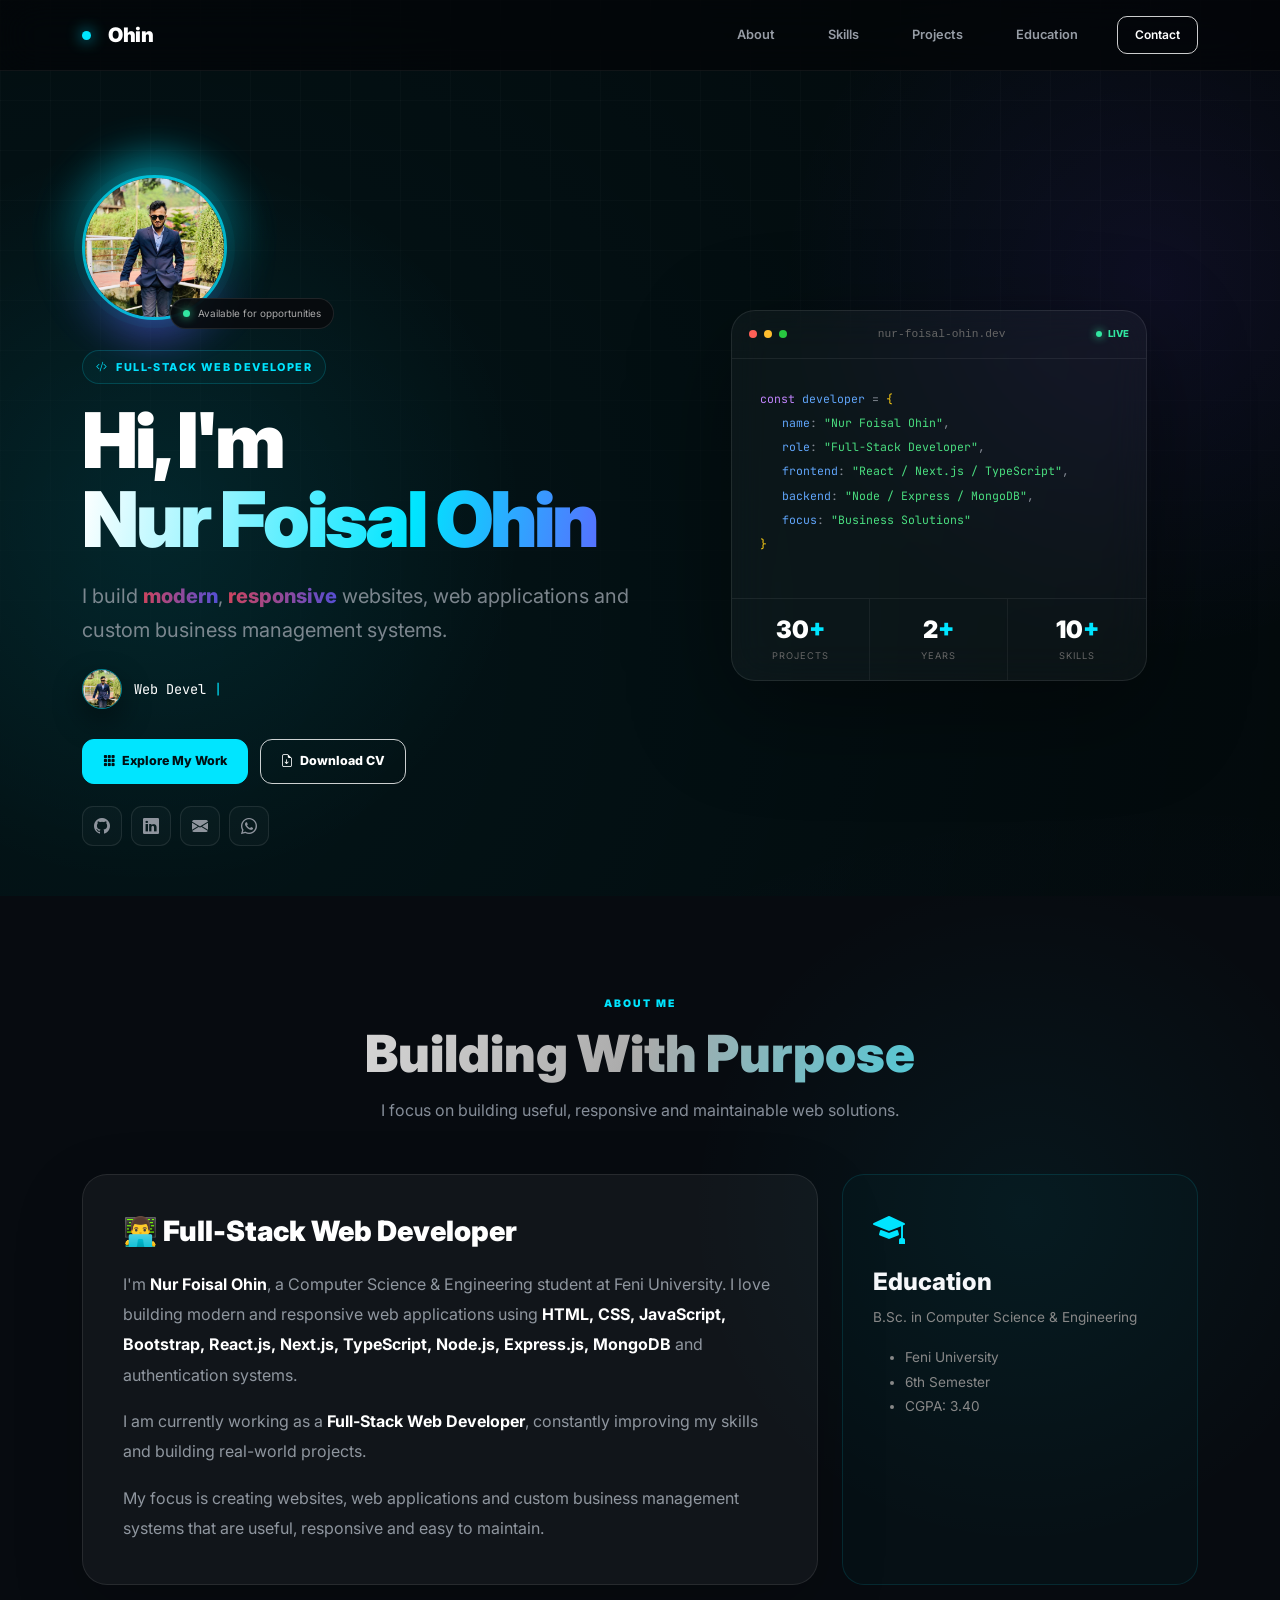
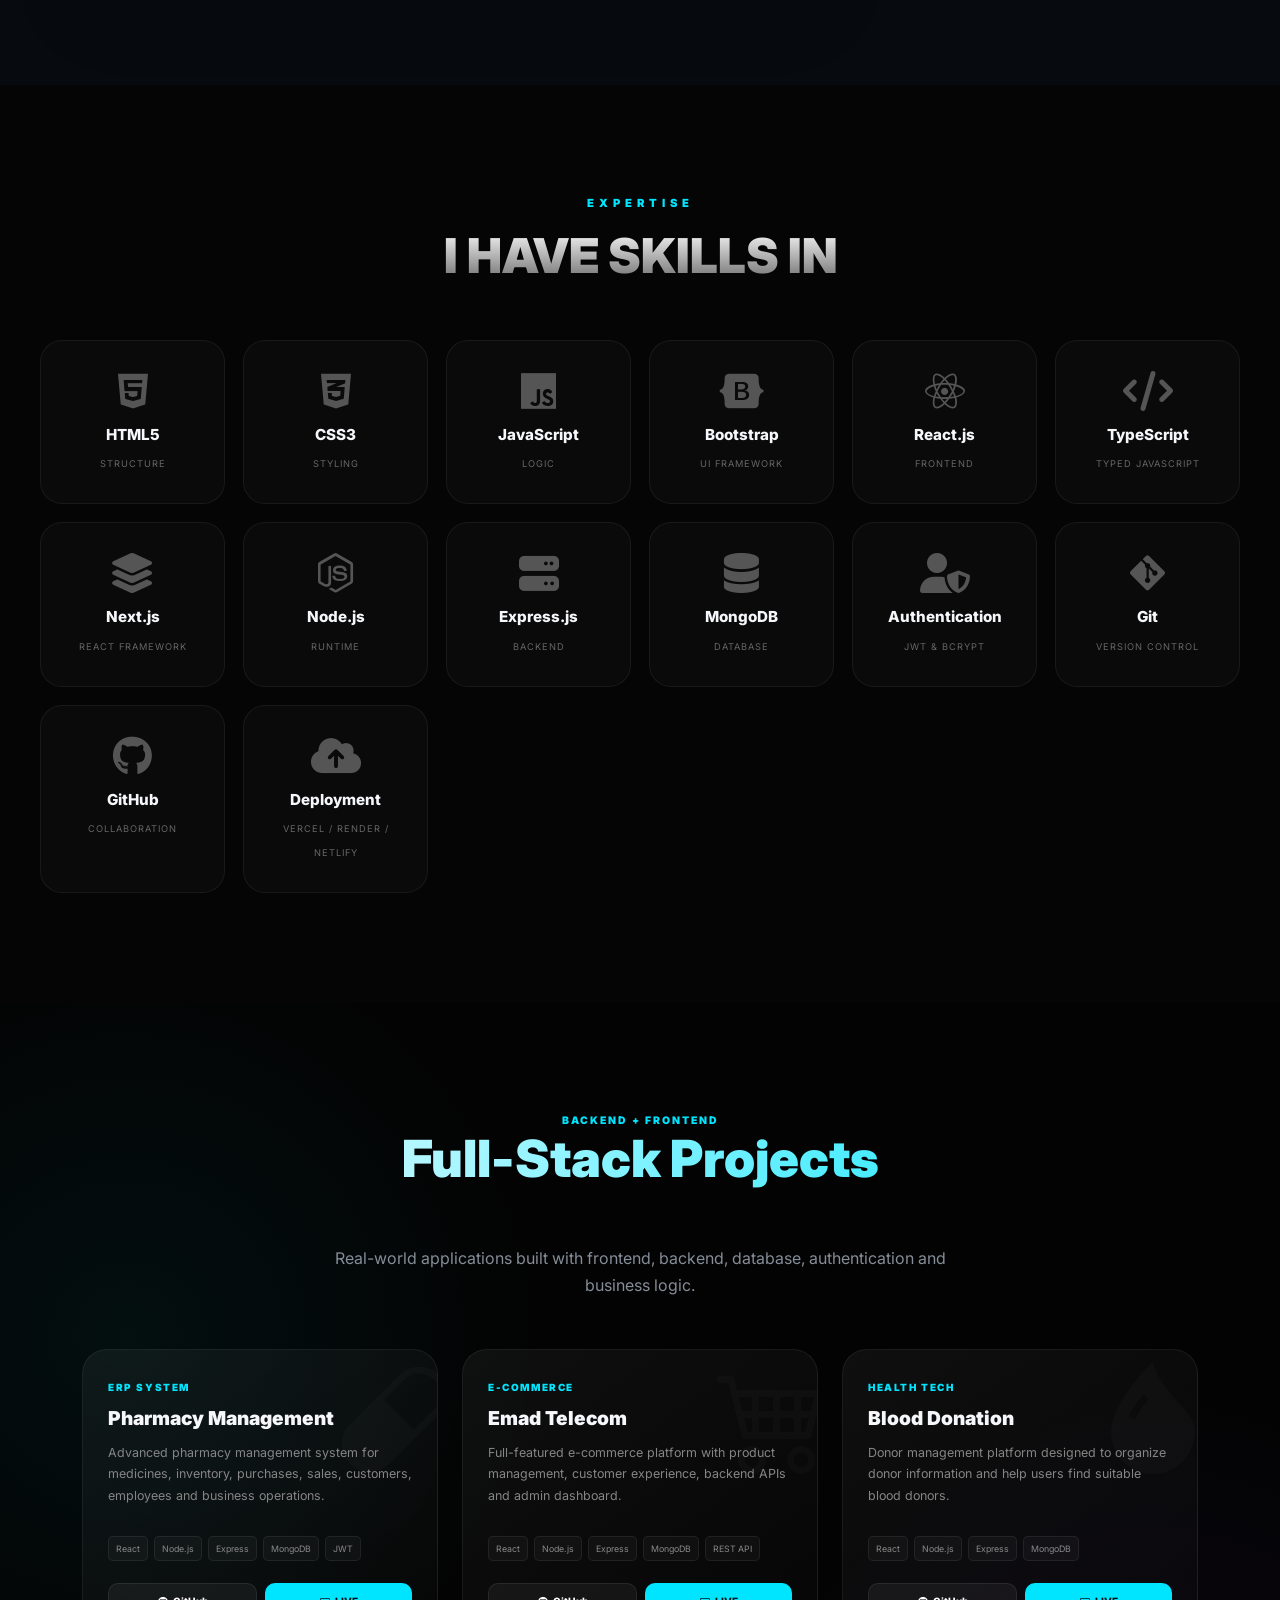
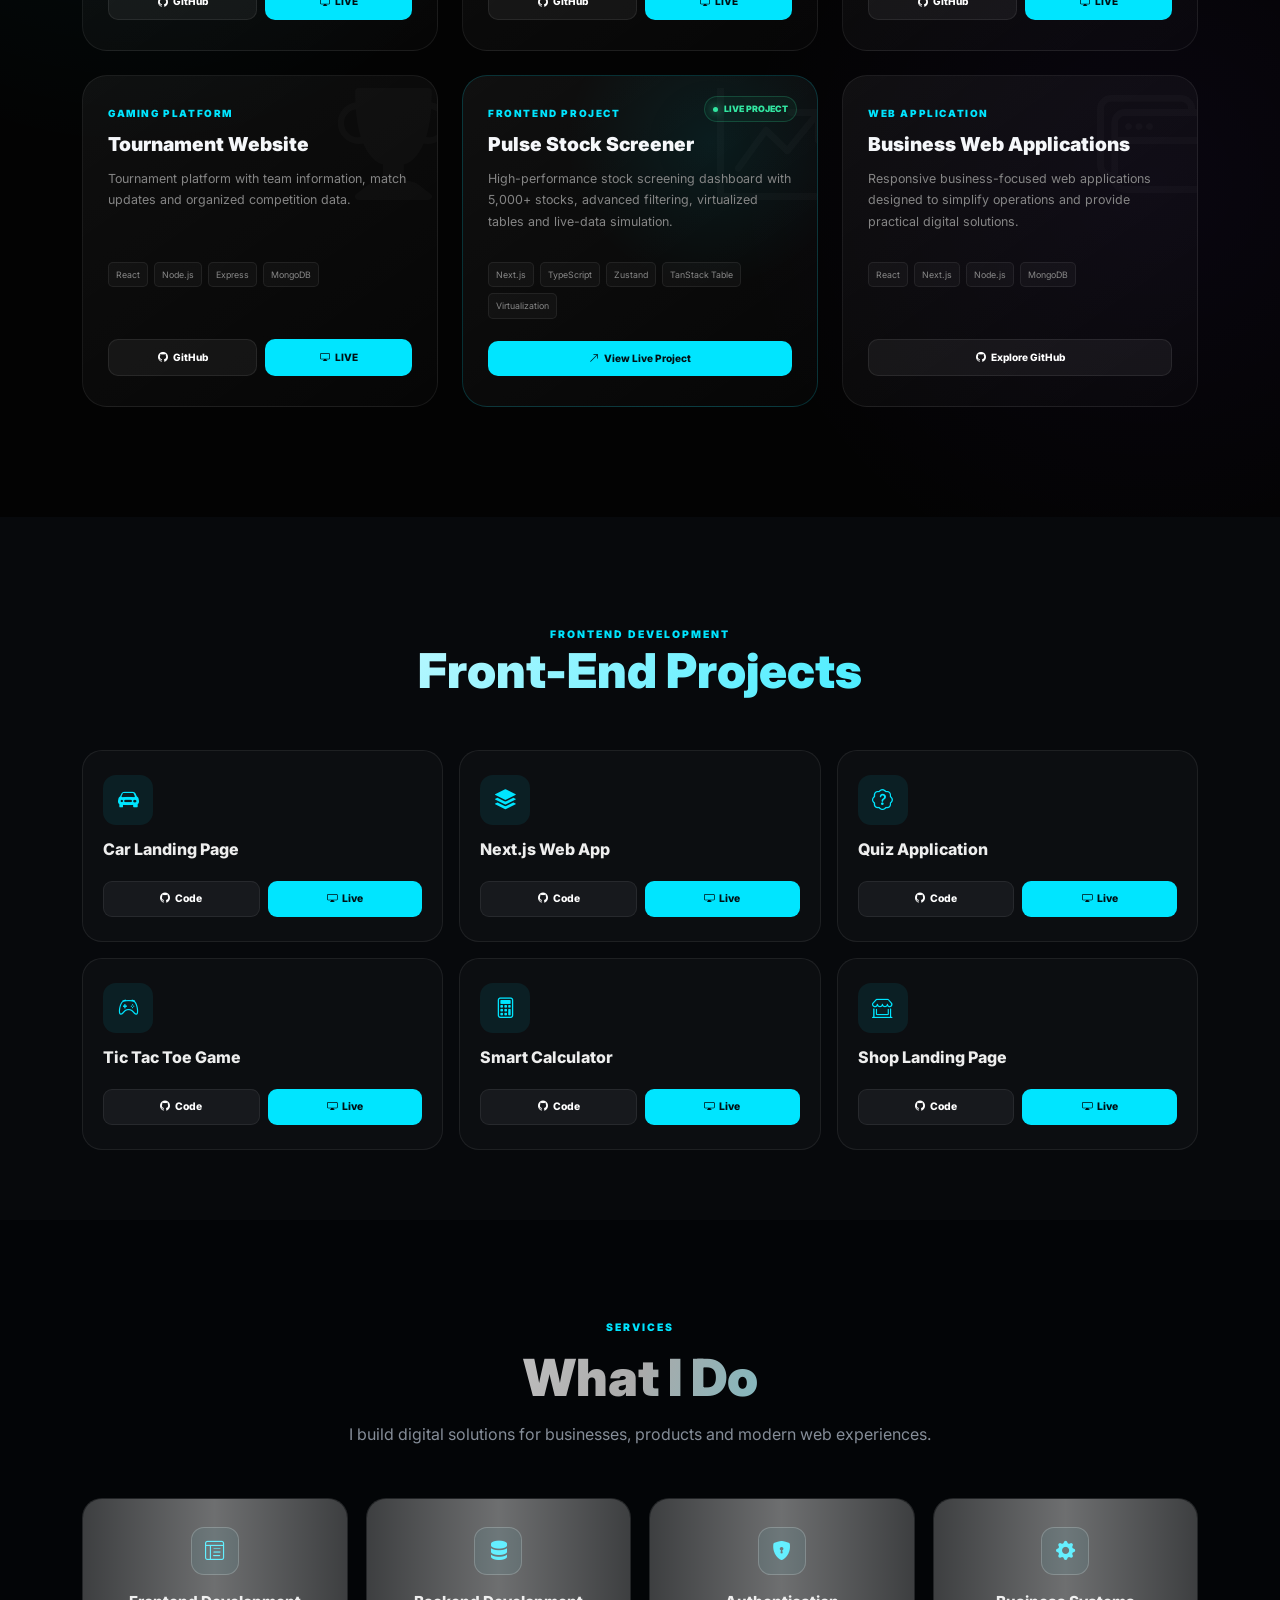
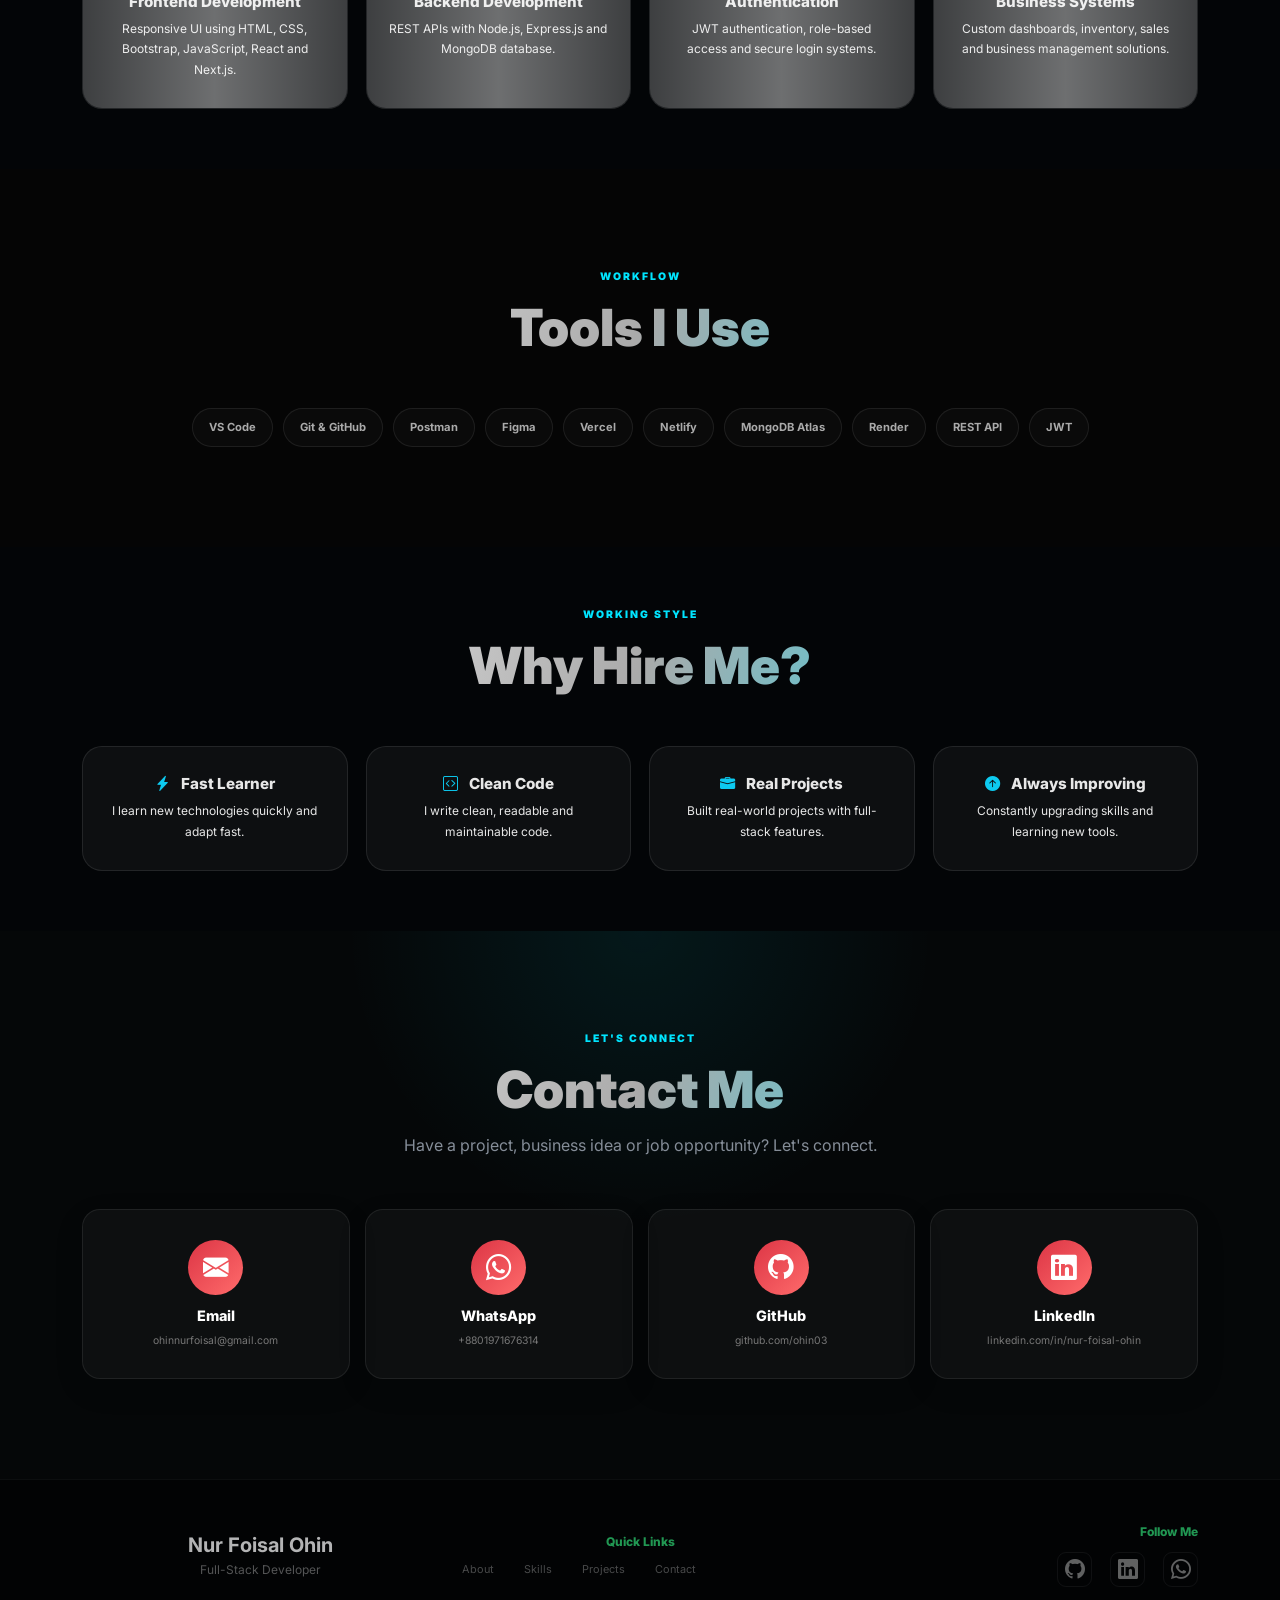
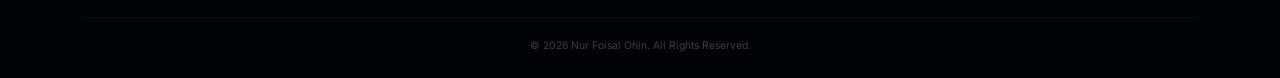
==== index.html @ 69dfbcf2 "Update project" ====
<!-- index.html -->
<!DOCTYPE html>
<html lang="en">
<head>
  <meta charset="UTF-8">
  <meta name="viewport" content="width=device-width, initial-scale=1.0">

  <meta name="description" content="Nur Foisal Ohin - Full-Stack Web Developer building responsive websites, web applications and custom business management systems.">
  <meta name="author" content="Nur Foisal Ohin">

  <title>Nur Foisal Ohin | Full-Stack Web Developer</title>

  <link href="https://cdn.jsdelivr.net/npm/bootstrap@5.3.7/dist/css/bootstrap.min.css" rel="stylesheet">
  <link href="https://cdn.jsdelivr.net/npm/bootstrap-icons@1.11.3/font/bootstrap-icons.css" rel="stylesheet">
  <link href="https://cdnjs.cloudflare.com/ajax/libs/font-awesome/6.4.0/css/all.min.css" rel="stylesheet">

  <link href="https://fonts.googleapis.com/css2?family=Inter:wght@400;500;600;700;800;900&family=Plus+Jakarta+Sans:wght@400;500;600;700;800&family=JetBrains+Mono:wght@400;500;600&display=swap" rel="stylesheet">

  <link rel="stylesheet" href="style.css">

  <style>
    :root {
      --bg: #030507;
      --bg2: #070b10;
      --card: rgba(255,255,255,.045);
      --border: rgba(255,255,255,.09);
      --text: #f5f7fa;
      --muted: #858d98;
      --cyan: #00e5ff;
      --purple: #7c3cff;
      --green: #32e6a1;
      --danger: #ff5575;
    }

    * {
      box-sizing: border-box;
    }

    html {
      scroll-behavior: smooth;
      scroll-padding-top: 85px;
    }

    body {
      margin: 0;
      background:
        radial-gradient(circle at 10% 10%, rgba(0,229,255,.07), transparent 28%),
        radial-gradient(circle at 90% 30%, rgba(124,60,255,.06), transparent 25%),
        var(--bg);
      color: var(--text);
      font-family: "Inter", sans-serif;
      overflow-x: hidden;
    }

    a {
      text-decoration: none;
    }

    section {
      scroll-margin-top: 85px;
    }

    /* NAVBAR */
    .navbar-glass {
      background: rgba(3,5,7,.72);
      backdrop-filter: blur(20px);
      border-bottom: 1px solid rgba(255,255,255,.06);
      padding: 15px 0;
      transition: .3s;
    }

    .navbar-brand {
      color: #fff !important;
      font-size: 1.25rem;
      font-weight: 900;
      letter-spacing: -.5px;
    }

    .brand-dot {
      display: inline-block;
      width: 9px;
      height: 9px;
      background: var(--cyan);
      border-radius: 50%;
      margin-right: 7px;
      box-shadow: 0 0 15px var(--cyan);
    }

    .desktop-nav {
      list-style: none;
      align-items: center;
      gap: 25px;
      margin: 0;
      padding: 0;
    }

    .nav-link {
      color: #969ca5 !important;
      font-size: .8rem;
      font-weight: 600;
      transition: .3s;
    }

    .nav-link:hover,
    .nav-link.active {
      color: var(--cyan) !important;
    }

    .desktop-nav .btn {
      border-radius: 10px;
      font-size: .75rem;
      padding: 9px 17px;
    }

    .offcanvas-glass {
      background: #080b10;
      color: white;
    }

    .offcanvas-title {
      font-weight: 800;
    }

    .offcanvas-nav {
      list-style: none;
      padding: 0;
    }

    .offcanvas-nav li {
      margin-bottom: 12px;
    }

    .offcanvas-link {
      display: block;
      padding: 13px 15px;
      color: #ddd;
      border-radius: 10px;
      transition: .3s;
    }

    .offcanvas-link:hover {
      color: var(--cyan);
      background: rgba(0,229,255,.05);
    }

    /* HERO */
    .hero {
      min-height: 100vh;
      padding: 145px 0 90px;
      position: relative;
      display: flex;
      align-items: center;
      background:
        radial-gradient(circle at 12% 55%, rgba(0,229,255,.09), transparent 30%),
        radial-gradient(circle at 90% 30%, rgba(124,60,255,.09), transparent 28%);
    }

    .hero::before {
      content: "";
      position: absolute;
      inset: 0;
      pointer-events: none;
      background-image:
        linear-gradient(rgba(255,255,255,.025) 1px, transparent 1px),
        linear-gradient(90deg, rgba(255,255,255,.025) 1px, transparent 1px);
      background-size: 50px 50px;
      mask-image: linear-gradient(to bottom, #000, transparent 90%);
    }

    .hero-content {
      position: relative;
      z-index: 2;
    }

    .hero-left {
      position: relative;
    }

    .hero-photo-wrap {
      width: 145px;
      height: 145px;
      position: relative;
      margin-bottom: 30px;
    }

    .hero-photo {
      width: 145px;
      height: 145px;
      object-fit: cover;
      object-position: center top;
      border-radius: 50%;
      border: 3px solid rgba(0,229,255,.75);
      position: relative;
      z-index: 3;
      box-shadow:
        0 0 0 8px rgba(0,229,255,.04),
        0 0 50px rgba(0,229,255,.25);
      transition: .4s;
    }

    .hero-photo:hover {
      transform: scale(1.04);
      box-shadow:
        0 0 0 10px rgba(0,229,255,.06),
        0 0 70px rgba(0,229,255,.4);
    }

    .hero-photo-glow {
      position: absolute;
      inset: -20px;
      border-radius: 50%;
      background: conic-gradient(
        #00e5ff,
        transparent 30%,
        #7c3cff,
        transparent 70%,
        #00e5ff
      );
      filter: blur(20px);
      opacity: .45;
      animation: rotateGlow 8s linear infinite;
    }

    @keyframes rotateGlow {
      to {
        transform: rotate(360deg);
      }
    }

    .photo-status {
      position: absolute;
      left: 88px;
      bottom: -9px;
      z-index: 5;
      white-space: nowrap;
      padding: 7px 12px;
      border: 1px solid rgba(255,255,255,.1);
      border-radius: 30px;
      background: rgba(8,10,14,.9);
      backdrop-filter: blur(12px);
      color: #aaa;
      font-size: .62rem;
    }

    .photo-status span {
      display: inline-block;
      width: 7px;
      height: 7px;
      background: var(--green);
      border-radius: 50%;
      margin-right: 5px;
      box-shadow: 0 0 10px var(--green);
    }

    .hero-eyebrow {
      display: inline-flex;
      align-items: center;
      gap: 8px;
      padding: 8px 13px;
      border: 1px solid rgba(0,229,255,.18);
      border-radius: 30px;
      background: rgba(0,229,255,.04);
      color: var(--cyan);
      font-size: .68rem;
      font-weight: 800;
      letter-spacing: 1.4px;
      text-transform: uppercase;
      margin-bottom: 18px;
    }

    .title {
      font-size: clamp(2.6rem, 6vw, 5rem);
      font-weight: 900;
      letter-spacing: -3px;
      line-height: 1.02;
      margin: 0 0 20px;
    }

    .highlight {
      display: block;
      background: linear-gradient(100deg,#fff,#00e5ff 55%,#7c3cff);
      -webkit-background-clip: text;
      -webkit-text-fill-color: transparent;
    }

    .subtitle {
      color: #9aa1aa;
      max-width: 650px;
      font-size: clamp(1rem,2vw,1.25rem);
      line-height: 1.7;
    }

    .gradient-text {
      color: var(--cyan);
      font-weight: 800;
    }

    .typewriter-box {
      margin-top: 22px;
      display: flex;
      align-items: center;
      gap: 12px;
      color: #fff;
      font-family: "JetBrains Mono", monospace;
      font-size: .85rem;
    }

    .type-img {
      width: 40px;
      height: 40px;
      border-radius: 50%;
      object-fit: cover;
      object-position: top;
      border: 1px solid rgba(0,229,255,.5);
    }

    .cursor {
      color: var(--cyan);
      animation: blink .8s infinite;
    }

    @keyframes blink {
      50% { opacity: 0; }
    }

    .hero-btn {
      display: flex;
      flex-wrap: wrap;
      gap: 12px;
      margin-top: 30px;
    }

    .hero-btn .btn {
      border-radius: 12px;
      padding: 12px 20px;
      font-size: .78rem;
      font-weight: 800;
    }

    .hero-btn .btn-primary {
      background: var(--cyan);
      border-color: var(--cyan);
      color: #001014;
    }

    .hero-socials {
      display: flex;
      gap: 9px;
      margin-top: 22px;
    }

    .hero-socials a {
      width: 40px;
      height: 40px;
      display: flex;
      justify-content: center;
      align-items: center;
      border: 1px solid var(--border);
      border-radius: 11px;
      color: #8e949d;
      background: rgba(255,255,255,.025);
      transition: .3s;
    }

    .hero-socials a:hover {
      color: var(--cyan);
      border-color: var(--cyan);
      transform: translateY(-3px);
    }

    /* HERO WINDOW */
    .developer-window {
      overflow: hidden;
      border-radius: 24px;
      border: 1px solid var(--border);
      background: rgba(255,255,255,.035);
      backdrop-filter: blur(20px);
      box-shadow: 0 30px 100px rgba(0,0,0,.4);
    }

    .window-header {
      height: 48px;
      padding: 0 17px;
      display: flex;
      align-items: center;
      justify-content: space-between;
      border-bottom: 1px solid rgba(255,255,255,.07);
    }

    .window-dots {
      display: flex;
      gap: 7px;
    }

    .dot {
      display: inline-block;
      width: 8px;
      height: 8px;
      border-radius: 50%;
    }

    .dot-red { background: #ff5f57; }
    .dot-yellow { background: #ffbd2e; }
    .dot-green { background: #28c840; }

    .window-title {
      font-family: monospace;
      font-size: .7rem;
      color: #666;
    }

    .live-indicator {
      color: var(--green);
      font-size: .6rem;
      font-weight: 800;
    }

    .live-indicator span {
      display: inline-block;
      width: 6px;
      height: 6px;
      background: var(--green);
      border-radius: 50%;
      box-shadow: 0 0 9px var(--green);
      margin-right: 4px;
    }

    .code-preview {
      padding: 28px;
      color: #858b95;
      font-family: "JetBrains Mono", monospace;
      font-size: .72rem;
      line-height: 2.1;
    }

    .code-indent {
      padding-left: 22px;
    }

    .code-purple { color: #c084fc; }
    .code-blue { color: #60a5fa; }
    .code-yellow { color: #facc15; }
    .code-green { color: #4ade80; }

    .stats {
      display: grid;
      grid-template-columns: repeat(3,1fr);
      border-top: 1px solid rgba(255,255,255,.07);
    }

    .stat {
      padding: 17px 8px;
      text-align: center;
      border-right: 1px solid rgba(255,255,255,.06);
    }

    .stat:last-child {
      border-right: 0;
    }

    .stat h3 {
      margin: 0;
      font-size: 1.5rem;
      font-weight: 900;
      color: white;
    }

    .stat h3 span {
      color: var(--cyan);
    }

    .stat p {
      margin: 4px 0 0;
      color: #666;
      font-size: .58rem;
      text-transform: uppercase;
      letter-spacing: 1px;
    }

    /* GENERAL */
    .section {
      padding: 100px 0;
    }

    .section-heading {
      text-align: center;
      margin-bottom: 50px;
    }

    .section-kicker {
      color: var(--cyan);
      font-size: .65rem;
      font-weight: 900;
      letter-spacing: 2px;
      text-transform: uppercase;
    }

    .section-title {
      margin: 12px 0;
      font-size: clamp(2rem,5vw,3.2rem);
      font-weight: 900;
      background: linear-gradient(110deg,#fff,#aaa,#00e5ff);
      -webkit-background-clip: text;
      -webkit-text-fill-color: transparent;
    }

    .section-description {
      color: var(--muted);
      max-width: 650px;
      margin: auto;
      line-height: 1.7;
    }

    /* ABOUT */
    #about {
      background:
        radial-gradient(circle at 80% 40%,rgba(0,229,255,.05),transparent 30%),
        var(--bg2);
    }

    .about-card {
      padding: 40px;
      border: 1px solid var(--border);
      border-radius: 25px;
      background: var(--card);
      box-shadow: 0 25px 70px rgba(0,0,0,.2);
    }

    .about-card h3 {
      font-weight: 900;
      color: white;
      margin-bottom: 20px;
    }

    .about-card p {
      color: #8f969f;
      line-height: 1.9;
      margin: 0;
    }

    .about-card b {
      color: #fff;
    }

    .education-card {
      height: 100%;
      padding: 30px;
      border-radius: 22px;
      border: 1px solid rgba(0,229,255,.12);
      background: rgba(0,229,255,.025);
    }

    .education-card i {
      color: var(--cyan);
      font-size: 2rem;
    }

    .education-card h4 {
      margin-top: 15px;
      font-weight: 800;
    }

    .education-card p,
    .education-card li {
      color: #888;
      font-size: .85rem;
      line-height: 1.8;
    }

    /* SKILLS */
    #skills {
      padding: 110px 20px;
      background: #050505;
    }

    .skills-header {
      text-align: center;
      margin-bottom: 55px;
    }

    .skills-header p {
      color: var(--cyan);
      text-transform: uppercase;
      letter-spacing: 5px;
      font-size: .7rem;
      font-weight: 900;
    }

    .skills-header h2 {
      font-size: clamp(2rem,5vw,3rem);
      font-weight: 900;
      background: linear-gradient(to bottom,#fff,#666);
      -webkit-background-clip: text;
      -webkit-text-fill-color: transparent;
    }

    .skills-grid {
      display: grid;
      grid-template-columns: repeat(auto-fit,minmax(160px,1fr));
      gap: 18px;
      max-width: 1200px;
      margin: auto;
    }

    .skill-card {
      padding: 30px 15px;
      text-align: center;
      border-radius: 22px;
      border: 1px solid rgba(255,255,255,.06);
      background: rgba(255,255,255,.025);
      transition: .4s;
    }

    .skill-card:hover {
      transform: translateY(-8px);
      border-color: var(--cyan);
      background: rgba(0,229,255,.04);
      box-shadow: 0 20px 50px rgba(0,0,0,.35);
    }

    .skill-card i {
      font-size: 2.5rem;
      color: #555;
      margin-bottom: 15px;
      transition: .3s;
    }

    .skill-card:hover i {
      color: var(--cyan);
      filter: drop-shadow(0 0 10px var(--cyan));
      transform: scale(1.1);
    }

    .skill-card h4 {
      font-size: .95rem;
      font-weight: 800;
      margin: 0 0 5px;
    }

    .skill-card span {
      color: #666;
      font-size: .58rem;
      text-transform: uppercase;
      letter-spacing: 1px;
    }

    /* FULL STACK */
    #projects-iconic {
      padding: 110px 0;
      background:
        radial-gradient(circle at 10% 30%,rgba(0,229,255,.05),transparent 30%),
        radial-gradient(circle at 90% 70%,rgba(124,60,255,.05),transparent 30%),
        #030303;
    }

    .fs-section-title {
      text-align: center;
      font-size: clamp(2rem,5vw,3.2rem);
      font-weight: 900;
      margin-bottom: 55px;
      background: linear-gradient(100deg,#fff,#00e5ff);
      -webkit-background-clip: text;
      -webkit-text-fill-color: transparent;
    }

    .iconic-card {
      height: 100%;
      position: relative;
      overflow: hidden;
      display: flex;
      flex-direction: column;
      padding: 30px 25px;
      border-radius: 25px;
      border: 1px solid rgba(255,255,255,.07);
      background: linear-gradient(145deg,rgba(255,255,255,.05),rgba(255,255,255,.015));
      transition: .45s;
    }

    .iconic-card:hover {
      transform: translateY(-10px);
      border-color: var(--cyan);
      box-shadow: 0 25px 70px rgba(0,0,0,.4);
    }

    .bg-icon {
      position: absolute;
      right: -12px;
      top: -15px;
      font-size: 7rem;
      color: rgba(255,255,255,.025);
      z-index: 0;
      transition: .5s;
    }

    .iconic-card:hover .bg-icon {
      color: rgba(0,229,255,.08);
      transform: rotate(-8deg) scale(1.1);
    }

    .card-label {
      position: relative;
      z-index: 2;
      color: var(--cyan);
      font-size: .62rem;
      font-weight: 900;
      letter-spacing: 1.6px;
      text-transform: uppercase;
      margin-bottom: 12px;
    }

    .card-title-fs {
      position: relative;
      z-index: 2;
      font-size: 1.2rem;
      font-weight: 900;
      margin-bottom: 12px;
    }

    .card-desc-fs {
      position: relative;
      z-index: 2;
      color: #858585;
      font-size: .78rem;
      line-height: 1.7;
      min-height: 78px;
    }

    .project-tech {
      position: relative;
      z-index: 2;
      display: flex;
      flex-wrap: wrap;
      gap: 6px;
      margin-bottom: 22px;
    }

    .project-tech span {
      color: #888;
      border: 1px solid rgba(255,255,255,.07);
      background: rgba(255,255,255,.03);
      padding: 5px 7px;
      border-radius: 5px;
      font-size: .55rem;
    }

    .iconic-btn-group {
      position: relative;
      z-index: 3;
      display: flex;
      gap: 8px;
      margin-top: auto;
    }

    .btn-iconic {
      flex: 1;
      display: flex;
      justify-content: center;
      align-items: center;
      gap: 5px;
      padding: 10px 5px;
      border-radius: 10px;
      font-size: .63rem;
      font-weight: 800;
      transition: .3s;
    }

    .btn-iconic-git {
      color: #fff;
      background: rgba(255,255,255,.05);
      border: 1px solid rgba(255,255,255,.08);
    }

    .btn-iconic-git:hover {
      background: white;
      color: black;
    }

    .btn-iconic-live {
      color: #001014;
      background: var(--cyan);
    }

    .btn-iconic-live:hover {
      color: #000;
      background: #fff;
      box-shadow: 0 0 20px rgba(0,229,255,.35);
    }

    /* PULSE */
    .pulse-card {
      border-color: rgba(0,229,255,.18);
      background:
        radial-gradient(circle at 70% 20%,rgba(0,229,255,.08),transparent 40%),
        linear-gradient(145deg,rgba(255,255,255,.055),rgba(255,255,255,.015));
    }

    .live-project {
      position: absolute;
      right: 20px;
      top: 20px;
      z-index: 5;
      color: var(--green);
      font-size: .55rem;
      font-weight: 900;
      border: 1px solid rgba(50,230,161,.2);
      background: rgba(50,230,161,.05);
      border-radius: 20px;
      padding: 5px 8px;
    }

    .live-project span {
      display: inline-block;
      width: 5px;
      height: 5px;
      border-radius: 50%;
      background: var(--green);
      box-shadow: 0 0 8px var(--green);
      margin-right: 4px;
    }

    /* FRONTEND */
    #projects {
      padding: 110px 0;
      background: #07090c;
    }

    .projects-title {
      text-align: center;
      font-size: clamp(2rem,5vw,3rem);
      font-weight: 900;
      margin-bottom: 45px;
      background: linear-gradient(135deg,#fff,#00e5ff);
      -webkit-background-clip: text;
      -webkit-text-fill-color: transparent;
    }

    .pro-card {
      height: 100%;
      padding: 24px 20px;
      display: flex;
      flex-direction: column;
      border-radius: 20px;
      background: rgba(255,255,255,.025);
      border: 1px solid rgba(255,255,255,.07);
      transition: .4s;
    }

    .pro-card:hover {
      transform: translateY(-8px);
      border-color: rgba(0,229,255,.6);
      box-shadow: 0 20px 50px rgba(0,0,0,.4);
    }

    .icon-circle {
      width: 50px;
      height: 50px;
      display: flex;
      justify-content: center;
      align-items: center;
      border-radius: 13px;
      background: rgba(0,229,255,.08);
      color: var(--cyan);
      font-size: 1.3rem;
      margin-bottom: 15px;
    }

    .card-title-text {
      font-size: 1rem;
      font-weight: 800;
      color: #eee;
      margin-bottom: 22px;
    }

    .btn-stack {
      display: flex;
      gap: 8px;
      margin-top: auto;
    }

    .btn-custom {
      flex: 1;
      display: flex;
      align-items: center;
      justify-content: center;
      gap: 5px;
      padding: 9px 4px;
      border-radius: 9px;
      font-size: .65rem;
      font-weight: 800;
      transition: .3s;
    }

    .btn-git {
      color: white;
      background: #17191d;
      border: 1px solid rgba(255,255,255,.07);
    }

    .btn-git:hover {
      background: white;
      color: black;
    }

    .btn-demo {
      color: #001014;
      background: var(--cyan);
    }

    .btn-demo:hover {
      color: black;
      background: white;
    }

    /* WHAT I DO */
    #what-i-do {
      background: var(--bg);
    }

    .what-grid,
    .hire-grid {
      display: grid;
      grid-template-columns: repeat(4,1fr);
      gap: 18px;
    }

    .what-card,
    .hire-card {
      padding: 28px 22px;
      border-radius: 20px;
      border: 1px solid var(--border);
      background: var(--card);
      transition: .35s;
    }

    .what-card:hover,
    .hire-card:hover {
      transform: translateY(-7px);
      border-color: rgba(0,229,255,.35);
    }

    .what-icon {
      width: 48px;
      height: 48px;
      display: flex;
      align-items: center;
      justify-content: center;
      border-radius: 13px;
      background: rgba(0,229,255,.07);
      color: var(--cyan);
      font-size: 1.2rem;
      margin-bottom: 18px;
    }

    .what-card h4,
    .hire-card h4 {
      font-size: .95rem;
      font-weight: 800;
    }

    .what-card p,
    .hire-card p {
      color: #777;
      font-size: .75rem;
      line-height: 1.7;
      margin: 8px 0 0;
    }

    /* TOOLS */
    #tools {
      background: #050505;
    }

    .tool-wrap {
      display: flex;
      flex-wrap: wrap;
      justify-content: center;
      gap: 10px;
    }

    .tool {
      padding: 10px 16px;
      border: 1px solid rgba(255,255,255,.08);
      background: rgba(255,255,255,.025);
      border-radius: 30px;
      color: #aaa !important;
      font-size: .7rem;
      font-weight: 700;
      transition: .3s;
    }

    .tool:hover {
      color: var(--cyan) !important;
      border-color: var(--cyan);
      transform: translateY(-3px);
    }

    /* CONTACT */
    #contact {
      background:
        radial-gradient(circle at 50% 0,rgba(0,229,255,.08),transparent 35%),
        #050708;
    }

    .contact-grid {
      display: grid;
      grid-template-columns: repeat(4,1fr);
      gap: 15px;
    }

    .contact-card {
      min-height: 170px;
      padding: 25px 18px;
      display: flex;
      flex-direction: column;
      justify-content: center;
      border-radius: 18px;
      color: white !important;
      background: rgba(255,255,255,.035) !important;
      border: 1px solid rgba(255,255,255,.08);
      transition: .35s;
    }

    .contact-card:hover {
      transform: translateY(-7px);
      border-color: var(--cyan);
      background: rgba(0,229,255,.04) !important;
    }

    .contact-icon {
      color: var(--cyan);
      font-size: 1.4rem;
      margin-bottom: 12px;
    }

    .contact-card h4 {
      font-size: .9rem;
      font-weight: 800;
    }

    .contact-card p {
      color: #777;
      font-size: .65rem;
      word-break: break-word;
      margin: 0;
    }

    /* FOOTER */
    .footer {
      padding: 45px 0 25px;
      background: #020304;
      border-top: 1px solid rgba(255,255,255,.06);
    }

    .footer-subtitle {
      color: #777;
      margin: 0;
      font-size: .75rem;
    }

    .footer-heading {
      font-size: .75rem;
      font-weight: 800;
      margin-bottom: 12px;
    }

    .footer-links {
      display: flex;
      gap: 15px;
      flex-wrap: wrap;
    }

    .footer-links a {
      color: #666;
      font-size: .68rem;
      transition: .3s;
    }

    .footer-links a:hover {
      color: var(--cyan);
    }

    .social-icons {
      display: flex;
      gap: 8px;
      justify-content: flex-end;
    }

    .social-icons a {
      width: 35px;
      height: 35px;
      display: flex;
      align-items: center;
      justify-content: center;
      color: #888;
      border: 1px solid rgba(255,255,255,.08);
      border-radius: 9px;
      transition: .3s;
    }

    .social-icons a:hover {
      color: var(--cyan);
      border-color: var(--cyan);
    }

    .footer-line {
      border-color: rgba(255,255,255,.07);
      margin: 30px 0 20px;
    }

    .footer-copy {
      color: #555;
      font-size: .65rem;
      margin: 0;
    }

    /* REVEAL */
    .reveal-item {
      opacity: 0;
      transform: translateY(25px);
      transition: opacity .7s ease, transform .7s ease;
    }

    .reveal-visible {
      opacity: 1;
      transform: translateY(0);
    }

    /* RESPONSIVE */
    @media (max-width: 991px) {
      .hero {
        padding-top: 125px;
      }

      .hero-left {
        text-align: center;
      }

      .hero-photo-wrap {
        margin-left: auto;
        margin-right: auto;
      }

      .hero-eyebrow,
      .hero-socials,
      .hero-btn {
        justify-content: center;
      }

      .hero-right {
        margin-top: 50px;
      }

      .what-grid,
      .hire-grid {
        grid-template-columns: repeat(2,1fr);
      }

      .contact-grid {
        grid-template-columns: repeat(2,1fr);
      }
    }

    @media (max-width: 767px) {
      .title {
        letter-spacing: -1.5px;
      }

      .about-card {
        padding: 25px;
      }

      .iconic-card {
        margin-bottom: 4px;
      }
    }

    @media (max-width: 576px) {
      .hero {
        padding: 115px 0 65px;
      }

      .hero-photo-wrap,
      .hero-photo {
        width: 120px;
        height: 120px;
      }

      .photo-status {
        left: 68px;
        font-size: .52rem;
      }

      .hero-btn {
        flex-direction: column;
      }

      .hero-btn .btn {
        width: 100%;
      }

      .developer-window {
        border-radius: 18px;
      }

      .code-preview {
        padding: 18px;
        font-size: .58rem;
        line-height: 1.9;
      }

      .code-indent {
        padding-left: 10px;
      }

      .stats .stat {
        padding: 14px 3px;
      }

      .stat h3 {
        font-size: 1.2rem;
      }

      .stat p {
        font-size: .48rem;
      }

      .skills-grid {
        grid-template-columns: repeat(2,1fr);
        gap: 10px;
      }

      .skill-card {
        padding: 23px 8px;
      }

      .skill-card i {
        font-size: 2rem;
      }

      .skill-card h4 {
        font-size: .8rem;
      }

      .what-grid,
      .hire-grid,
      .contact-grid {
        grid-template-columns: 1fr;
      }

      .project-desc {
        min-height: auto;
      }

      .btn-stack,
      .iconic-btn-group {
        flex-direction: column;
      }

      .btn-custom,
      .btn-iconic {
        width: 100%;
      }

      .footer {
        text-align: center;
      }

      .footer-links,
      .social-icons {
        justify-content: center;
      }
    }
  </style>
</head>

<body>

<!-- NAVBAR -->
<nav class="navbar fixed-top navbar-glass">
  <div class="container d-flex align-items-center justify-content-between">

    <a class="navbar-brand" href="#home">
      <span class="brand-dot"></span>
      Ohin
    </a>

    <ul class="desktop-nav d-none d-lg-flex">
      <li><a href="#about" class="nav-link">About</a></li>
      <li><a href="#skills" class="nav-link">Skills</a></li>
      <li><a href="#projects-iconic" class="nav-link">Projects</a></li>
      <li><a href="#education" class="nav-link">Education</a></li>
      <li>
        <a class="btn btn-outline-light" href="#contact">Contact</a>
      </li>
    </ul>

    <button
      class="btn btn-outline-light d-lg-none"
      type="button"
      data-bs-toggle="offcanvas"
      data-bs-target="#offcanvasMenu"
    >
      <i class="bi bi-list"></i>
    </button>

  </div>
</nav>

<!-- MOBILE MENU -->
<div
  class="offcanvas offcanvas-end offcanvas-glass"
  tabindex="-1"
  id="offcanvasMenu"
>
  <div class="offcanvas-header">
    <h5 class="offcanvas-title">Ohin Portfolio</h5>

    <button
      type="button"
      class="btn-close btn-close-white"
      data-bs-dismiss="offcanvas"
    ></button>
  </div>

  <div class="offcanvas-body">
    <ul class="offcanvas-nav">

      <li>
        <a class="offcanvas-link" href="#about">
          <i class="bi bi-person-circle"></i>
          About
        </a>
      </li>

      <li>
        <a class="offcanvas-link" href="#skills">
          <i class="bi bi-stars"></i>
          Skills
        </a>
      </li>

      <li>
        <a class="offcanvas-link" href="#projects-iconic">
          <i class="bi bi-grid-3x3-gap-fill"></i>
          Projects
        </a>
      </li>

      <li>
        <a class="offcanvas-link" href="#education">
          <i class="bi bi-mortarboard-fill"></i>
          Education
        </a>
      </li>

      <li>
        <a class="offcanvas-link" href="#what-i-do">
          <i class="bi bi-lightbulb-fill"></i>
          What I Do
        </a>
      </li>

      <li>
        <a class="offcanvas-link" href="#contact">
          <i class="bi bi-chat-dots-fill"></i>
          Contact
        </a>
      </li>

    </ul>
  </div>
</div>


<!-- HERO -->
<header class="hero" id="home">

  <div class="container hero-content">

    <div class="row align-items-center g-5">

      <div class="col-lg-7">

        <div class="hero-left">

          <div class="hero-photo-wrap">
            <div class="hero-photo-glow"></div>

            <img
              src="OHINFV.jpg"
              class="hero-photo"
              alt="Nur Foisal Ohin"
            >

            <span class="photo-status">
              <span></span>
              Available for opportunities
            </span>
          </div>

          <div class="hero-eyebrow">
            <i class="bi bi-code-slash"></i>
            Full-Stack Web Developer
          </div>

          <h1 class="title">
            Hi, I'm
            <span class="highlight">Nur Foisal Ohin</span>
          </h1>

          <p class="subtitle">
            I build
            <span class="gradient-text">modern</span>,
            <span class="gradient-text">responsive</span>
            websites, web applications and custom business management systems.
          </p>

          <div class="typewriter-box">
            <img
              src="OHINFV.jpg"
              class="type-img"
              alt="Ohin"
            >

            <div>
              <span id="typed1"></span>
              <span class="cursor">|</span>
            </div>
          </div>

          <div class="hero-btn">

            <a class="btn btn-primary" href="#projects-iconic">
              <i class="bi bi-grid-3x3-gap-fill me-1"></i>
              Explore My Work
            </a>

            <a
              class="btn btn-outline-light"
              href="cv.ohin.pdf"
              download
            >
              <i class="bi bi-file-earmark-arrow-down me-1"></i>
              Download CV
            </a>

          </div>

          <div class="hero-socials">

            <a
              href="https://github.com/ohin03"
              target="_blank"
              aria-label="GitHub"
            >
              <i class="bi bi-github"></i>
            </a>

            <a
              href="https://www.linkedin.com/in/nur-foisal-ohin"
              target="_blank"
              aria-label="LinkedIn"
            >
              <i class="bi bi-linkedin"></i>
            </a>

            <a
              href="mailto:ohinnurfoisal@gmail.com"
              aria-label="Email"
            >
              <i class="bi bi-envelope-fill"></i>
            </a>

            <a
              href="https://wa.me/8801971676314"
              target="_blank"
              aria-label="WhatsApp"
            >
              <i class="bi bi-whatsapp"></i>
            </a>

          </div>

        </div>

      </div>


      <!-- HERO CODE WINDOW -->
      <div class="col-lg-5">

        <div class="developer-window">

          <div class="window-header">

            <div class="window-dots">
              <span class="dot dot-red"></span>
              <span class="dot dot-yellow"></span>
              <span class="dot dot-green"></span>
            </div>

            <span class="window-title">
              nur-foisal-ohin.dev
            </span>

            <span class="live-indicator">
              <span></span>
              LIVE
            </span>

          </div>

          <div class="code-preview">

            <div>
              <span class="code-purple">const</span>
              <span class="code-blue">developer</span>
              =
              <span class="code-yellow">{</span>
            </div>

            <div class="code-indent">
              <span class="code-blue">name</span>:
              <span class="code-green">"Nur Foisal Ohin"</span>,
            </div>

            <div class="code-indent">
              <span class="code-blue">role</span>:
              <span class="code-green">"Full-Stack Developer"</span>,
            </div>

            <div class="code-indent">
              <span class="code-blue">frontend</span>:
              <span class="code-green">"React / Next.js / TypeScript"</span>,
            </div>

            <div class="code-indent">
              <span class="code-blue">backend</span>:
              <span class="code-green">"Node / Express / MongoDB"</span>,
            </div>

            <div class="code-indent">
              <span class="code-blue">focus</span>:
              <span class="code-green">"Business Solutions"</span>
            </div>

            <div>
              <span class="code-yellow">}</span>
            </div>

          </div>

          <div class="stats">

            <div class="stat">
              <h3>30<span>+</span></h3>
              <p>Projects</p>
            </div>

            <div class="stat">
              <h3>2<span>+</span></h3>
              <p>Years</p>
            </div>

            <div class="stat">
              <h3>10<span>+</span></h3>
              <p>Skills</p>
            </div>

          </div>

        </div>

      </div>

    </div>

  </div>

</header>


<!-- ABOUT -->
<section id="about" class="section">

  <div class="container">

    <div class="section-heading">

      <div class="section-kicker">
        About Me
      </div>

      <h2 class="section-title">
        Building With Purpose
      </h2>

      <p class="section-description">
        I focus on building useful, responsive and maintainable web solutions.
      </p>

    </div>

    <div class="row g-4">

      <div class="col-lg-8">

        <div class="about-card">

          <h3>
            👨‍💻 Full-Stack Web Developer
          </h3>

          <p>
            I'm <b>Nur Foisal Ohin</b>, a Computer Science & Engineering
            student at Feni University.
            I love building modern and responsive web applications using
            <b>HTML, CSS, JavaScript, Bootstrap, React.js, Next.js,
            TypeScript, Node.js, Express.js, MongoDB</b> and
            authentication systems.
          </p>

          <p class="mt-3">
            I am currently working as a
            <b>Full-Stack Web Developer</b>,
            constantly improving my skills and building real-world projects.
          </p>

          <p class="mt-3">
            My focus is creating websites, web applications and
            custom business management systems that are useful,
            responsive and easy to maintain.
          </p>

        </div>

      </div>

      <div class="col-lg-4" id="education">

        <div class="education-card">

          <i class="bi bi-mortarboard-fill"></i>

          <h4>Education</h4>

          <p>
            B.Sc. in Computer Science & Engineering
          </p>

          <ul>
            <li>Feni University</li>
            <li>6th Semester</li>
            <li>CGPA: 3.40</li>
          </ul>

        </div>

      </div>

    </div>

  </div>

</section>


<!-- SKILLS -->
<section id="skills">

  <div class="skills-header">

    <p>Expertise</p>

    <h2>I HAVE SKILLS IN</h2>

  </div>

  <div class="skills-grid">

    <div class="skill-card">
      <i class="fa-brands fa-html5"></i>
      <h4>HTML5</h4>
      <span>Structure</span>
    </div>

    <div class="skill-card">
      <i class="fa-brands fa-css3-alt"></i>
      <h4>CSS3</h4>
      <span>Styling</span>
    </div>

    <div class="skill-card">
      <i class="fa-brands fa-js"></i>
      <h4>JavaScript</h4>
      <span>Logic</span>
    </div>

    <div class="skill-card">
      <i class="fa-brands fa-bootstrap"></i>
      <h4>Bootstrap</h4>
      <span>UI Framework</span>
    </div>

    <div class="skill-card">
      <i class="fa-brands fa-react"></i>
      <h4>React.js</h4>
      <span>Frontend</span>
    </div>

    <div class="skill-card">
      <i class="fa-solid fa-code"></i>
      <h4>TypeScript</h4>
      <span>Typed JavaScript</span>
    </div>

    <div class="skill-card">
      <i class="fa-solid fa-layer-group"></i>
      <h4>Next.js</h4>
      <span>React Framework</span>
    </div>

    <div class="skill-card">
      <i class="fa-brands fa-node-js"></i>
      <h4>Node.js</h4>
      <span>Runtime</span>
    </div>

    <div class="skill-card">
      <i class="fa-solid fa-server"></i>
      <h4>Express.js</h4>
      <span>Backend</span>
    </div>

    <div class="skill-card">
      <i class="fa-solid fa-database"></i>
      <h4>MongoDB</h4>
      <span>Database</span>
    </div>

    <div class="skill-card">
      <i class="fa-solid fa-user-shield"></i>
      <h4>Authentication</h4>
      <span>JWT & Bcrypt</span>
    </div>

    <div class="skill-card">
      <i class="fa-brands fa-git-alt"></i>
      <h4>Git</h4>
      <span>Version Control</span>
    </div>

    <div class="skill-card">
      <i class="fa-brands fa-github"></i>
      <h4>GitHub</h4>
      <span>Collaboration</span>
    </div>

    <div class="skill-card">
      <i class="fa-solid fa-cloud-arrow-up"></i>
      <h4>Deployment</h4>
      <span>Vercel / Render / Netlify</span>
    </div>

  </div>

</section>


<!-- FULL STACK PROJECTS -->
<section id="projects-iconic">

  <div class="container">

    <div class="section-heading">

      <div class="section-kicker">
        Backend + Frontend
      </div>

      <h2 class="fs-section-title">
        Full-Stack Projects
      </h2>

      <p class="section-description">
        Real-world applications built with frontend,
        backend, database, authentication and business logic.
      </p>

    </div>

    <div class="row g-4">


      <!-- PHARMACY -->
      <div class="col-12 col-md-6 col-xl-4">

        <div class="iconic-card">

          <i class="bi bi-capsule bg-icon"></i>

          <span class="card-label">
            ERP System
          </span>

          <h3 class="card-title-fs">
            Pharmacy Management
          </h3>

          <p class="card-desc-fs">
            Advanced pharmacy management system for
            medicines, inventory, purchases, sales,
            customers, employees and business operations.
          </p>

          <div class="project-tech">
            <span>React</span>
            <span>Node.js</span>
            <span>Express</span>
            <span>MongoDB</span>
            <span>JWT</span>
          </div>

          <div class="iconic-btn-group">

            <a
              href="https://github.com/ohin03/ph-managment"
              target="_blank"
              class="btn-iconic btn-iconic-git"
            >
              <i class="bi bi-github"></i>
              GitHub
            </a>

            <a
              href="https://ph-managment-frontend.onrender.com/"
              target="_blank"
              class="btn-iconic btn-iconic-live"
            >
              <i class="bi bi-display"></i>
              LIVE
            </a>

          </div>

        </div>

      </div>


      <!-- EMAD TELECOM -->
      <div class="col-12 col-md-6 col-xl-4">

        <div class="iconic-card">

          <i class="bi bi-cart4 bg-icon"></i>

          <span class="card-label">
            E-Commerce
          </span>

          <h3 class="card-title-fs">
            Emad Telecom
          </h3>

          <p class="card-desc-fs">
            Full-featured e-commerce platform with
            product management, customer experience,
            backend APIs and admin dashboard.
          </p>

          <div class="project-tech">
            <span>React</span>
            <span>Node.js</span>
            <span>Express</span>
            <span>MongoDB</span>
            <span>REST API</span>
          </div>

          <div class="iconic-btn-group">

            <a
              href="https://github.com/ohin03/emad-telecom-feni"
              target="_blank"
              class="btn-iconic btn-iconic-git"
            >
              <i class="bi bi-github"></i>
              GitHub
            </a>

            <a
              href="https://emad-telecom-feni-8.onrender.com/"
              target="_blank"
              class="btn-iconic btn-iconic-live"
            >
              <i class="bi bi-display"></i>
              LIVE
            </a>

          </div>

        </div>

      </div>


      <!-- BLOOD DONATION -->
      <div class="col-12 col-md-6 col-xl-4">

        <div class="iconic-card">

          <i class="bi bi-droplet-fill bg-icon"></i>

          <span class="card-label">
            Health Tech
          </span>

          <h3 class="card-title-fs">
            Blood Donation
          </h3>

          <p class="card-desc-fs">
            Donor management platform designed to
            organize donor information and help users
            find suitable blood donors.
          </p>

          <div class="project-tech">
            <span>React</span>
            <span>Node.js</span>
            <span>Express</span>
            <span>MongoDB</span>
          </div>

          <div class="iconic-btn-group">

            <a
              href="https://github.com/ohin03/mohipal-donater-group"
              target="_blank"
              class="btn-iconic btn-iconic-git"
            >
              <i class="bi bi-github"></i>
              GitHub
            </a>

            <a
              href="https://mohipal-donater-group.vercel.app/"
              target="_blank"
              class="btn-iconic btn-iconic-live"
            >
              <i class="bi bi-display"></i>
              LIVE
            </a>

          </div>

        </div>

      </div>


      <!-- TOURNAMENT -->
      <div class="col-12 col-md-6 col-xl-4">

        <div class="iconic-card">

          <i class="bi bi-trophy-fill bg-icon"></i>

          <span class="card-label">
            Gaming Platform
          </span>

          <h3 class="card-title-fs">
            Tournament Website
          </h3>

          <p class="card-desc-fs">
            Tournament platform with team information,
            match updates and organized competition data.
          </p>

          <div class="project-tech">
            <span>React</span>
            <span>Node.js</span>
            <span>Express</span>
            <span>MongoDB</span>
          </div>

          <div class="iconic-btn-group">

            <a
              href="https://github.com/ohin03/chowdhury-badiy-tournament"
              target="_blank"
              class="btn-iconic btn-iconic-git"
            >
              <i class="bi bi-github"></i>
              GitHub
            </a>

            <a
              href="https://chowdhury-badiy-tournament-2.onrender.com/"
              target="_blank"
              class="btn-iconic btn-iconic-live"
            >
              <i class="bi bi-display"></i>
              LIVE
            </a>

          </div>

        </div>

      </div>


      <!-- PULSE SCREENER -->
      <div class="col-12 col-md-6 col-xl-4">

        <div class="iconic-card pulse-card">

          <i class="bi bi-graph-up-arrow bg-icon"></i>

          <div class="live-project">
            <span></span>
            LIVE PROJECT
          </div>

          <span class="card-label">
            Frontend Project
          </span>

          <h3 class="card-title-fs">
            Pulse Stock Screener
          </h3>

          <p class="card-desc-fs">
            High-performance stock screening dashboard
            with 5,000+ stocks, advanced filtering,
            virtualized tables and live-data simulation.
          </p>

          <div class="project-tech">
            <span>Next.js</span>
            <span>TypeScript</span>
            <span>Zustand</span>
            <span>TanStack Table</span>
            <span>Virtualization</span>
          </div>

          <div class="iconic-btn-group">

            <a
              href="https://pulse-screener.vercel.app/"
              target="_blank"
              class="btn-iconic btn-iconic-live"
              style="width:100%;"
            >
              <i class="bi bi-arrow-up-right"></i>
              View Live Project
            </a>

          </div>

        </div>

      </div>


      <!-- ADDITIONAL FULL STACK PROJECT -->
      <div class="col-12 col-md-6 col-xl-4">

        <div class="iconic-card">

          <i class="bi bi-window-stack bg-icon"></i>

          <span class="card-label">
            Web Application
          </span>

          <h3 class="card-title-fs">
            Business Web Applications
          </h3>

          <p class="card-desc-fs">
            Responsive business-focused web applications
            designed to simplify operations and provide
            practical digital solutions.
          </p>

          <div class="project-tech">
            <span>React</span>
            <span>Next.js</span>
            <span>Node.js</span>
            <span>MongoDB</span>
          </div>

          <div class="iconic-btn-group">

            <a
              href="https://github.com/ohin03"
              target="_blank"
              class="btn-iconic btn-iconic-git"
              style="width:100%;"
            >
              <i class="bi bi-github"></i>
              Explore GitHub
            </a>

          </div>

        </div>

      </div>

    </div>

  </div>

</section>


<!-- FRONTEND PROJECTS -->
<section id="projects">

  <div class="container">

    <div class="section-heading">

      <div class="section-kicker">
        Frontend Development
      </div>

      <h2 class="projects-title">
        Front-End Projects
      </h2>

    </div>

    <div class="row g-3">


      <!-- CAR -->
      <div class="col-6 col-md-4">

        <div class="pro-card">

          <div class="icon-circle">
            <i class="bi bi-car-front-fill"></i>
          </div>

          <h5 class="card-title-text">
            Car Landing Page
          </h5>

          <div class="btn-stack">

            <a
              href="https://github.com/ohin03/API.git"
              target="_blank"
              class="btn-custom btn-git"
            >
              <i class="bi bi-github"></i>
              Code
            </a>

            <a
              href="https://landing-page-car.netlify.app/"
              target="_blank"
              class="btn-custom btn-demo"
            >
              <i class="bi bi-display"></i>
              Live
            </a>

          </div>

        </div>

      </div>


      <!-- NEXT JS -->
      <div class="col-6 col-md-4">

        <div class="pro-card">

          <div class="icon-circle">
            <i class="bi bi-stack"></i>
          </div>

          <h5 class="card-title-text">
            Next.js Web App
          </h5>

          <div class="btn-stack">

            <a
              href="https://github.com/ohin03/emad_telecom.git"
              target="_blank"
              class="btn-custom btn-git"
            >
              <i class="bi bi-github"></i>
              Code
            </a>

            <a
              href="https://emad-telecom.vercel.app"
              target="_blank"
              class="btn-custom btn-demo"
            >
              <i class="bi bi-display"></i>
              Live
            </a>

          </div>

        </div>

      </div>


      <!-- QUIZ -->
      <div class="col-6 col-md-4">

        <div class="pro-card">

          <div class="icon-circle">
            <i class="bi bi-patch-question"></i>
          </div>

          <h5 class="card-title-text">
            Quiz Application
          </h5>

          <div class="btn-stack">

            <a
              href="https://github.com/ohin03/learn.git"
              target="_blank"
              class="btn-custom btn-git"
            >
              <i class="bi bi-github"></i>
              Code
            </a>

            <a
              href="https://quiz-app-2025-normal.netlify.app/"
              target="_blank"
              class="btn-custom btn-demo"
            >
              <i class="bi bi-display"></i>
              Live
            </a>

          </div>

        </div>

      </div>


      <!-- TIC TAC TOE -->
      <div class="col-6 col-md-4">

        <div class="pro-card">

          <div class="icon-circle">
            <i class="bi bi-controller"></i>
          </div>

          <h5 class="card-title-text">
            Tic Tac Toe Game
          </h5>

          <div class="btn-stack">

            <a
              href="https://github.com/ohin03/TIC-TOC-TOE-GAMES.git"
              target="_blank"
              class="btn-custom btn-git"
            >
              <i class="bi bi-github"></i>
              Code
            </a>

            <a
              href="https://tic-toc-toe-2025.netlify.app/"
              target="_blank"
              class="btn-custom btn-demo"
            >
              <i class="bi bi-display"></i>
              Live
            </a>

          </div>

        </div>

      </div>


      <!-- CALCULATOR -->
      <div class="col-6 col-md-4">

        <div class="pro-card">

          <div class="icon-circle">
            <i class="bi bi-calculator"></i>
          </div>

          <h5 class="card-title-text">
            Smart Calculator
          </h5>

          <div class="btn-stack">

            <a
              href="https://github.com/ohin03/calculator.git"
              target="_blank"
              class="btn-custom btn-git"
            >
              <i class="bi bi-github"></i>
              Code
            </a>

            <a
              href="https://calculator-prtc-2025.netlify.app/"
              target="_blank"
              class="btn-custom btn-demo"
            >
              <i class="bi bi-display"></i>
              Live
            </a>

          </div>

        </div>

      </div>


      <!-- SHOP -->
      <div class="col-6 col-md-4">

        <div class="pro-card">

          <div class="icon-circle">
            <i class="bi bi-shop-window"></i>
          </div>

          <h5 class="card-title-text">
            Shop Landing Page
          </h5>

          <div class="btn-stack">

            <a
              href="https://github.com/ohin03/poject2.git"
              target="_blank"
              class="btn-custom btn-git"
            >
              <i class="bi bi-github"></i>
              Code
            </a>

            <a
              href="https://mobile-shop-landing-page-2025.netlify.app/"
              target="_blank"
              class="btn-custom btn-demo"
            >
              <i class="bi bi-display"></i>
              Live
            </a>

          </div>

        </div>

      </div>

    </div>

  </div>

</section>


<!-- WHAT I DO -->
<section id="what-i-do" class="section">

  <div class="container">

    <div class="section-heading">

      <div class="section-kicker">
        Services
      </div>

      <h2 class="section-title">
        What I Do
      </h2>

      <p class="section-description">
        I build digital solutions for businesses, products and modern web experiences.
      </p>

    </div>

    <div class="what-grid">

      <div class="what-card">

        <div class="what-icon">
          <i class="bi bi-layout-text-window-reverse"></i>
        </div>

        <h4>Frontend Development</h4>

        <p>
          Responsive UI using HTML, CSS, Bootstrap,
          JavaScript, React and Next.js.
        </p>

      </div>

      <div class="what-card">

        <div class="what-icon">
          <i class="bi bi-server"></i>
        </div>

        <h4>Backend Development</h4>

        <p>
          REST APIs with Node.js, Express.js and
          MongoDB database.
        </p>

      </div>

      <div class="what-card">

        <div class="what-icon">
          <i class="bi bi-shield-lock-fill"></i>
        </div>

        <h4>Authentication</h4>

        <p>
          JWT authentication, role-based access
          and secure login systems.
        </p>

      </div>

      <div class="what-card">

        <div class="what-icon">
          <i class="bi bi-gear-fill"></i>
        </div>

        <h4>Business Systems</h4>

        <p>
          Custom dashboards, inventory,
          sales and business management solutions.
        </p>

      </div>

    </div>

  </div>

</section>


<!-- TOOLS -->
<section id="tools" class="section">

  <div class="container">

    <div class="section-heading">

      <div class="section-kicker">
        Workflow
      </div>

      <h2 class="section-title">
        Tools I Use
      </h2>

    </div>

    <div class="tool-wrap">

      <span class="tool">VS Code</span>
      <span class="tool">Git & GitHub</span>
      <span class="tool">Postman</span>
      <span class="tool">Figma</span>
      <span class="tool">Vercel</span>
      <span class="tool">Netlify</span>
      <span class="tool">MongoDB Atlas</span>
      <span class="tool">Render</span>
      <span class="tool">REST API</span>
      <span class="tool">JWT</span>

    </div>

  </div>

</section>


<!-- WHY HIRE ME -->
<section id="why-hire" class="section">

  <div class="container">

    <div class="section-heading">

      <div class="section-kicker">
        Working Style
      </div>

      <h2 class="section-title">
        Why Hire Me?
      </h2>

    </div>

    <div class="hire-grid">

      <div class="hire-card">

        <h4>
          <i class="bi bi-lightning-charge-fill text-info me-2"></i>
          Fast Learner
        </h4>

        <p>
          I learn new technologies quickly and adapt fast.
        </p>

      </div>

      <div class="hire-card">

        <h4>
          <i class="bi bi-code-square text-info me-2"></i>
          Clean Code
        </h4>

        <p>
          I write clean, readable and maintainable code.
        </p>

      </div>

      <div class="hire-card">

        <h4>
          <i class="bi bi-briefcase-fill text-info me-2"></i>
          Real Projects
        </h4>

        <p>
          Built real-world projects with full-stack features.
        </p>

      </div>

      <div class="hire-card">

        <h4>
          <i class="bi bi-arrow-up-circle-fill text-info me-2"></i>
          Always Improving
        </h4>

        <p>
          Constantly upgrading skills and learning new tools.
        </p>

      </div>

    </div>

  </div>

</section>


<!-- CONTACT -->
<section id="contact" class="section">

  <div class="container">

    <div class="section-heading">

      <div class="section-kicker">
        Let's Connect
      </div>

      <h2 class="section-title">
        Contact Me
      </h2>

      <p class="section-description">
        Have a project, business idea or job opportunity?
        Let's connect.
      </p>

    </div>

    <div class="contact-grid">

      <a
        class="contact-card"
        href="mailto:ohinnurfoisal@gmail.com"
      >

        <div class="contact-icon">
          <i class="bi bi-envelope-fill"></i>
        </div>

        <h4>Email</h4>

        <p>
          ohinnurfoisal@gmail.com
        </p>

      </a>


      <a
        class="contact-card"
        href="https://wa.me/8801971676314"
        target="_blank"
      >

        <div class="contact-icon">
          <i class="bi bi-whatsapp"></i>
        </div>

        <h4>WhatsApp</h4>

        <p>
          +8801971676314
        </p>

      </a>


      <a
        class="contact-card"
        href="https://github.com/ohin03"
        target="_blank"
      >

        <div class="contact-icon">
          <i class="bi bi-github"></i>
        </div>

        <h4>GitHub</h4>

        <p>
          github.com/ohin03
        </p>

      </a>


      <a
        class="contact-card"
        href="https://www.linkedin.com/in/nur-foisal-ohin"
        target="_blank"
      >

        <div class="contact-icon">
          <i class="bi bi-linkedin"></i>
        </div>

        <h4>LinkedIn</h4>

        <p>
          linkedin.com/in/nur-foisal-ohin
        </p>

      </a>

    </div>

  </div>

</section>


<!-- FOOTER -->
<footer class="footer">

  <div class="container">

    <div class="row align-items-center">

      <div class="col-md-4 mb-3 mb-md-0">

        <h5 class="text-white fw-bold mb-1">
          Nur Foisal Ohin
        </h5>

        <p class="footer-subtitle">
          Full-Stack Developer
        </p>

      </div>


      <div class="col-md-4 mb-3 mb-md-0">

        <h5 class="footer-heading">
          Quick Links
        </h5>

        <div class="footer-links">

          <a href="#about">About</a>
          <a href="#skills">Skills</a>
          <a href="#projects-iconic">Projects</a>
          <a href="#contact">Contact</a>

        </div>

      </div>


      <div class="col-md-4 text-md-end">

        <h5 class="footer-heading">
          Follow Me
        </h5>

        <div class="social-icons">

          <a
            href="https://github.com/ohin03"
            target="_blank"
          >
            <i class="bi bi-github"></i>
          </a>

          <a
            href="https://www.linkedin.com/in/nur-foisal-ohin"
            target="_blank"
          >
            <i class="bi bi-linkedin"></i>
          </a>

          <a
            href="https://wa.me/8801971676314"
            target="_blank"
          >
            <i class="bi bi-whatsapp"></i>
          </a>

        </div>

      </div>

    </div>

    <hr class="footer-line">

    <div class="text-center">

      <p class="footer-copy">
        © 2026 Nur Foisal Ohin. All Rights Reserved.
      </p>

    </div>

  </div>

</footer>


<script src="https://cdn.jsdelivr.net/npm/bootstrap@5.3.7/dist/js/bootstrap.bundle.min.js"></script>
<script src="main.js"></script>

</body>
</html>
---- style.css ----
:root {
  --bg: #070A13;
  --card: rgba(255,255,255,0.06);
  --text: #e8eaf6;
  --soft: rgba(255,255,255,0.12);
  --blue: #5b7fff;
  --pink: #ff4fd8;
  --green: #2dffb3;
}

* { margin: 0; padding: 0; box-sizing: border-box; }

body {
  font-family: "Inter", sans-serif;
  background: radial-gradient(1200px 700px at 20% 0%, #0b1024 0%, #070a13 60%, #05060c 100%);
  color: var(--text);
  overflow-x: hidden;
}

.navbar {
  background: rgba(10, 12, 22, 0.75);
  backdrop-filter: blur(10px);
  border-bottom: 1px solid var(--soft);
  padding: 0.9rem 0;
}

.navbar-brand {
  font-weight: 800;
  letter-spacing: 1px;
}

.nav-link {
  color: var(--text) !important;
  font-weight: 600;
}

.nav-link:hover {
  color: var(--blue) !important;
}

.btn-outline-light { border-radius: 999px; }

.hero {
  padding: 140px 0 60px;
}

.hero-content {
  display: grid;
  grid-template-columns: 1fr 1fr;
  gap: 50px;
  align-items: center;
}

.title {
  font-size: 3rem;
  line-height: 1.1;
}

.highlight {
  background: linear-gradient(90deg, var(--blue), var(--pink), var(--green));
  -webkit-background-clip: text;
  background-clip: text;
  color: transparent;
}

.subtitle {
  font-size: 1.2rem;
  margin-top: 12px;
  opacity: 0.8;
}

.hero-btn {
  margin-top: 25px;
  display: flex;
  gap: 15px;
}

/* ============ TYPEWRITER BOX ============ */
.typewriter-box {
  display: flex;
  align-items: center;
  gap: 15px;
  margin-top: 25px;
}

.type-img {
  width: 200px;
  height: 200px;
  border-radius: 50%;
  border: 2px solid var(--pink);
  object-fit: cover;
  box-shadow: 0 10px 30px rgba(0,0,0,0.4);
}

.typewriter {
  font-size: 1.2rem;
  font-weight: 700;
  letter-spacing: 0.5px;
  color: var(--text);
}

.card-glass {
  background: var(--card);
  border: 1px solid var(--soft);
  border-radius: 18px;
  padding: 18px;
  box-shadow: 0 18px 60px rgba(0,0,0,0.35);
  position: relative;
  overflow: hidden;
  animation: float 6s ease-in-out infinite;
}

.card-top { display: flex; gap: 6px; }

.dot { width: 10px; height: 10px; border-radius: 50%; }

.dot-red { background: #ff5f6d; }
.dot-yellow { background: #ffd166; }
.dot-green { background: #2dffb3; }

.card-body h4 { margin-top: 10px; font-weight: 700; }
.card-body p { opacity: 0.7; }

.stats {
  display: flex;
  justify-content: space-between;
  margin-top: 15px;
}

.stat h3 { font-size: 1.6rem; margin-bottom: 4px; }

.orbit {
  position: absolute;
  right: -120px;
  top: -120px;
  width: 260px;
  height: 260px;
  animation: rotate 10s linear infinite;
}

.circle {
  position: absolute;
  border-radius: 50%;
  border: 1px solid rgba(255,255,255,0.25);
}

.c1 { width: 260px; height: 260px; }
.c2 { width: 200px; height: 200px; top: 30px; left: 30px; }
.c3 { width: 140px; height: 140px; top: 60px; left: 60px; }

.center {
  position: absolute;
  width: 12px;
  height: 12px;
  border-radius: 50%;
  background: var(--pink);
  top: 124px;
  left: 124px;
  box-shadow: 0 0 20px var(--pink);
}

.section { padding: 80px 0; }

.section-dark { background: rgba(255,255,255,0.04); }

.section-title {
  text-align: center;
  font-size: 2rem;
  margin-bottom: 40px;
  font-weight: 800;

}
.section{
  margin-top: -40px ;
}
.project-grid {
  display: grid;
  grid-template-columns: repeat(3, 1fr);
  gap: 20px;
}

.project-card {
  background: rgba(255,255,255,0.05);
  border: 1px solid var(--soft);
  padding: 20px;
  border-radius: 18px;
  transition: transform 0.3s ease, border-color 0.3s ease;
}

.project-card:hover {
  transform: translateY(-8px);
  border-color: var(--blue);
}

.skills-grid {
  display: grid;
  grid-template-columns: repeat(4, 1fr);
  gap: 20px;
}

.skill-card {
  background: rgba(255,255,255,0.05);
  border: 1px solid var(--soft);
  padding: 20px;
  border-radius: 18px;
  text-align: center;
}

.about-text {
  text-align: center;
  max-width: 800px;
  margin: 0 auto;
  opacity: 0.8;
}

.contact-grid {
  display: grid;
  grid-template-columns: repeat(3, 1fr);
  gap: 20px;
}

.contact-card {
  background: rgba(255,255,255,0.05);
  border: 1px solid var(--soft);
  padding: 20px;
  border-radius: 18px;
  text-align: center;
  text-decoration: none;
  color: var(--text);
  transition: transform 0.3s ease, border-color 0.3s ease;
}

.contact-card:hover {
  transform: translateY(-8px);
  border-color: var(--green);
}

.footer {
  text-align: center;
  padding: 40px 0;
  border-top: 1px solid var(--soft);
  opacity: 0.7;
}

@keyframes float {
  0%, 100% { transform: translateY(0px); }
  50% { transform: translateY(-10px); }
}

@keyframes rotate {
  0% { transform: rotate(0deg); }
  100% { transform: rotate(360deg); }
}

/* ===== Responsive ===== */
@media (max-width: 992px) {
  .hero-content {
    grid-template-columns: 1fr;
  }
  .project-grid, .skills-grid, .contact-grid {
    grid-template-columns: 1fr;
  }
  .typewriter-box {
    justify-content: center;
  }
}

@media (max-width: 576px) {
  .title {
    font-size: 2.2rem;
  }
  .subtitle {
    font-size: 1rem;
  }
  .typewriter {
    font-size: 1rem;
  }
  .hero {
    padding-top: 120px;
  }
}
/* ===== MOBILE RESPONSIVE ===== */
@media (max-width: 768px) {
  .hero {
    padding: 120px 0 40px;
  }

  .hero-content {
    grid-template-columns: 1fr;
    gap: 30px;
  }

  .title {
    font-size: 2.2rem;
  }

  .subtitle {
    font-size: 1rem;
  }

  .hero-btn {
    flex-direction: column;
    align-items: flex-start;
  }

  .card-glass {
    width: 100%;
  }

  .orbit {
    display: none; /* remove orbit for mobile */
  }

  .project-grid,
  .skills-grid,
  .contact-grid,
  .education-grid {
    grid-template-columns: 1fr;
  }

  .section {
    padding: 60px 0;
  }

  .section-title {
    font-size: 1.8rem;
  }

  .about-text {
    font-size: 0.95rem;
  }

  .navbar {
    padding: 0.7rem 0;
  }

  .navbar-brand {
    font-size: 1.2rem;
  }
}
.navbar-toggler {
  border: 1px solid var(--soft);
}

.navbar-toggler-icon {
  background-image: none;
}

.navbar-toggler-icon::before {
  content: "☰";
  color: var(--text);
  font-size: 22px;
}
/* ===== NAVBAR ===== */
.navbar {
  background: rgba(8, 10, 20, 0.65);
  backdrop-filter: blur(10px);
  border-bottom: 1px solid rgba(255,255,255,0.12);
  padding: 12px 0;
  z-index: 999;
}

.navbar-brand {
  font-family: "Inter", sans-serif;
  font-weight: 800;
  letter-spacing: 1px;
  font-size: 1.2rem;
  color: #fff;
}

.desktop-nav {
  list-style: none;
  display: flex;
  align-items: center;
  gap: 18px;
}

.desktop-nav li a {
  color: #fff;
  font-weight: 600;
  text-decoration: none;
  padding: 8px 14px;
  border-radius: 999px;
  transition: 0.3s;
}

.desktop-nav li a:hover {
  background: rgba(255,255,255,0.10);
  color: #fff;
}

/* ===== OFFCANVAS STYLE ===== */
.offcanvas {
  background: rgba(8, 10, 20, 0.95);
  border-left: 1px solid rgba(255,255,255,0.15);
  box-shadow: -10px 0 30px rgba(0,0,0,0.35);

}

.offcanvas-header {
  border-bottom: 1px solid rgba(255,255,255,0.10);
}

.offcanvas-title {
  font-weight: 800;
  color: #fff;
}

.offcanvas .btn-close {
  filter: invert(1);
}

.offcanvas-nav {
  list-style: none;
  padding: 0;
  margin-top: 30px;
}

.offcanvas-nav li {
  margin: 16px 0;
}

.offcanvas-nav li a {
  color: #fff;
  font-weight: 700;
  text-decoration: none;
  font-size: 1.1rem;
  display: block;
  padding: 10px 12px;
  border-radius: 12px;
  transition: 0.3s;
}

.offcanvas-nav li a:hover {
  background: rgba(255,255,255,0.08);
}

/* OFFCANVAS BUTTON */
.btn-outline-light {
  border-color: rgba(255,255,255,0.8);
  color: #fff;
}

.btn-outline-light:hover {
  background: rgba(255,255,255,0.12);
  color: #fff;
}

/* ===== RESPONSIVE ===== */
@media (max-width: 768px) {
  .desktop-nav {
    display: none !important;
  
  }
}
/* Offcanvas width 70% on mobile */
@media (max-width: 991px) {
  .offcanvas.offcanvas-end {
    width: 70% !important;
  }
}





@media (max-width: 768px) {
  .skills-grid {
    grid-template-columns: repeat(2, 1fr) !important;
    gap: 12px !important;
  }

  .skill-card {
    padding: 18px !important;
    border-radius: 14px !important;
  }

  .skill-icon {
    font-size: 1.4rem !important;
    margin-bottom: 10px !important;
  }

  .skill-card h4 {
    font-size: 16px !important;
    margin-bottom: 6px !important;
  }

  .skill-card p {
    font-size: 13px !important;
    line-height: 1.3 !important;
  }
}


















/* ===== SKILLS: 3 cards per row on mobile ===== */
@media (max-width: 768px) {
  .skills-grid {
    grid-template-columns: repeat(3, 1fr);
    gap: 12px;
  }

  .skill-card {
    padding: 12px;
    font-size: 0.85rem;
  }

  .skill-card h4 {
    font-size: 0.95rem;
  }
}

/* ===== SKILLS: 3 cards per row on mobile & tablet ===== */
@media (max-width: 991px) {
  .skills-grid {
    grid-template-columns: repeat(3, 1fr);
    gap: 14px;
  }

  .skill-card {
    padding: 14px;
  }

  .skill-card h4 {
    font-size: 1rem;
  }

  .skill-card p {
    font-size: 0.85rem;
  }
}



/* ===== SKILLS GRID ===== */
.skills-grid {
  display: grid;
  grid-template-columns: repeat(4, 1fr);
  gap: 20px;
}

/* icon */
.skill-icon {
  font-size: 2rem;
  margin-bottom: 10px;
  color: #dc3545;
}

/* hover effect */
.skill-card:hover {
  transform: translateY(-6px);
  transition: 0.3s ease;
}

/* mobile + tablet: 3 per row */
@media (max-width: 991px) {
  .skills-grid {
    grid-template-columns: repeat(3, 1fr);
  }

  .skill-card {
    padding: 14px;
  }

  .skill-card h4 {
    font-size: 1rem;
  }

  .skill-card p {
    font-size: 0.85rem;
  }
}
.title-badge {
  display: inline-block;
  padding: 10px 24px;
  border-radius: 30px;
  background: linear-gradient(135deg, #dc3545, #ff6b6b);
  color: #fff;
  font-weight: 600;
}

.title-badge i {
  margin-right: 6px;
}

/* CONTACT GRID */

.contact-grid {
  display: grid;
  grid-template-columns: repeat(auto-fit, minmax(220px, 1fr));
  gap: 20px;
}

/* CARD */
.contact-card {
  text-align: center;
  padding: 25px;
  border-radius: 16px;
  text-decoration: none;
  color: #000;
  transition: 0.3s ease;
  box-shadow: 0 10px 30px rgba(0,0,0,0.1);
   
}

.contact-card:hover {
  transform: translateY(-8px);
  box-shadow: 0 20px 40px rgba(220,53,69,0.3);
}

/* ICON */
.contact-icon {
  width: 55px;
  height: 55px;
  margin: 0 auto 12px;
  border-radius: 50%;
  background: linear-gradient(135deg, #dc3545, #ff6b6b);
  display: grid;
  place-items: center;
}

.contact-icon i {
  color: #fff;
  font-size: 1.6rem;
}






@media (max-width: 768px) {
  .contact-grid {
    grid-template-columns: repeat(2, 1fr) !important;
    gap: 5px !important;
  }

  .contact-card {
    padding: 9px !important;
    border-radius: 12px !important;
  }

  .contact-icon {
    width: 35px !important;
    height: 35px !important;
  }

  .contact-icon i {
    font-size: 1.2rem !important;
  }

  .contact-card h4 {
    font-size: 15px !important;
  }

  .contact-card p {
    font-size: 13px !important;
  }
}









/*contact animation*/
.contact-card {
  transition:
    transform 0.3s ease,
    box-shadow 0.3s ease;
}

.contact-card:hover {
  transform: translateY(-6px);
  box-shadow: 0 16px 30px rgba(0,0,0,0.25);
}
.contact-icon {
  transition: transform 0.3s ease;
}

.contact-card:hover .contact-icon {
  transform: scale(1.15) rotate(-6deg);
}
.contact-card h4,
.contact-card p {
  transition: color 0.3s ease;
}

.contact-card:hover h4,
.contact-card:hover p {
  color: #000;
}
.contact-card:active {
  transform: translateY(-4px) scale(0.98);
  box-shadow: 0 10px 20px rgba(0,0,0,0.2);
}








/* Project Card Hover */
.project-card,
.card {
  transition: transform 0.3s ease, box-shadow 0.3s ease, border-color 0.3s ease;
}

.card:hover {
  transform: translateY(-6px);
  box-shadow: 0 18px 35px rgba(0, 0, 0, 0.18);
  border-color: rgba(255, 255, 255, 0.4);
}

/* Button Hover */
.btn-outline-primary:hover {
  background-color: #0d6efd;
  color: #fff;
  border-color: #0d6efd;
}

.btn-outline-success:hover {
  background-color: #198754;
  color: #fff;
  border-color: #198754;
}

/* Card Title Icon spacing */
.card-title i {
  margin-right: 8px;
  font-size: 18px;
}

/* Project Card body padding */
.card-body {
  padding: 18px;
}


.card:hover {
  background: linear-gradient(135deg, #ff4d6d, #6b5bff);
  color: #fff;
}

.card:hover .card-title i,
.card:hover p,
.card:hover .btn {
  color: #fff;
}

.project-card {
  padding: 20px;
  border-radius: 16px;
  transition: transform 0.3s ease, box-shadow 0.3s ease;
}

.project-card:hover {
  transform: translateY(-8px);
  box-shadow: 0 18px 35px rgba(0, 0, 0, 0.2);
}

.project-card h3 i {
  margin-right: 10px;
}






















.footer {
  padding: 40px 0;
  background: #0b0d17;
  color: #fff;
}

/* Title Section */
.footer-title {
  font-size: 26px;
  font-weight: 700;
  color: #ff4d6d; /* Title color */
}

.footer-subtitle {
  margin-top: 6px;
  font-size: 14px;
  color: #ffb347; /* Subtitle color */
}

/* Quick Links */
.footer-heading {
  font-size: 16px;
  font-weight: 600;
  margin-bottom: 10px;
  color: #2ed573; /* Quick link title color */
}

.footer-links a {
  display: inline-block;
  margin-right: 15px;
  color: #a0a0a0; /* link color */
  text-decoration: none;
  transition: color 0.2s ease;
}

.footer-links a:hover {
  color: #2ed573; /* link hover color */
}

/* Social icons */
.social-icons a {
  margin-left: 10px;
  font-size: 20px;
  color: #8b9dc3; /* social icon color */
  transition: color 0.2s ease;
}

.social-icons a:hover {
  color: #0077b5; /* hover color (LinkedIn blue) */
}

/* Divider */
.footer-line {
  margin: 20px 0;
  border-top: 1px solid rgba(255,255,255,0.15);
}

/* Bottom text */
.footer-copy {
  font-size: 14px;
  margin: 0;
  color: #fff;
}

.footer-note {
  font-size: 13px;
  color: rgba(255,255,255,0.6);
  margin-top: 5px;
}







/* NAVBAR GLASS */
.navbar-glass {
  background: rgba(10, 10, 25, 0.55);
  backdrop-filter: blur(10px);
  border-bottom: 1px solid rgba(255, 255, 255, 0.12);
  padding: 12px 0;
}

/* Brand */
.navbar-brand {
  font-weight: 800;
  letter-spacing: 1px;
  color: #fff;
  font-size: 22px;
  display: flex;
  align-items: center;
  gap: 10px;
}

.brand-dot {
  width: 10px;
  height: 10px;
  border-radius: 50%;
  background: linear-gradient(45deg, #ff4d6d, #6b5bff);
  box-shadow: 0 0 12px rgba(255, 77, 109, 0.6);
  animation: blink 2s infinite;
}

@keyframes blink {
  0%, 100% { opacity: 1; }
  50% { opacity: 0.5; }
}

/* Desktop Menu */
.desktop-nav {
  list-style: none;
  display: flex;
  gap: 22px;
  align-items: center;
}

.desktop-nav .nav-link {
  color: rgba(255, 255, 255, 0.9);
  text-decoration: none;
  position: relative;
  font-weight: 600;
}

.desktop-nav .nav-link::after {
  content: "";
  position: absolute;
  left: 0;
  bottom: -8px;
  width: 0%;
  height: 2px;
  background: linear-gradient(45deg, #ff4d6d, #6b5bff);
  transition: width 0.3s ease;
}

.desktop-nav .nav-link:hover::after {
  width: 100%;
}

/* Offcanvas Glass */
.offcanvas-glass {
  background: linear-gradient(135deg, rgba(255, 77, 109, 0.25), rgba(107, 91, 255, 0.25));
  backdrop-filter: blur(12px);
}

.offcanvas-nav {
  list-style: none;
  padding: 0;
}

.offcanvas-link {
  display: flex;
  align-items: center;
  gap: 12px;
  padding: 12px 10px;
  margin-bottom: 10px;
  border-radius: 10px;
  color: #fff;
  text-decoration: none;
  font-weight: 600;
  transition: background 0.3s ease;
}

.offcanvas-link:hover {
  background: rgba(255, 255, 255, 0.12);
}






/* HERO */
.hero {
  padding: 70px 0;
  background: linear-gradient(135deg, #070a1f, #0a0f2b);
  color: #fff;
  position: relative;
  overflow: hidden;
}

.hero-content {
  display: flex;
  align-items: flex-start;
  justify-content: space-between;
  gap: 25px;
}

/* Left */
.title {
  font-size: 44px;
  font-weight: 800;
  margin-bottom: 10px;
}

.highlight {
  color: #ff4d6d;
}

.subtitle {
  font-size: 17px;
  margin-bottom: 18px;
  line-height: 1.6;
}

.gradient-text {
  background: linear-gradient(90deg, #ff4d6d, #6b5bff);
  -webkit-background-clip: text;
  -webkit-text-fill-color: transparent;
}

.hero-btn {
  display: flex;
  gap: 12px;
  margin-bottom: 18px;
}

.hero-btn a {
  padding: 10px 16px;
}

/* Typewriter */
.typewriter-box {
  display: flex;
  align-items: center;
  gap: 18px;
  margin-top: 16px;
}

.type-img {
  width: 80px;
  height: 80px;
  border-radius: 50%;
  object-fit: cover;
  border: 4px solid rgba(255, 255, 255, 0.2);
  box-shadow: 0 12px 30px rgba(0, 0, 0, 0.45);
}

.typewriter {
  font-size: 18px;
  font-weight: 600;
  color: #ffb347;
}

/* Right */
.hero-right {
  display: flex;
  flex-direction: column;
  align-items: center;
  gap: 25px;
}

.card-glass {
  width: 320px;
  margin-top: 60px; /* important */
  border-radius: 20px;
  background: rgba(255, 255, 255, 0.08);
  border: 1px solid rgba(255, 255, 255, 0.15);
  backdrop-filter: blur(10px);
  box-shadow: 0 25px 60px rgba(0, 0, 0, 0.4);
  overflow: hidden;
}

.card-top {
  padding: 12px 14px;
  display: flex;
  gap: 8px;
}

.dot {
  width: 10px;
  height: 10px;
  border-radius: 50%;
  display: inline-block;
}

.dot-red { background: #ff5f57; }
.dot-yellow { background: #ffbd2e; }
.dot-green { background: #28c840; }

.card-body {
  padding: 18px 18px 22px;
}

.card-body h4 {
  margin-bottom: 8px;
  font-weight: 700;
}

.card-body p {
  margin-bottom: 14px;
  color: rgba(255, 255, 255, 0.8);
}

/* Stats */
.stats {
  display: flex;
  justify-content: space-between;
  margin-top: 14px;
}

.stat h3 {
  font-size: 22px;
  font-weight: 800;
}

.stat p {
  margin: 0;
  font-size: 14px;
  color: rgba(255, 255, 255, 0.7);
}

/* Orbit */
.orbit {
  position: relative;
  width: 190px;
  height: 190px;
  margin-top: 18px;
}

.circle {
  position: absolute;
  border-radius: 50%;
  border: 1px solid rgba(255, 255, 255, 0.25);
}

.c1 { width: 190px; height: 190px; top: 0; left: 0; }
.c2 { width: 140px; height: 140px; top: 25px; left: 25px; }
.c3 { width: 100px; height: 100px; top: 45px; left: 45px; }

.center {
  position: absolute;
  width: 18px;
  height: 18px;
  background: #ff4d6d;
  border-radius: 50%;
  top: 50%;
  left: 50%;
  transform: translate(-50%, -50%);
  box-shadow: 0 0 20px rgba(255, 77, 109, 0.7);
}

.orbit .circle {
  animation: rotate 12s linear infinite;
}

@keyframes rotate {
  0% { transform: rotate(0deg); }
  100% { transform: rotate(360deg); }
}

/* ===== Desktop: hero-left নিচে নামবে ===== */
.hero-left {
  margin-top: 30px;
}

/* ===== Tablet + Mobile ===== */
@media (max-width: 991px) {
  .hero-content {
    flex-direction: column;
    align-items: center;
    text-align: center;
  }

  .hero-left {
    margin-top: 0;
    width: 100%;
  }

  .card-glass {
    width: 100%;
    margin-top: 0;
  }

  .orbit {
    margin: 20px auto 0;
  }
}

/* ===== Mobile Buttons Side-by-Side ===== */
@media (max-width: 767px) {
  .title {
    font-size: 32px;
  }

  .subtitle {
    font-size: 15px;
  }

  

  .type-img {
    width: 70px;
    height: 70px;
  }

  .typewriter {
    font-size: 16px;
  }
}

/*skills animation*/
.skill-card {
  position: relative;
  padding: 1.5rem;
  border-radius: 16px;
  text-align: center;

  animation: drift 8s ease-in-out infinite;
}

.skill-card:nth-child(odd) {
  animation-delay: -2s;
}
.skill-card:nth-child(even) {
  animation-delay: -4s;
}

@keyframes drift {
  0% {
    transform: translate(0, 0);
  }
  50% {
    transform: translate(6px, -6px);
  }
  100% {
    transform: translate(0, 0);
  }
}











/* =========================
  Eye Catching Sections
========================= */
.section {
  padding: 60px 0;
}

/* Section title */
.section-title {
  font-size: 2.3rem;
  font-weight: 800;
  margin-bottom: 1.8rem;
  text-align: center;
}

.title-badge {
  display: inline-flex;
  align-items: center;
  gap: 0.6rem;
  padding: 0.45rem 0.9rem;
  border-radius: 999px;
  background: rgba(255,255,255,0.12);
  border: 1px solid rgba(255,255,255,0.2);
  color: #fff;
}

/* =========================
  WHAT I DO GRID
========================= */
.what-grid {
  display: grid;
  grid-template-columns: repeat(4, 1fr);
  gap: 1.2rem;
}

.what-card {
  background: rgba(255,255,255,0.08);
  border: 1px solid rgba(255,255,255,0.15);
  border-radius: 18px;
  padding: 25px 20px;
  text-align: center;
  position: relative;
  overflow: hidden;
  transition: transform 0.4s ease, box-shadow 0.4s ease;
}

.what-card:hover {
  transform: translateY(-10px);
  box-shadow: 0 20px 40px rgba(0,0,0,0.25);
}

.what-card::after {
  content: "";
  position: absolute;
  inset: -50%;
  background: linear-gradient(90deg, transparent, rgba(255,255,255,0.4), transparent);
  animation: shine 3.5s linear infinite;
}

@keyframes shine {
  0% { transform: translateX(-100%); }
  100% { transform: translateX(100%); }
}

.what-icon {
  width: 70px;
  height: 70px;
  border-radius: 50%;
  display: flex;
  align-items: center;
  justify-content: center;
  margin: 0 auto 15px;
  background: rgba(255,255,255,0.18);
  border: 1px solid rgba(255,255,255,0.2);
  font-size: 1.8rem;
}

/* 🔥 Header Text Color (Different) */
#what-i-do .section-title .title-badge {
  background: rgba(255, 255, 255, 0.18);
  border-color: rgba(13, 110, 253, 0.25);
  color: #fff;
}

#why-hire .section-title .title-badge {
  background: rgba(255, 255, 255, 0.18);
  border-color: rgba(25, 135, 84, 0.25);
  color: #fff;
}

/* 🔥 Card Text Color (Different from Header) */
#what-i-do .what-card h4,
#what-i-do .what-card p {
  color: rgba(255,255,255,0.9);
}

#why-hire .hire-card h4,
#why-hire .hire-card p {
  color: rgba(255,255,255,0.9);
}

/* =========================
  WHAT I DO TEXT
========================= */
.what-card h4 {
  font-size: 1.2rem;
  font-weight: 700;
  margin-bottom: 0.5rem;
}

.what-card p {
  color: rgba(255,255,255,0.85);
  font-size: 0.95rem;
}

/* =========================
  TOOLS
========================= */
.tool-wrap {
  display: flex;
  flex-wrap: wrap;
  gap: 10px;
  justify-content: center;
}

.tool {
  padding: 10px 14px;
  border-radius: 999px;
  background: rgba(255,255,255,0.12);
  border: 1px solid rgba(255,255,255,0.2);
  color: #fff;
  font-weight: 600;
  transition: transform 0.3s ease, background 0.3s ease;
}

.tool:hover {
  transform: translateY(-6px);
  background: rgba(255,255,255,0.22);
}

/* =========================
  WHY HIRE ME
========================= */
.hire-grid {
  display: grid;
  grid-template-columns: repeat(4, 1fr);
  gap: 1.2rem;
}

.hire-card {
  background: rgba(255,255,255,0.08);
  border: 1px solid rgba(255,255,255,0.15);
  border-radius: 18px;
  padding: 25px 20px;
  text-align: center;
  transition: transform 0.4s ease, box-shadow 0.4s ease;
}

.hire-card:hover {
  transform: translateY(-10px);
  box-shadow: 0 20px 40px rgba(0,0,0,0.25);
}

.hire-card h4 {
  font-size: 1.2rem;
  font-weight: 700;
  margin-bottom: 0.5rem;
}

.hire-card p {
  color: rgba(255,255,255,0.85);
}

/* =========================
  Responsive (Mobile)
========================= */
@media (max-width: 992px) {
  .what-grid, .hire-grid {
    grid-template-columns: repeat(2, 1fr);
  }
}

@media (max-width: 576px) {
  .what-grid, .hire-grid {
    grid-template-columns: repeat(2, 1fr); /* 2 cards per row */
  }
  .section {
    padding: 40px 0;
  }
  .section-title {
    font-size: 2rem;
  }
}




/* =========================
  Hire Card Floating Animation
========================= */
/* =========================
  Hire Card Floating Animation (Alternate)
========================= */
.hire-card {
  animation: floaty 4s ease-in-out infinite;
}

/* odd cards will go up first */
.hire-card:nth-child(odd) {
  animation-direction: normal;
}

/* even cards will go down first */
.hire-card:nth-child(even) {
  animation-direction: reverse;
}

@keyframes floaty {
  0%   { transform: translateY(0px); }
  50%  { transform: translateY(-10px); }
  100% { transform: translateY(0px); }
}
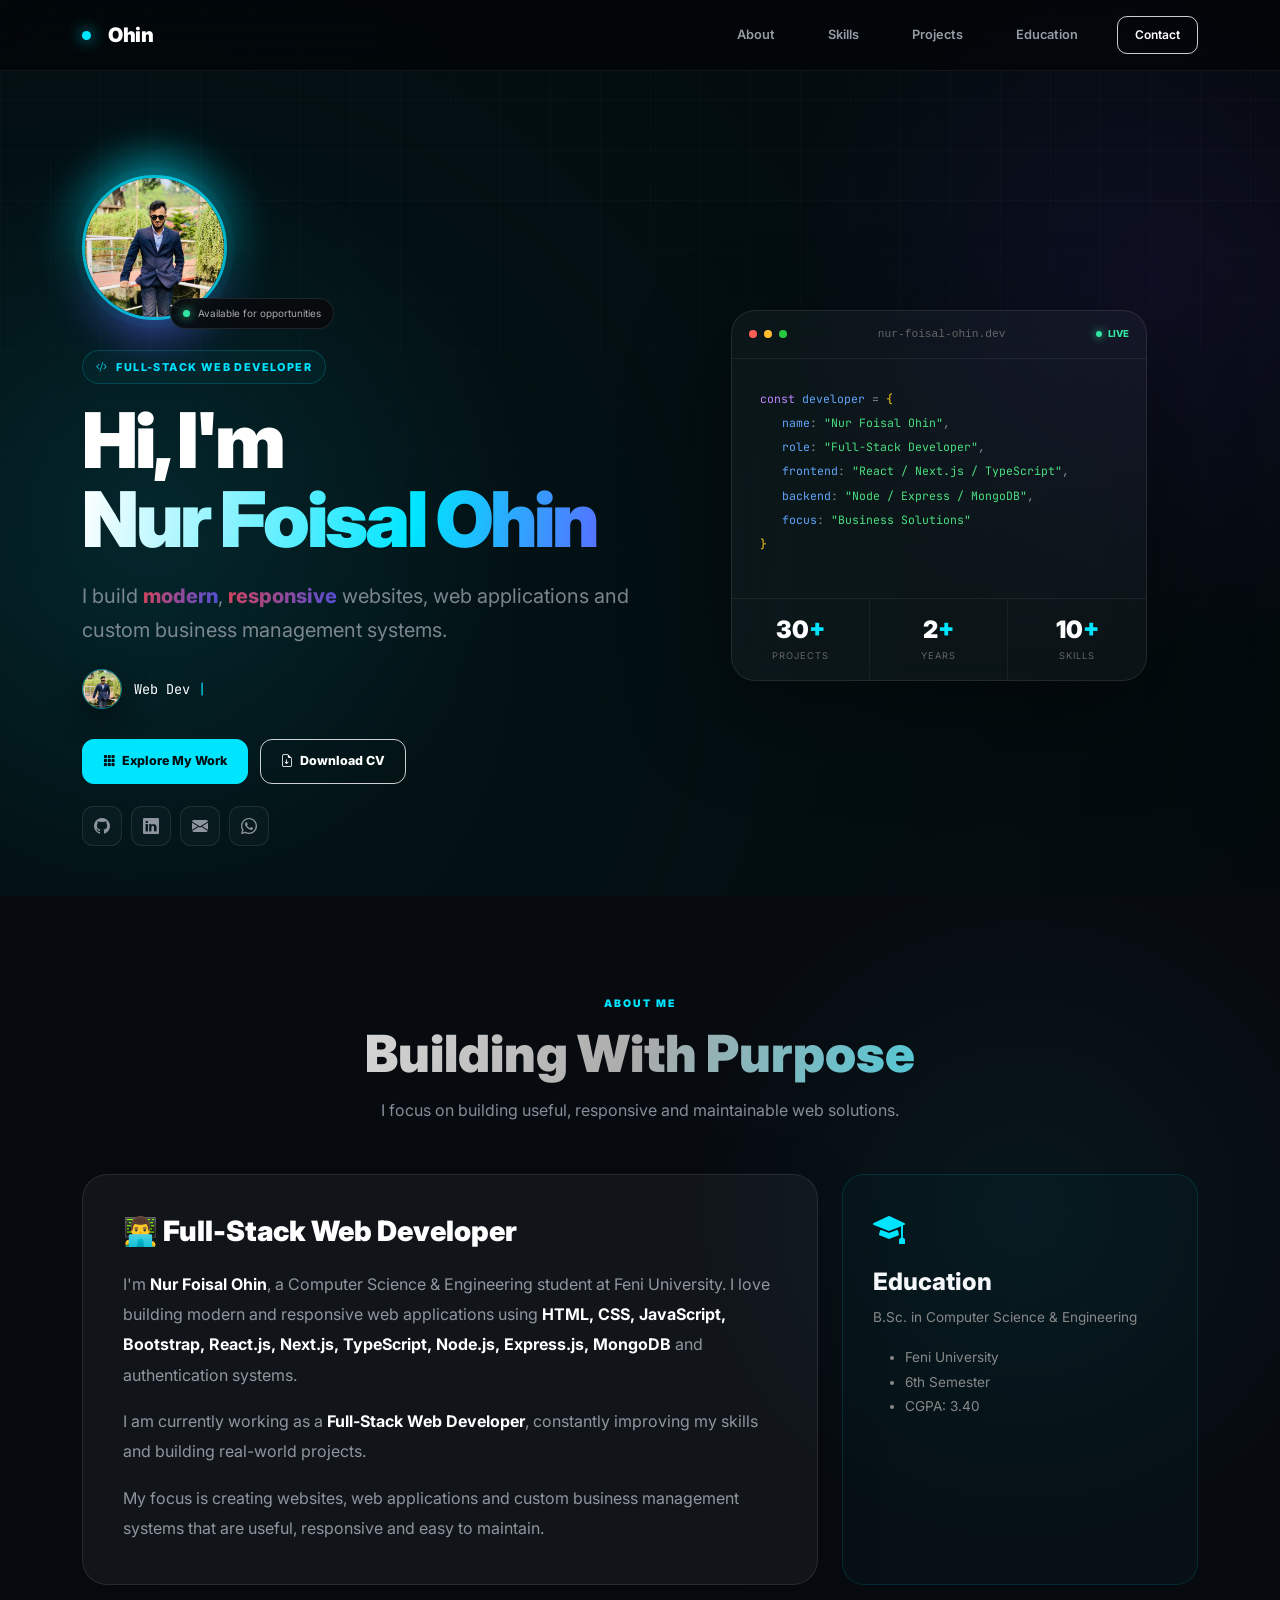
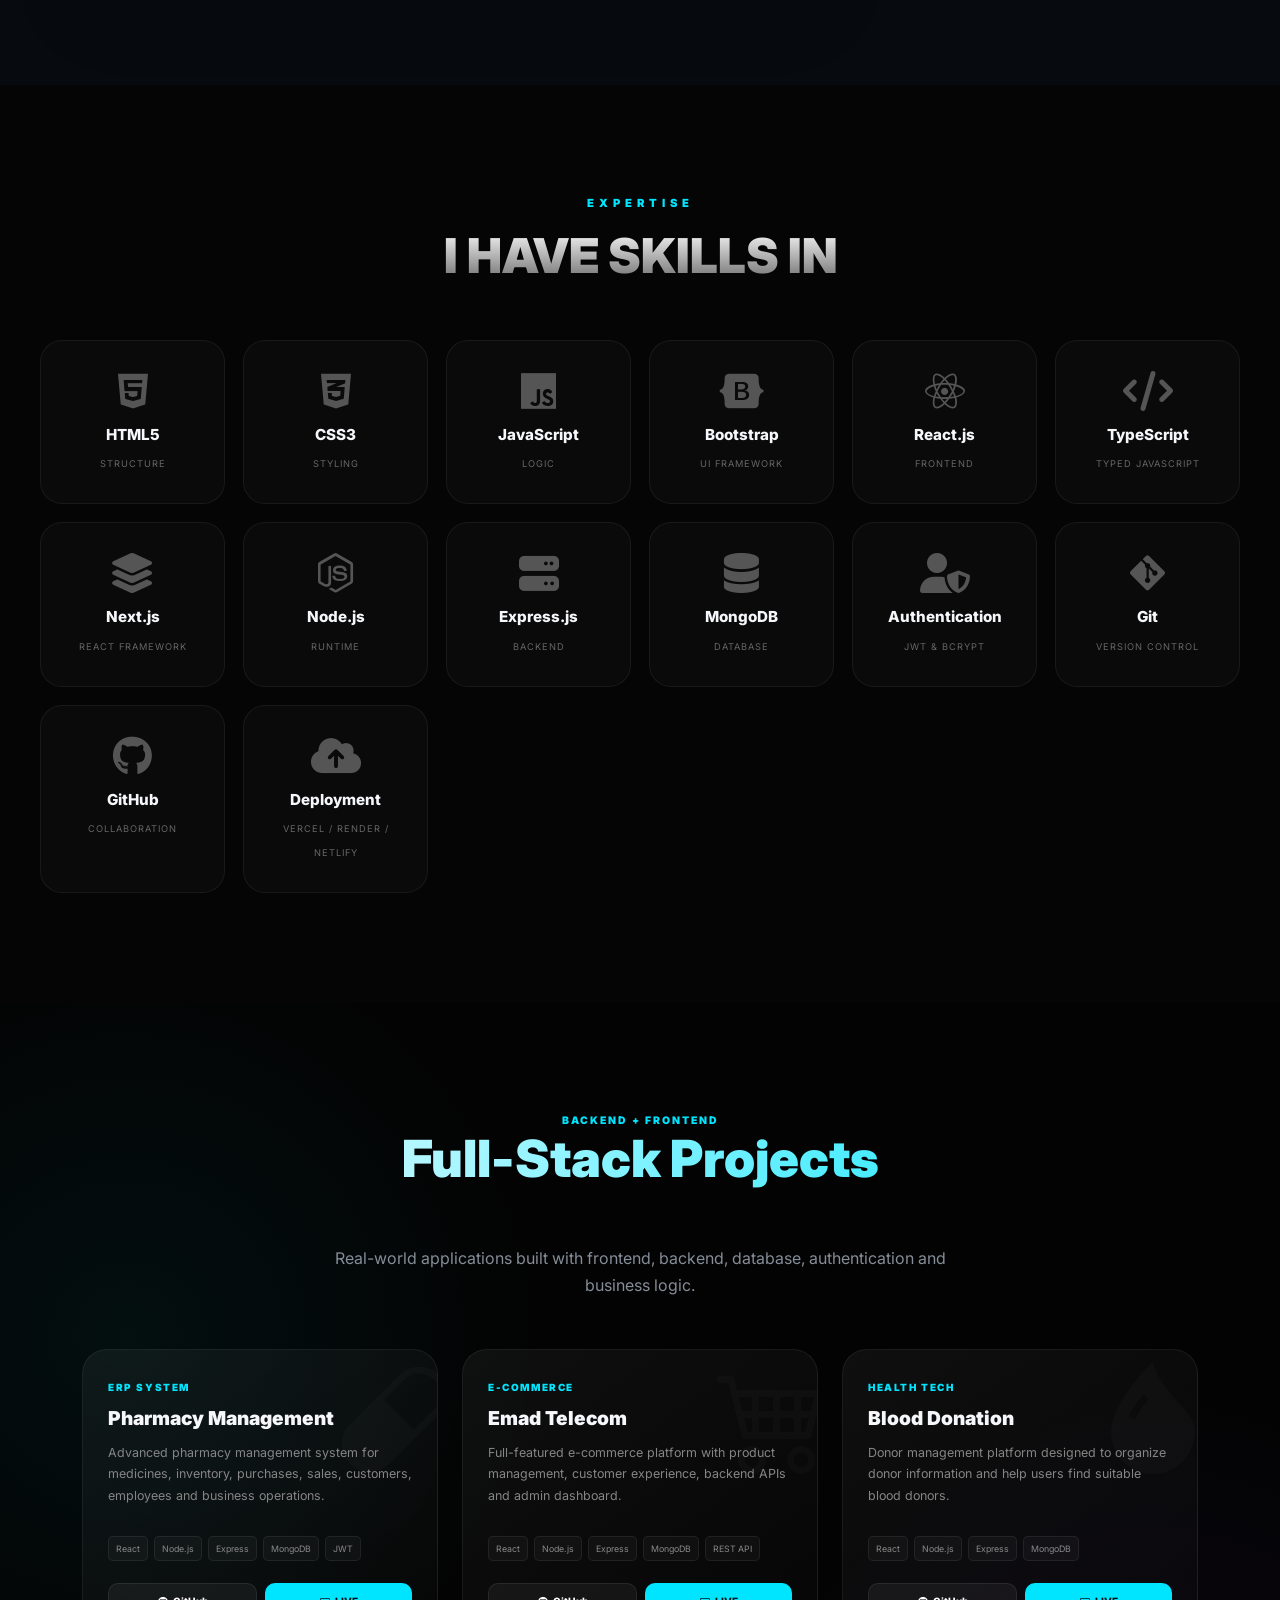
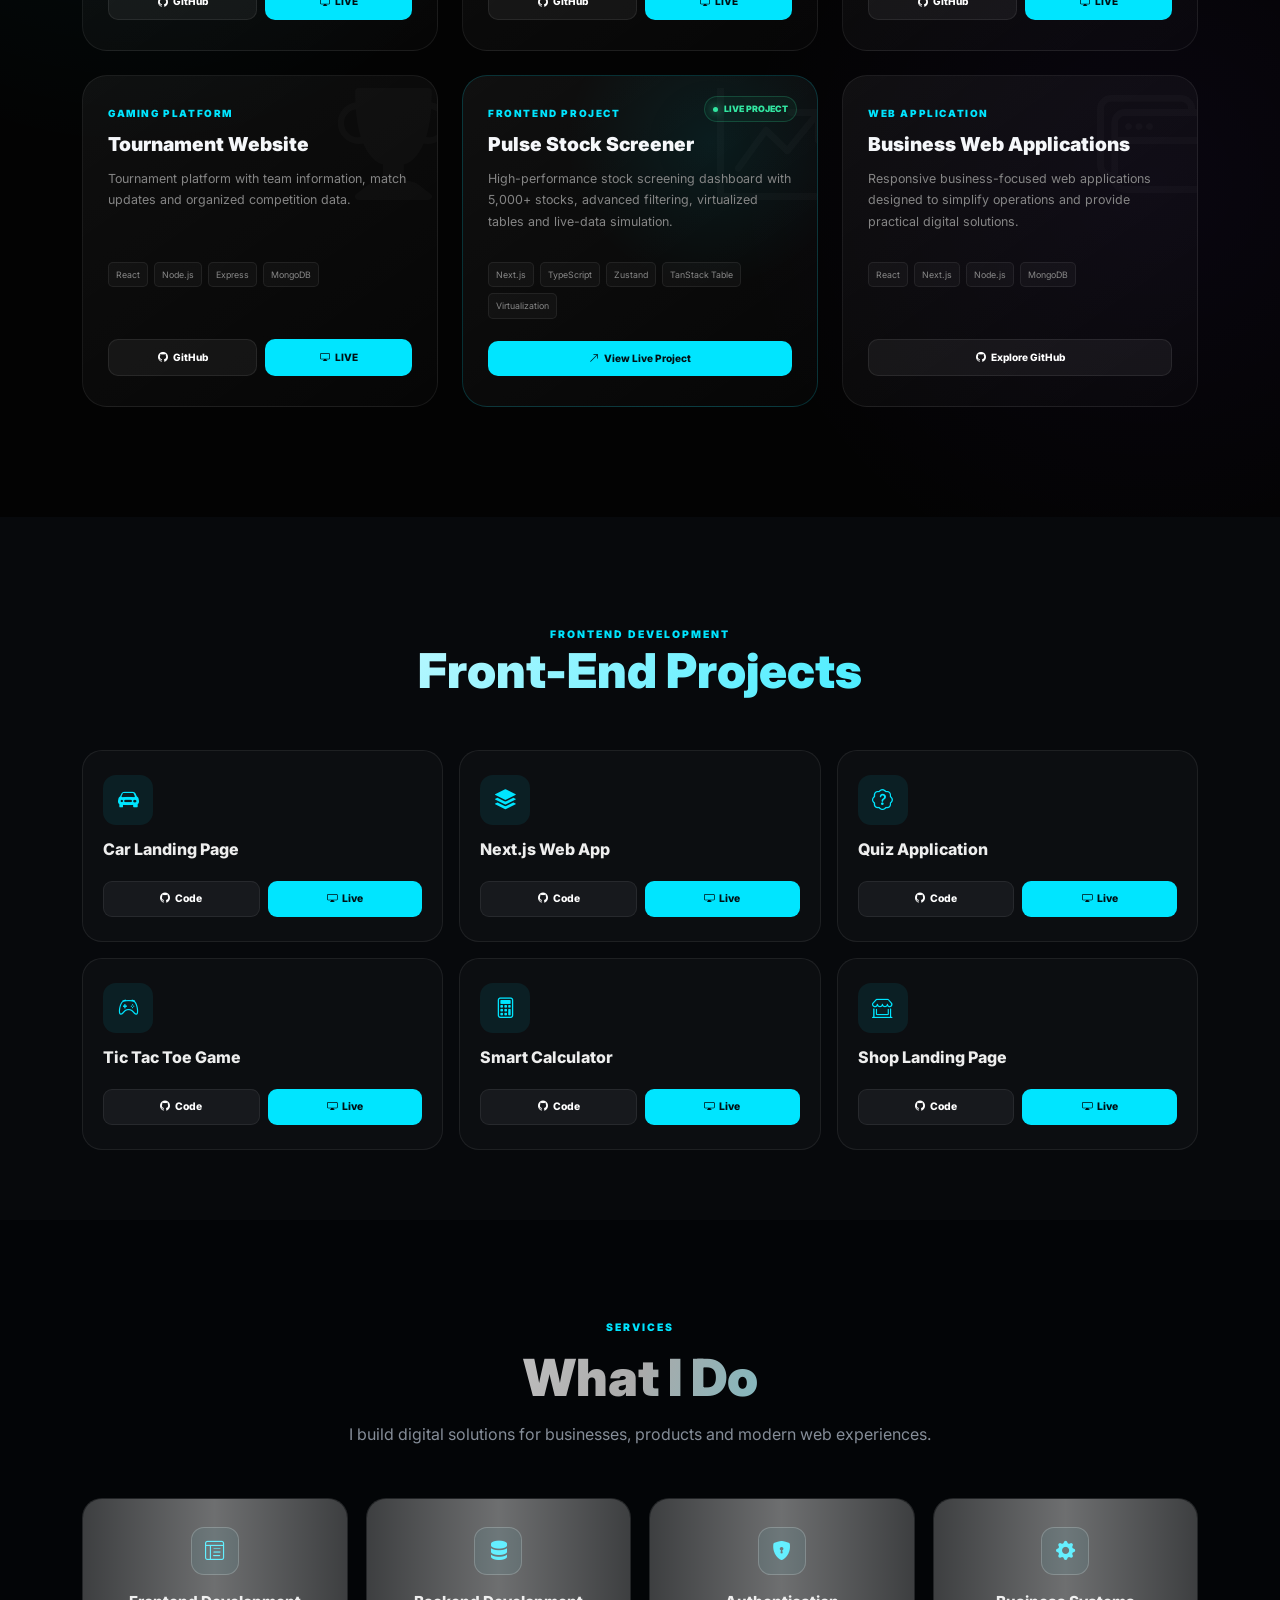
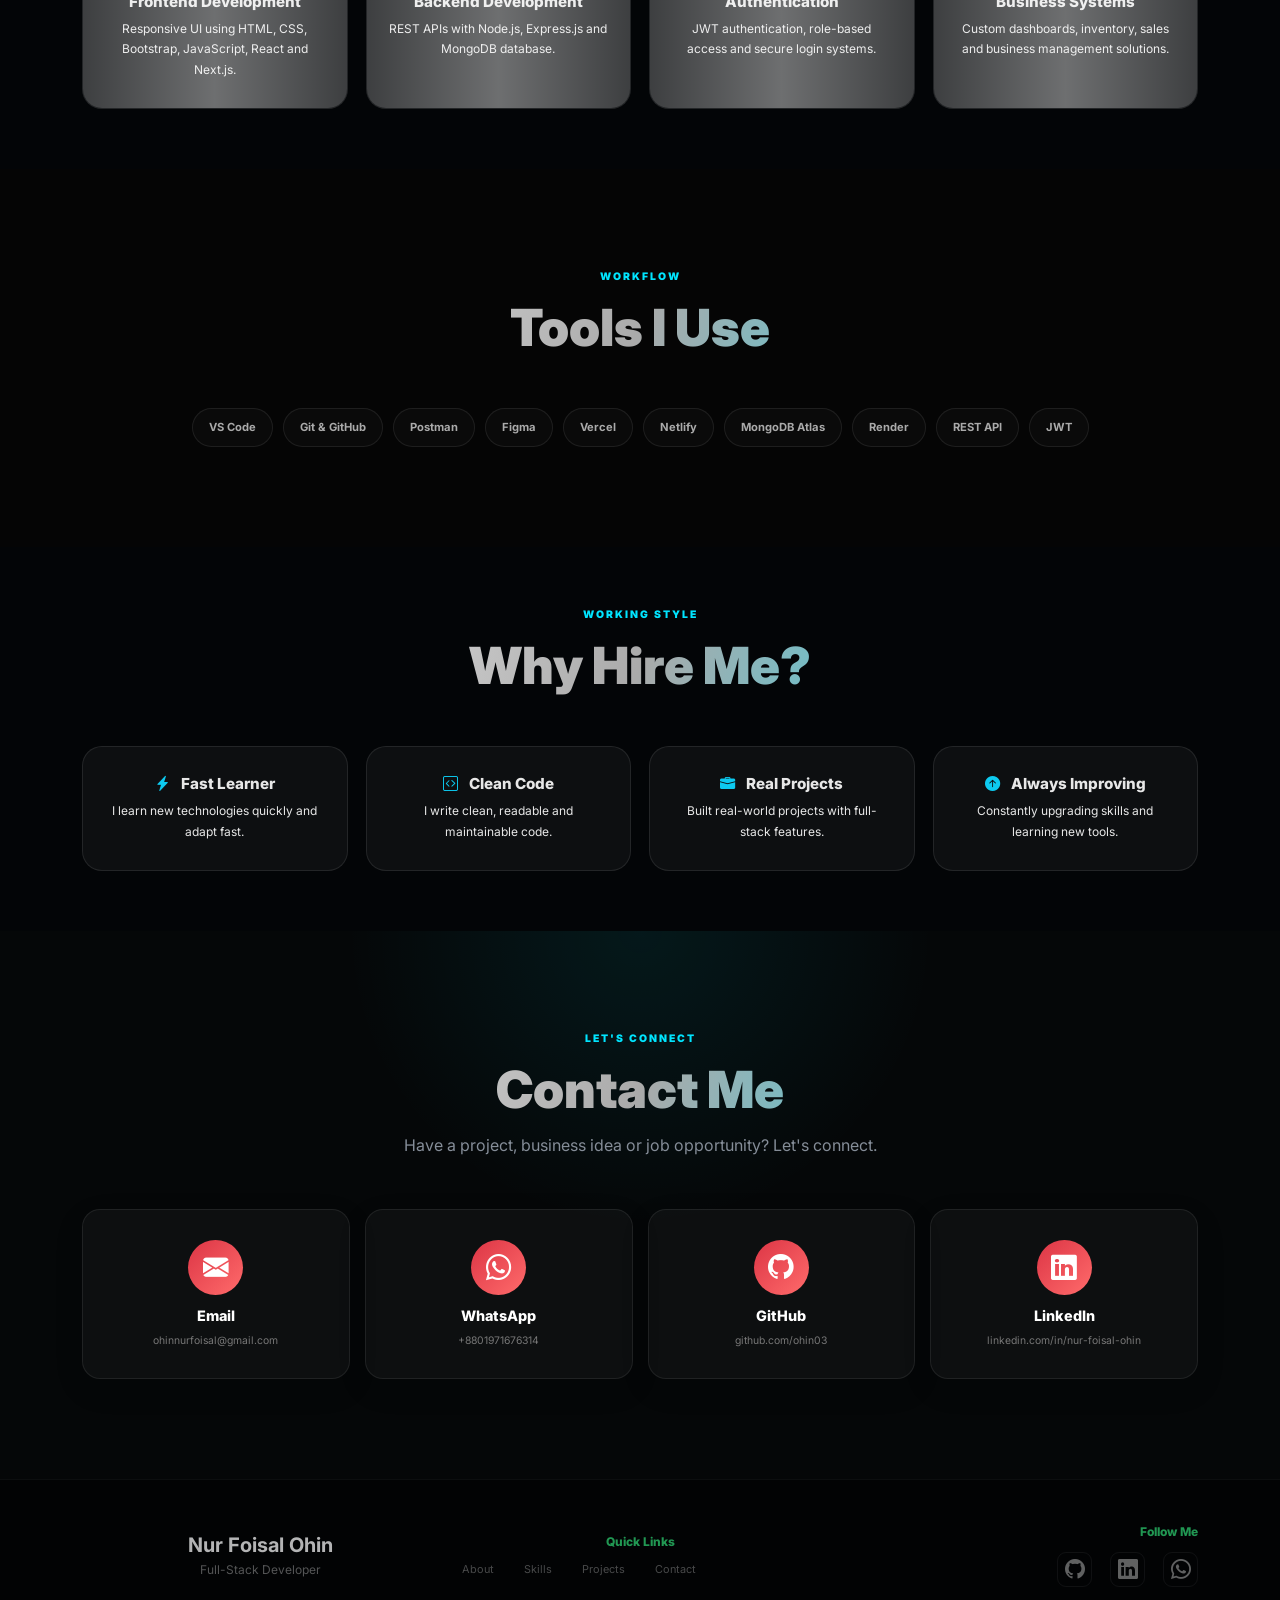
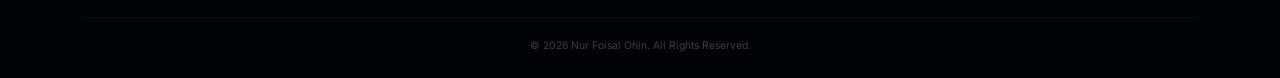
==== commit bdcee765: "project update" ====
--- a/index.html
+++ b/index.html
@@ -2244,7 +2244,7 @@
             </a>
 
             <a
-              href="https://quiz-app-2025-normal.netlify.app/"
+              href="https://quiz-apps-tau.vercel.app/"
               target="_blank"
               class="btn-custom btn-demo"
             >
@@ -2284,7 +2284,7 @@
             </a>
 
             <a
-              href="https://tic-toc-toe-2025.netlify.app/"
+              href="https://tic-toc-toe-game-lime.vercel.app/"
               target="_blank"
               class="btn-custom btn-demo"
             >
@@ -2324,7 +2324,7 @@
             </a>
 
             <a
-              href="https://calculator-prtc-2025.netlify.app/"
+              href="https://calculator-lake-five-18.vercel.app/"
               target="_blank"
               class="btn-custom btn-demo"
             >
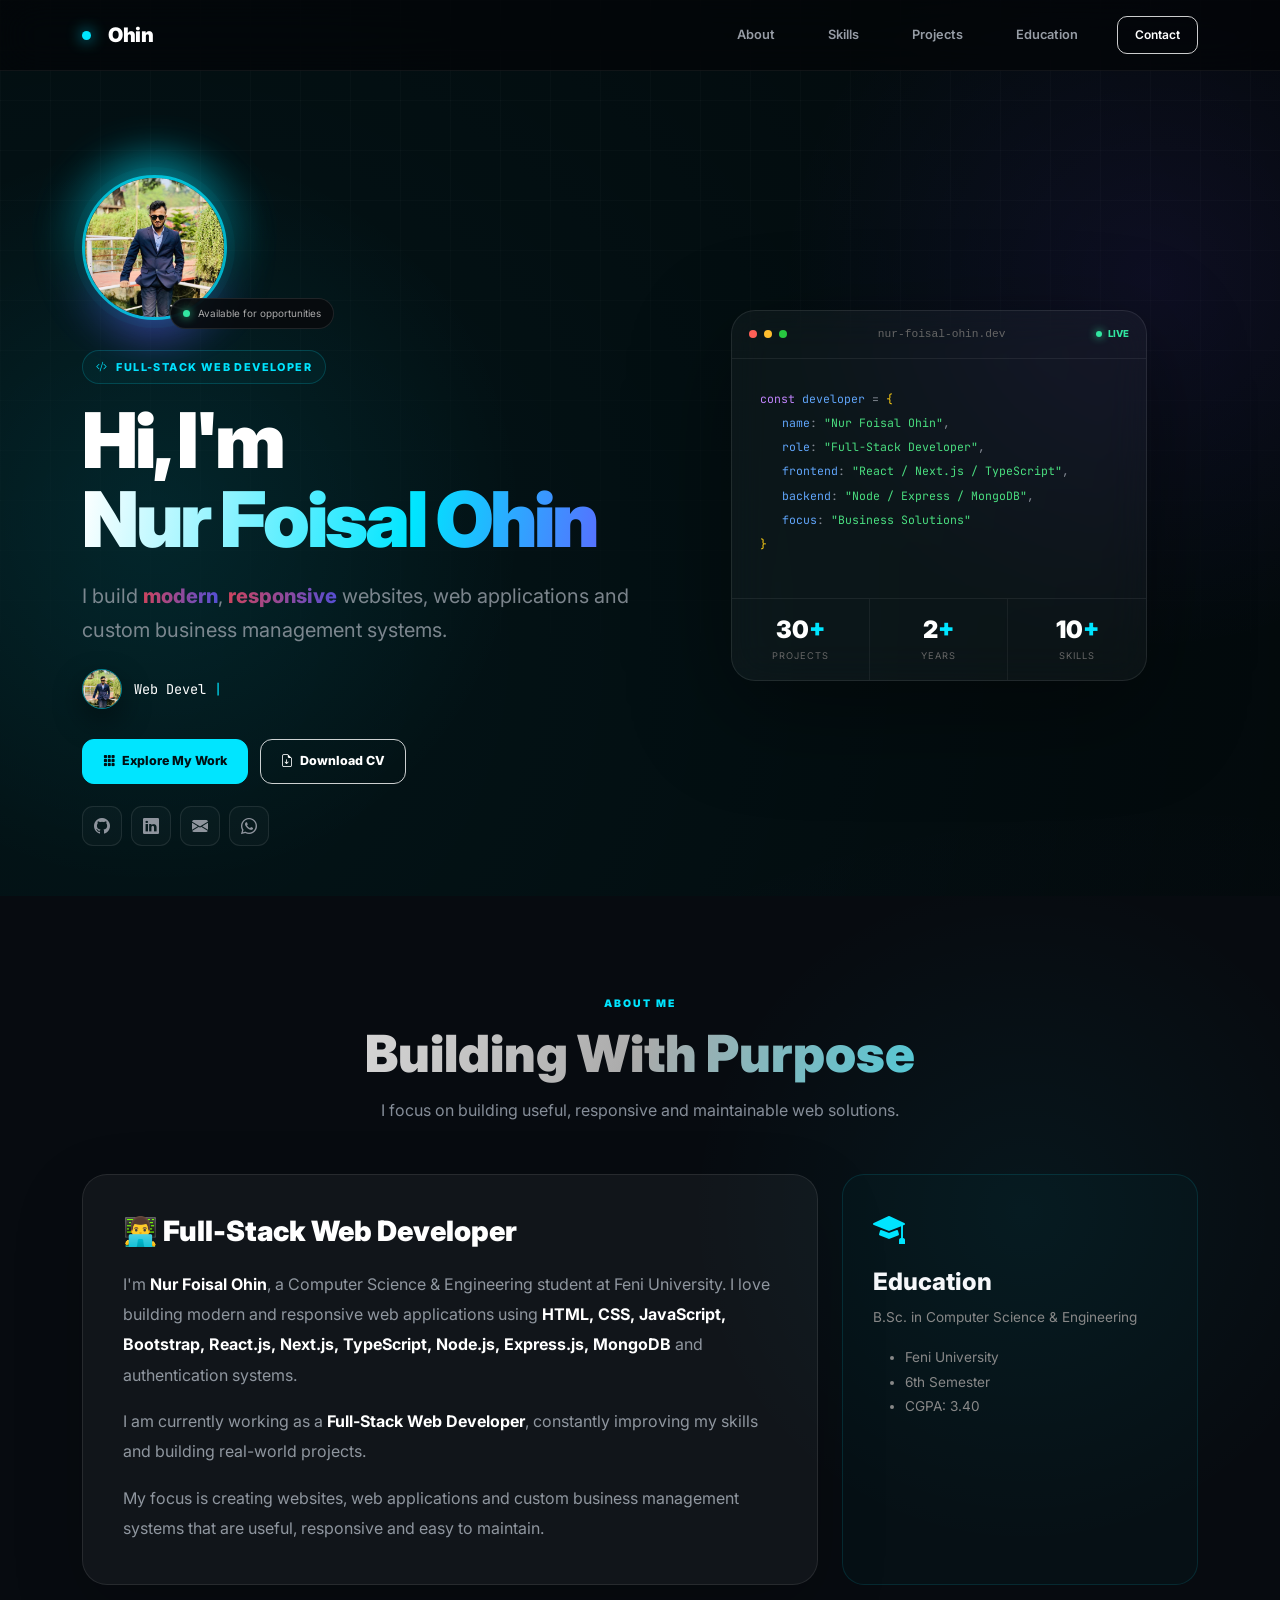
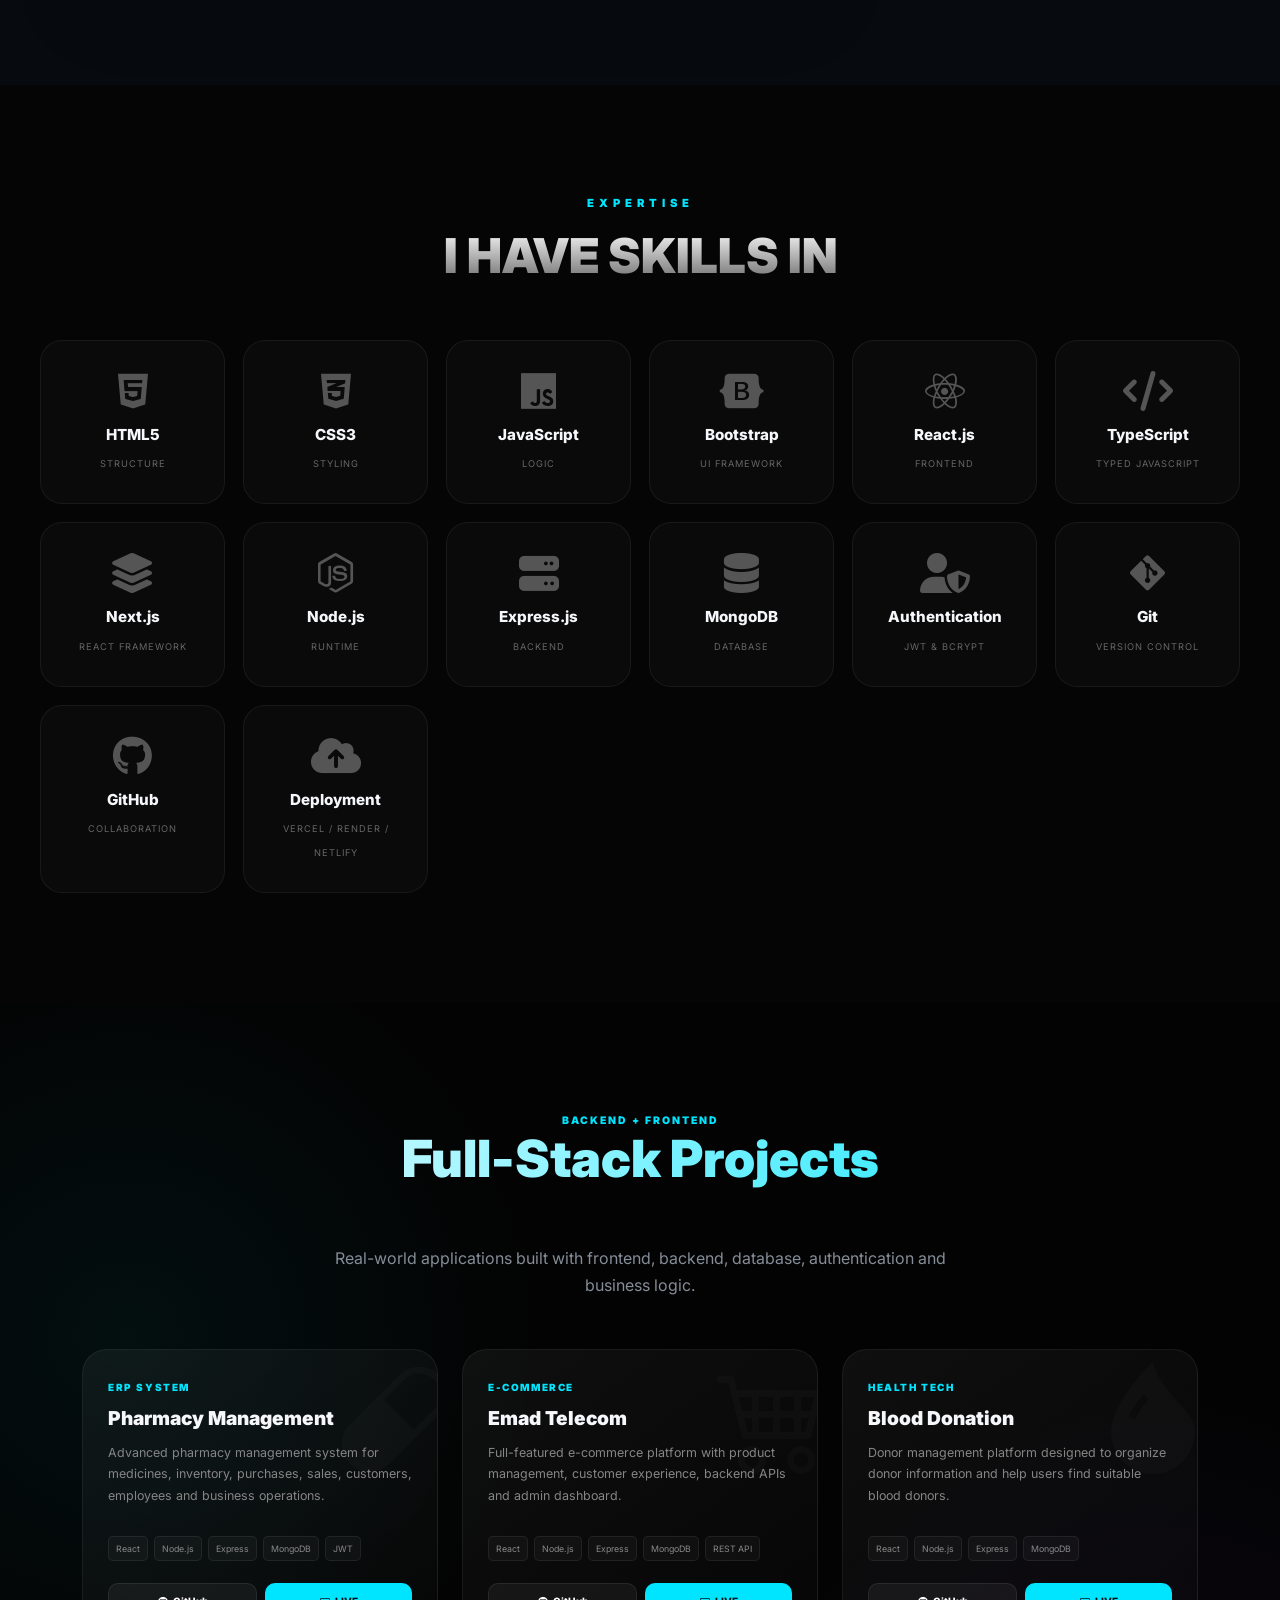
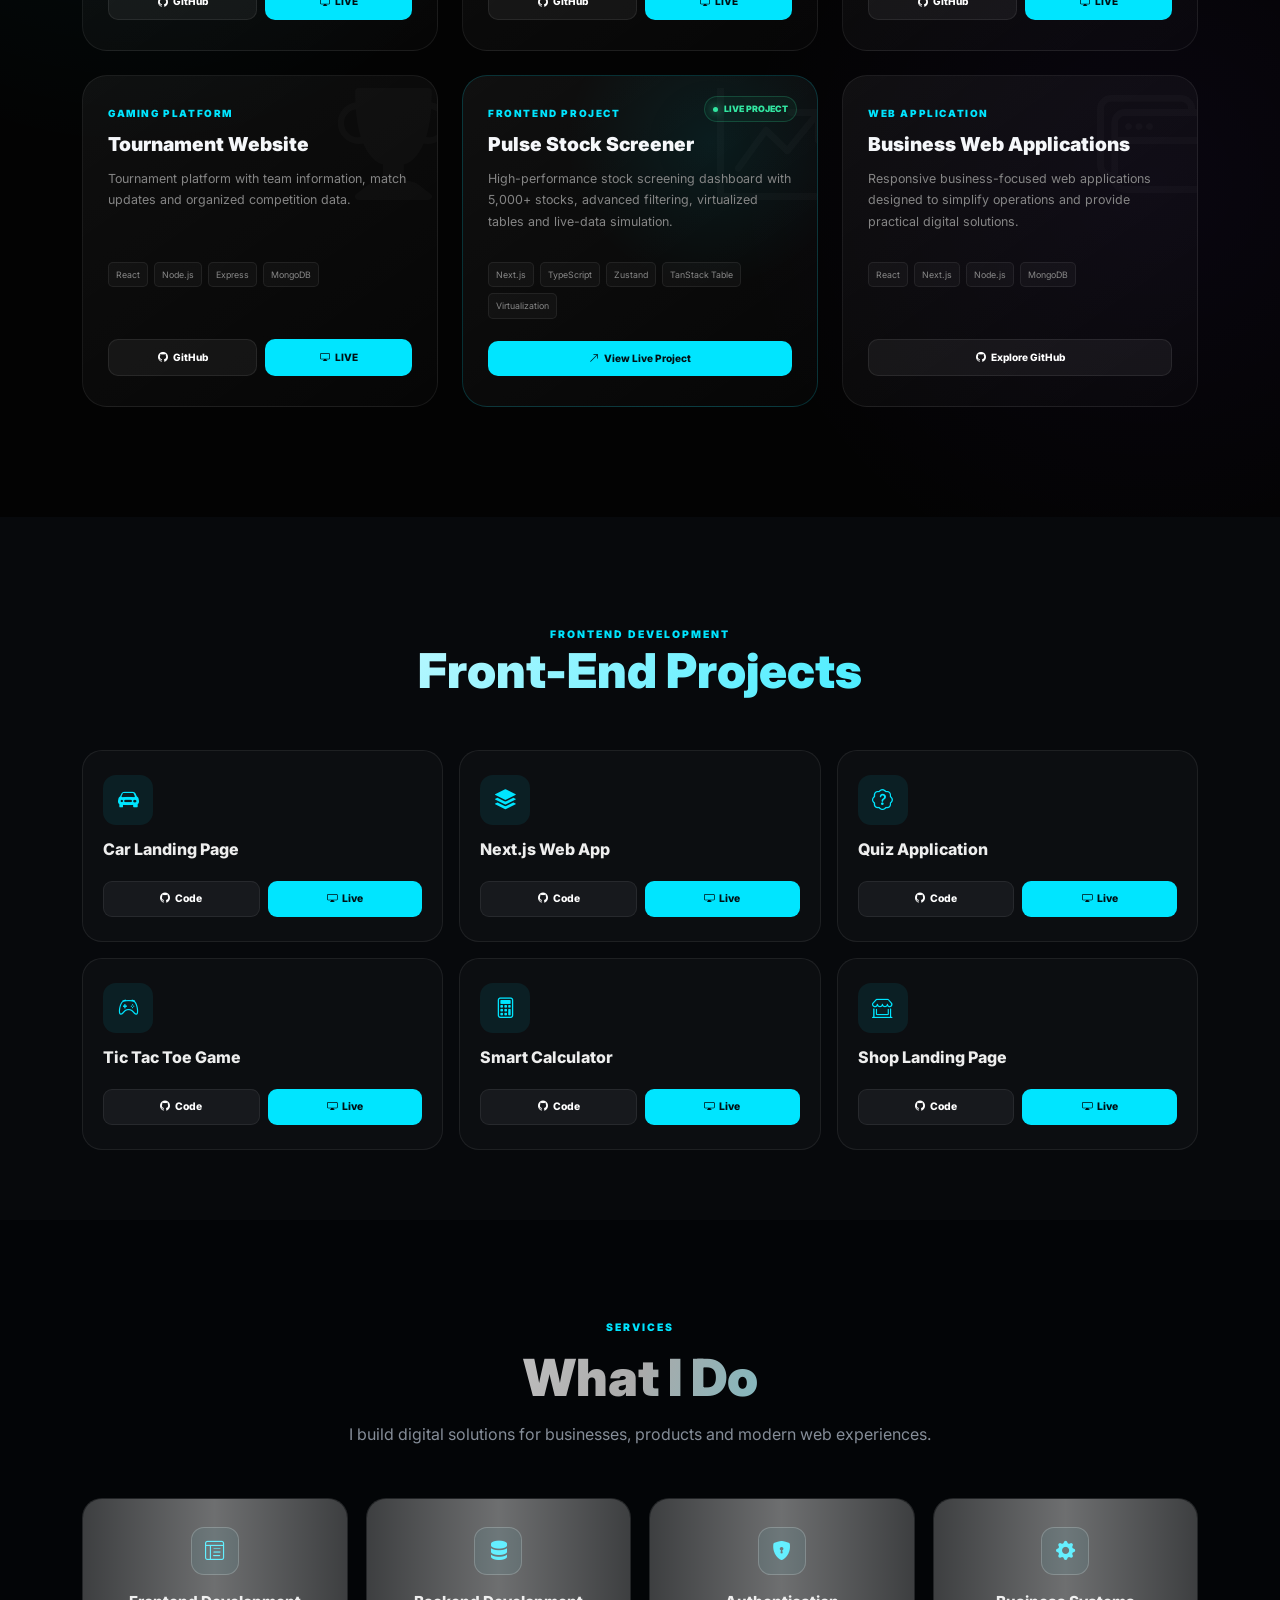
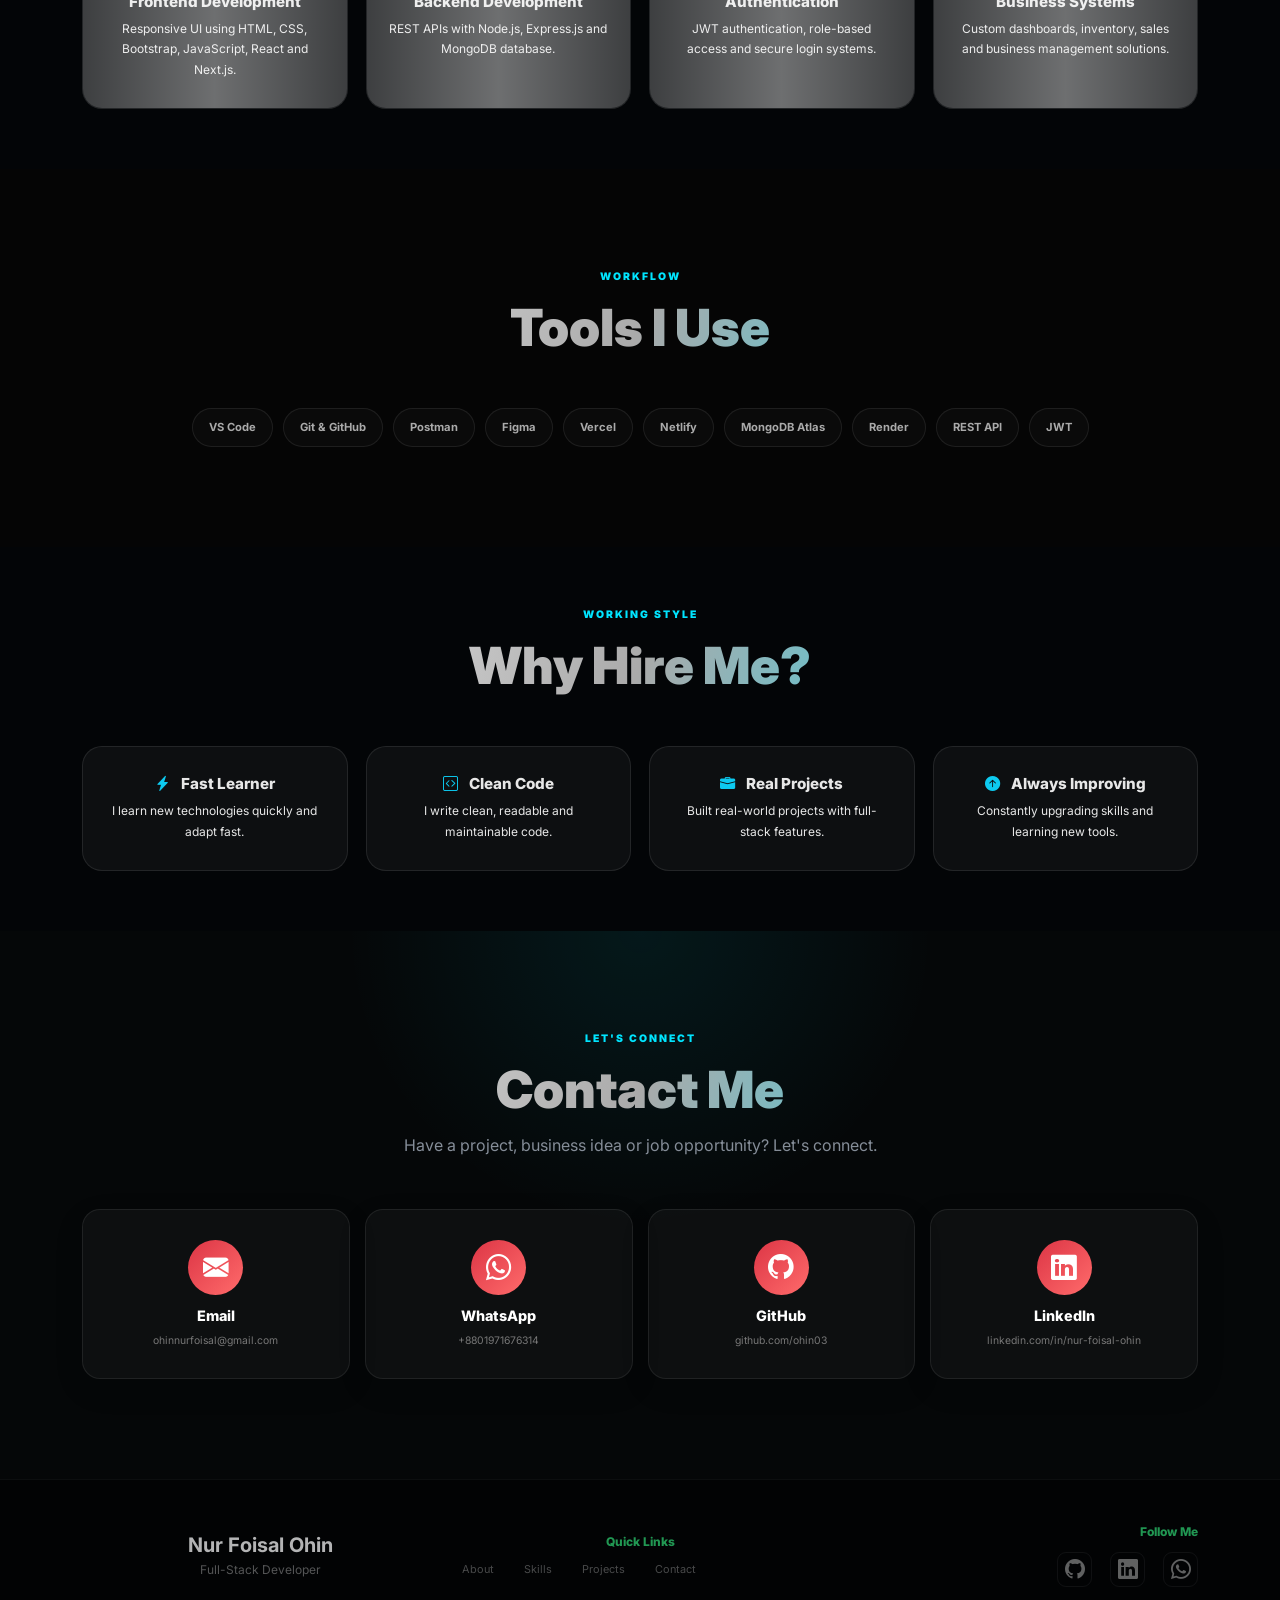
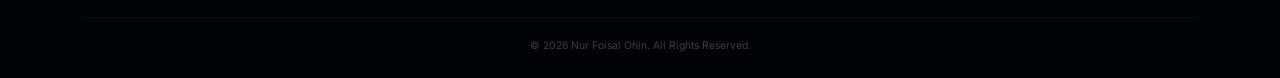
==== commit aed93bfd: "update project landing page" ====
--- a/index.html
+++ b/index.html
@@ -2364,7 +2364,7 @@
             </a>
 
             <a
-              href="https://mobile-shop-landing-page-2025.netlify.app/"
+              href="https://telecom-shop-mauve.vercel.app/"
               target="_blank"
               class="btn-custom btn-demo"
             >
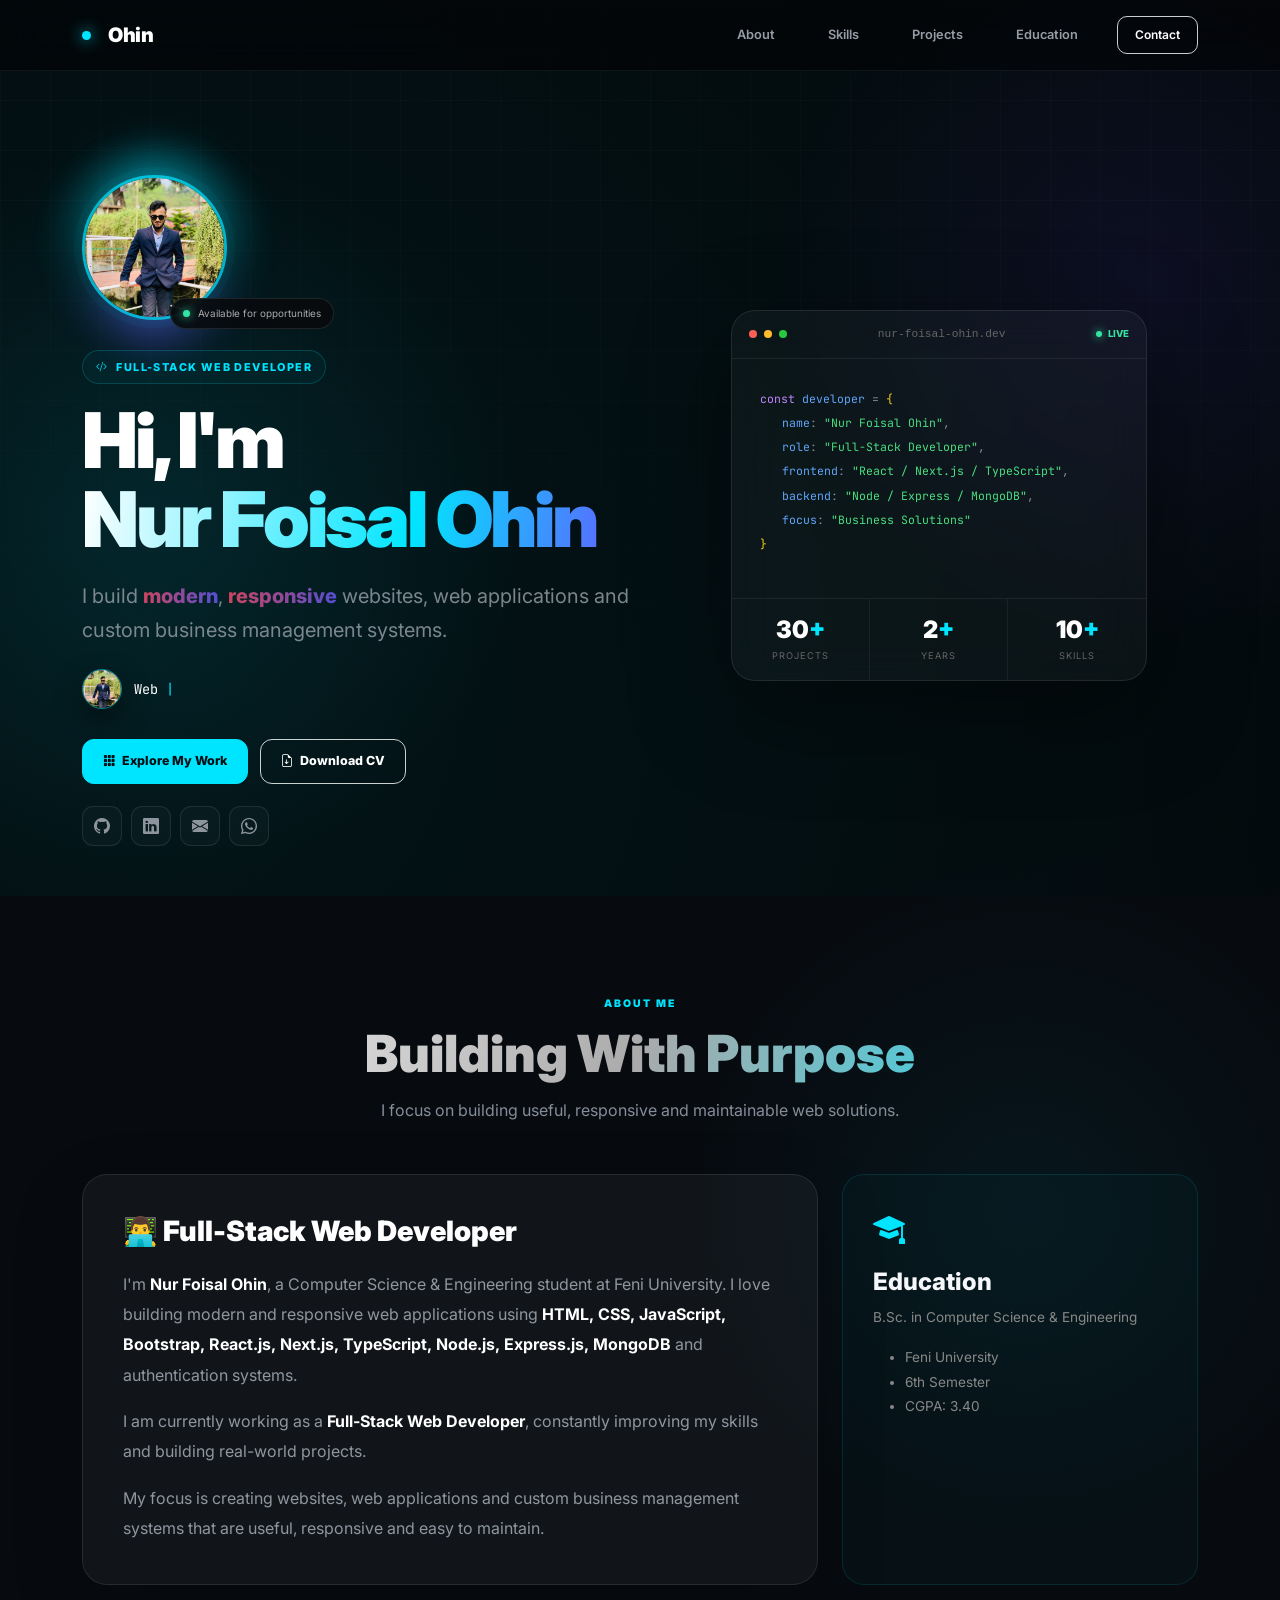
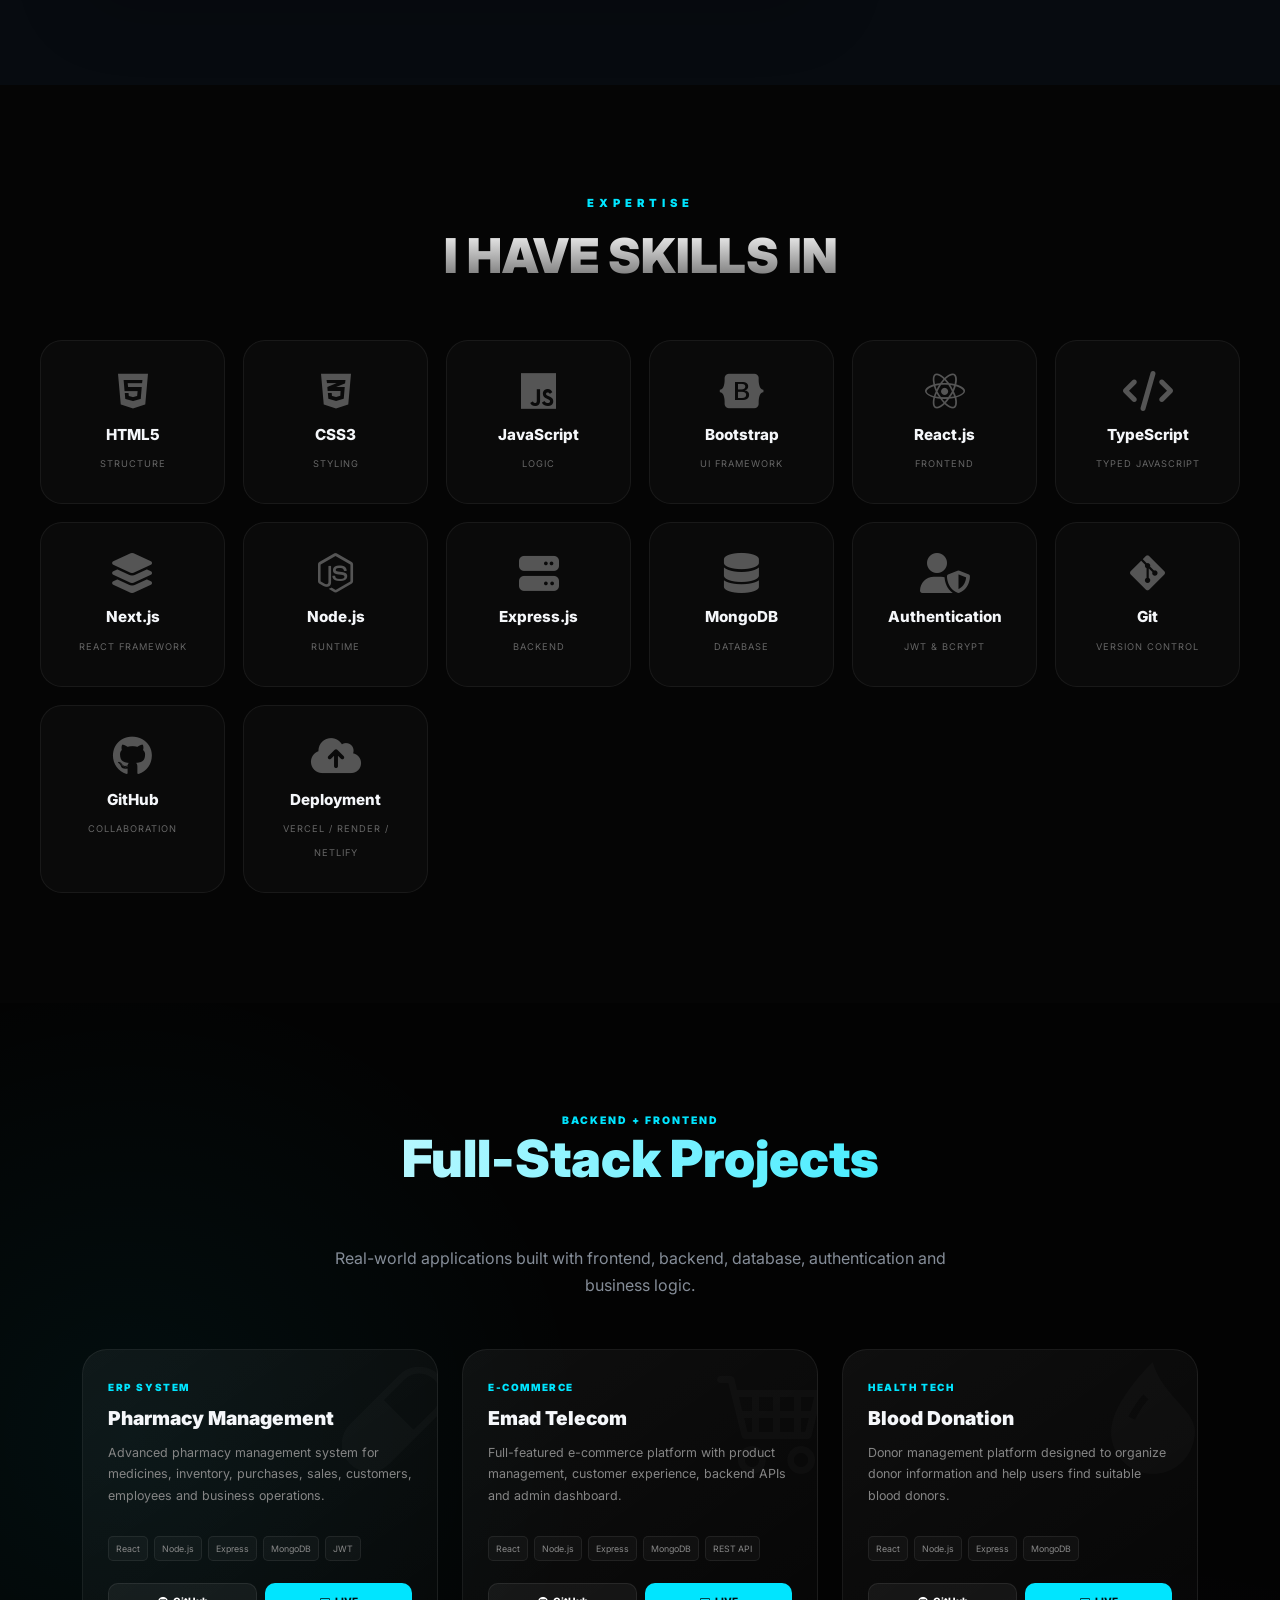
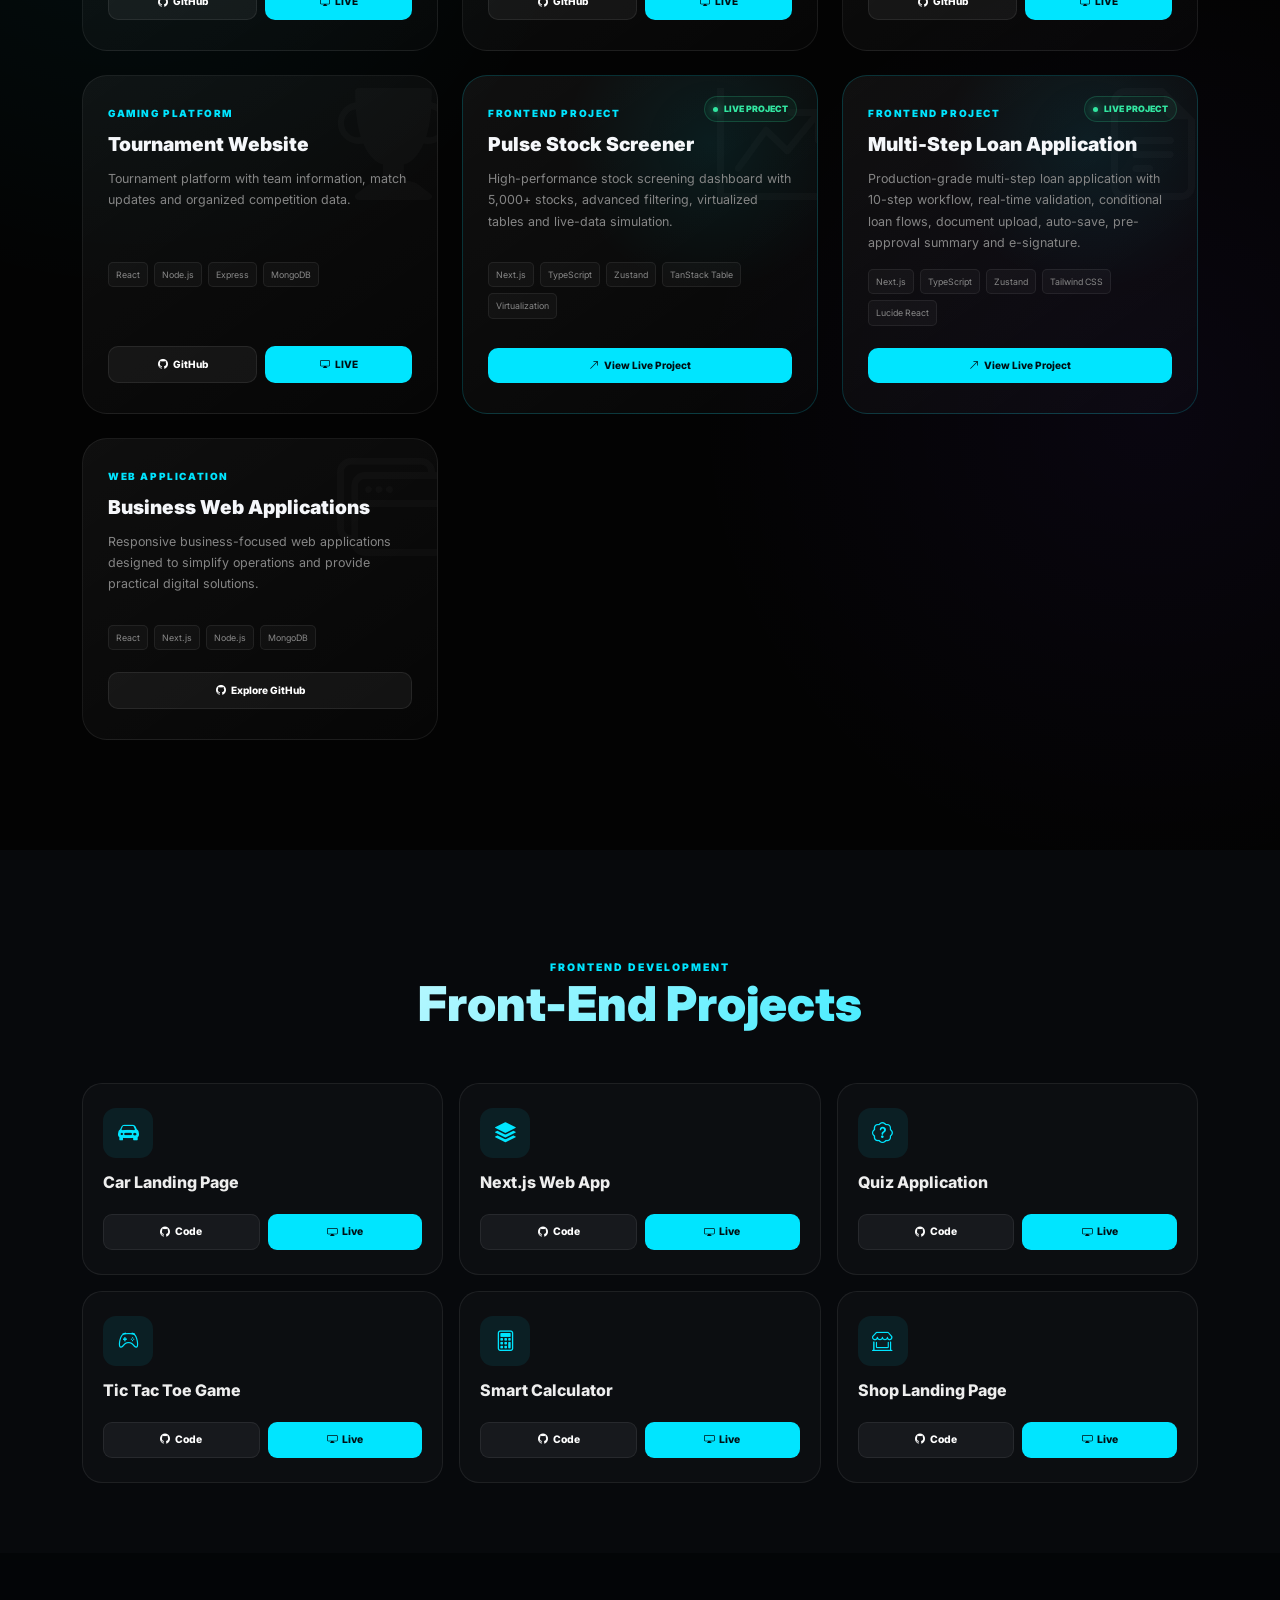
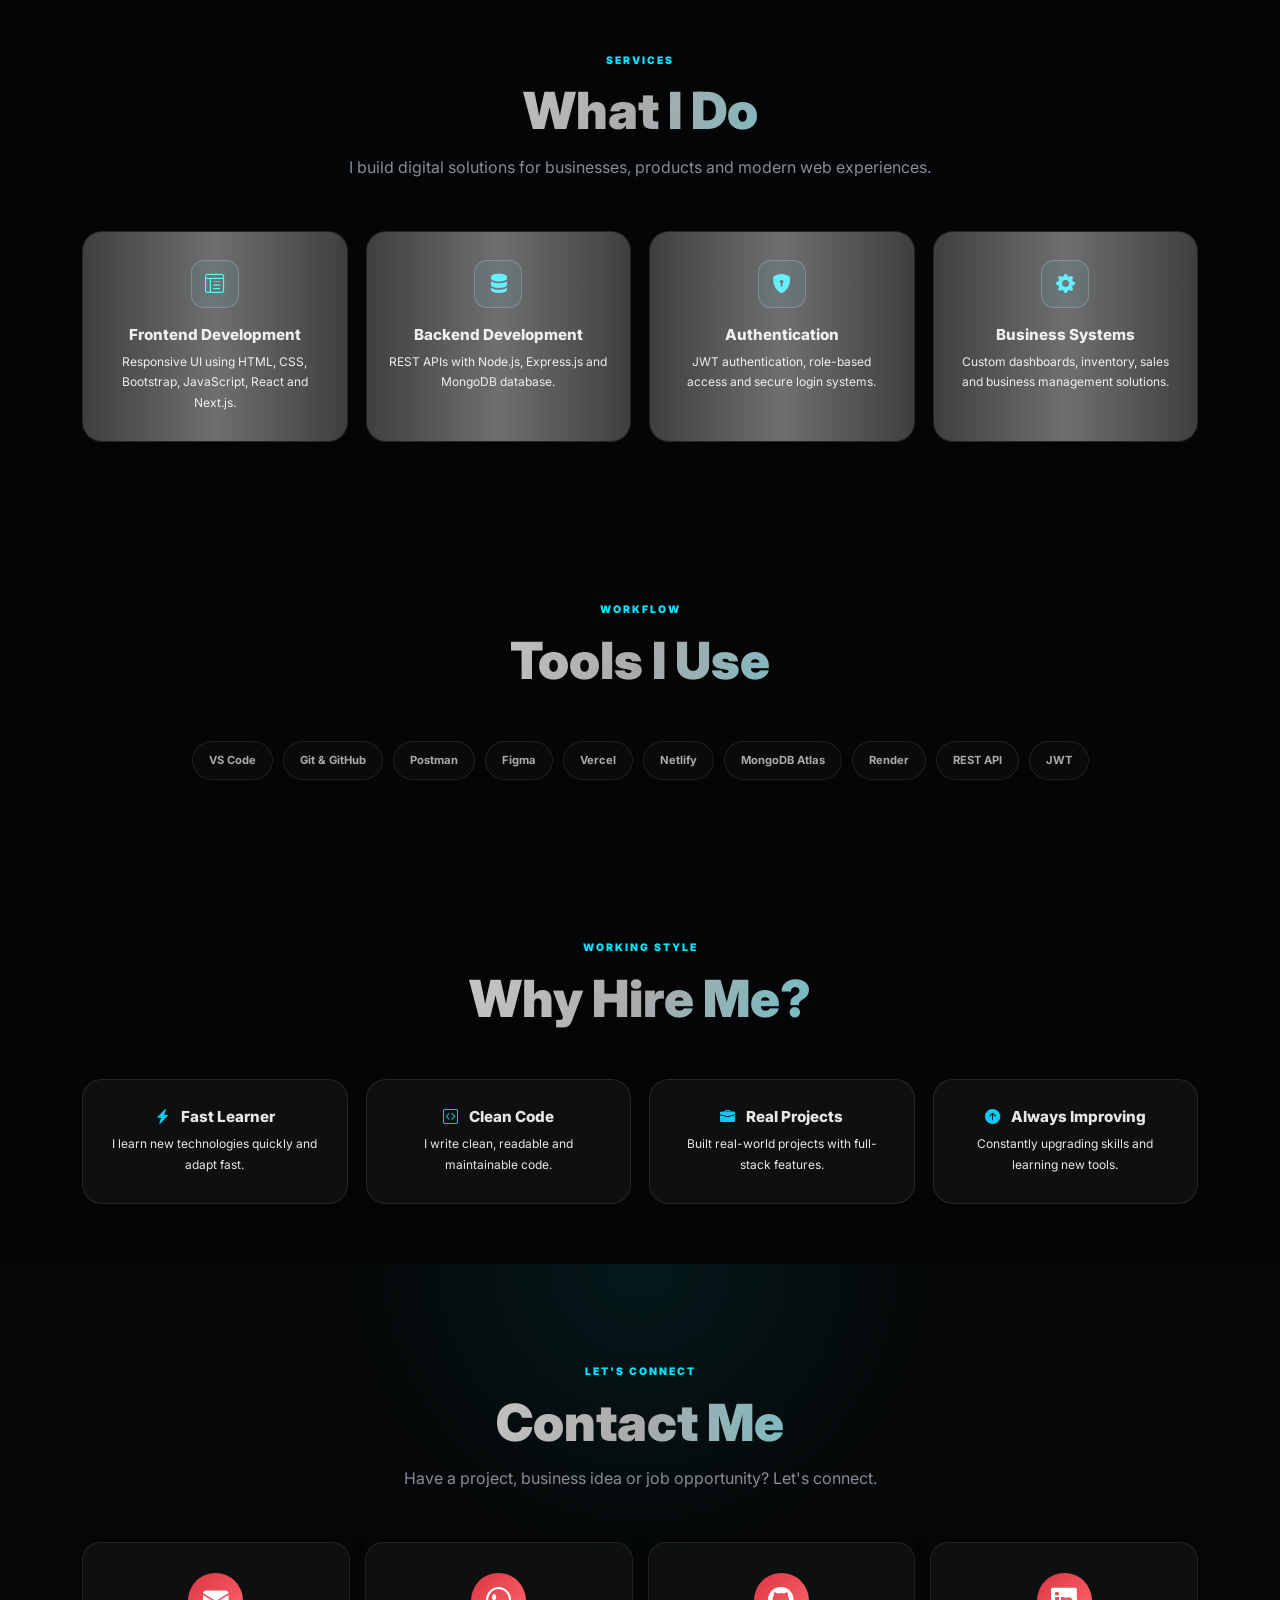
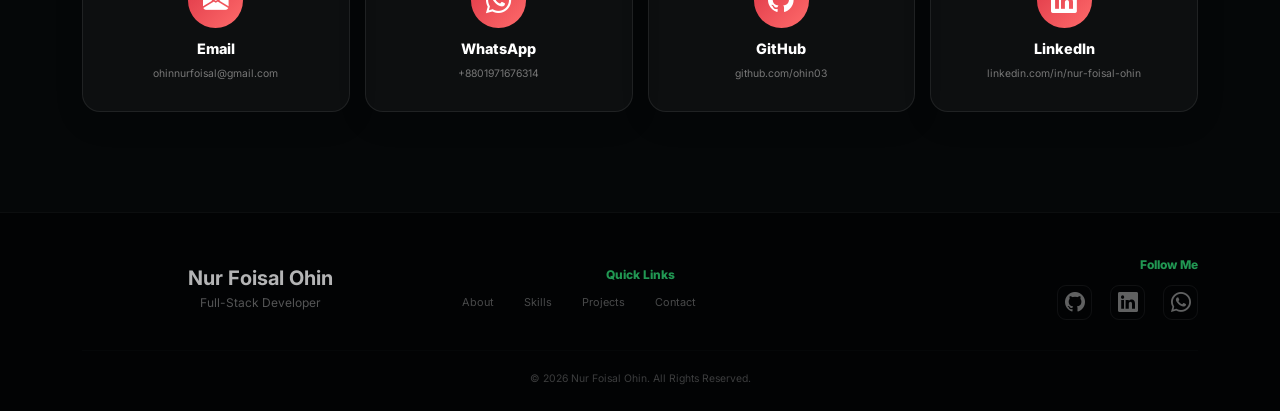
==== commit 414f5cc3: "update" ====
--- a/index.html
+++ b/index.html
@@ -2065,6 +2065,60 @@
 
       </div>
 
+  
+      <!-- multi-step loan project-->
+    <div class="col-12 col-md-6 col-xl-4">
+
+  <div class="iconic-card pulse-card">
+
+    <i class="bi bi-file-earmark-text bg-icon"></i>
+
+    <div class="live-project">
+      <span></span>
+      LIVE PROJECT
+    </div>
+
+    <span class="card-label">
+      Frontend Project
+    </span>
+
+    <h3 class="card-title-fs">
+      Multi-Step Loan Application
+    </h3>
+
+    <p class="card-desc-fs">
+      Production-grade multi-step loan application with
+      10-step workflow, real-time validation, conditional
+      loan flows, document upload, auto-save, pre-approval
+      summary and e-signature.
+    </p>
+
+    <div class="project-tech">
+      <span>Next.js</span>
+      <span>TypeScript</span>
+      <span>Zustand</span>
+      <span>Tailwind CSS</span>
+      <span>Lucide React</span>
+    </div>
+
+    <div class="iconic-btn-group">
+
+      <a
+        href="https://loan-application-jade.vercel.app/"
+        target="_blank"
+        class="btn-iconic btn-iconic-live"
+        style="width:100%;"
+      >
+        <i class="bi bi-arrow-up-right"></i>
+        View Live Project
+      </a>
+
+    </div>
+
+  </div>
+
+</div>
+
 
       <!-- ADDITIONAL FULL STACK PROJECT -->
       <div class="col-12 col-md-6 col-xl-4">
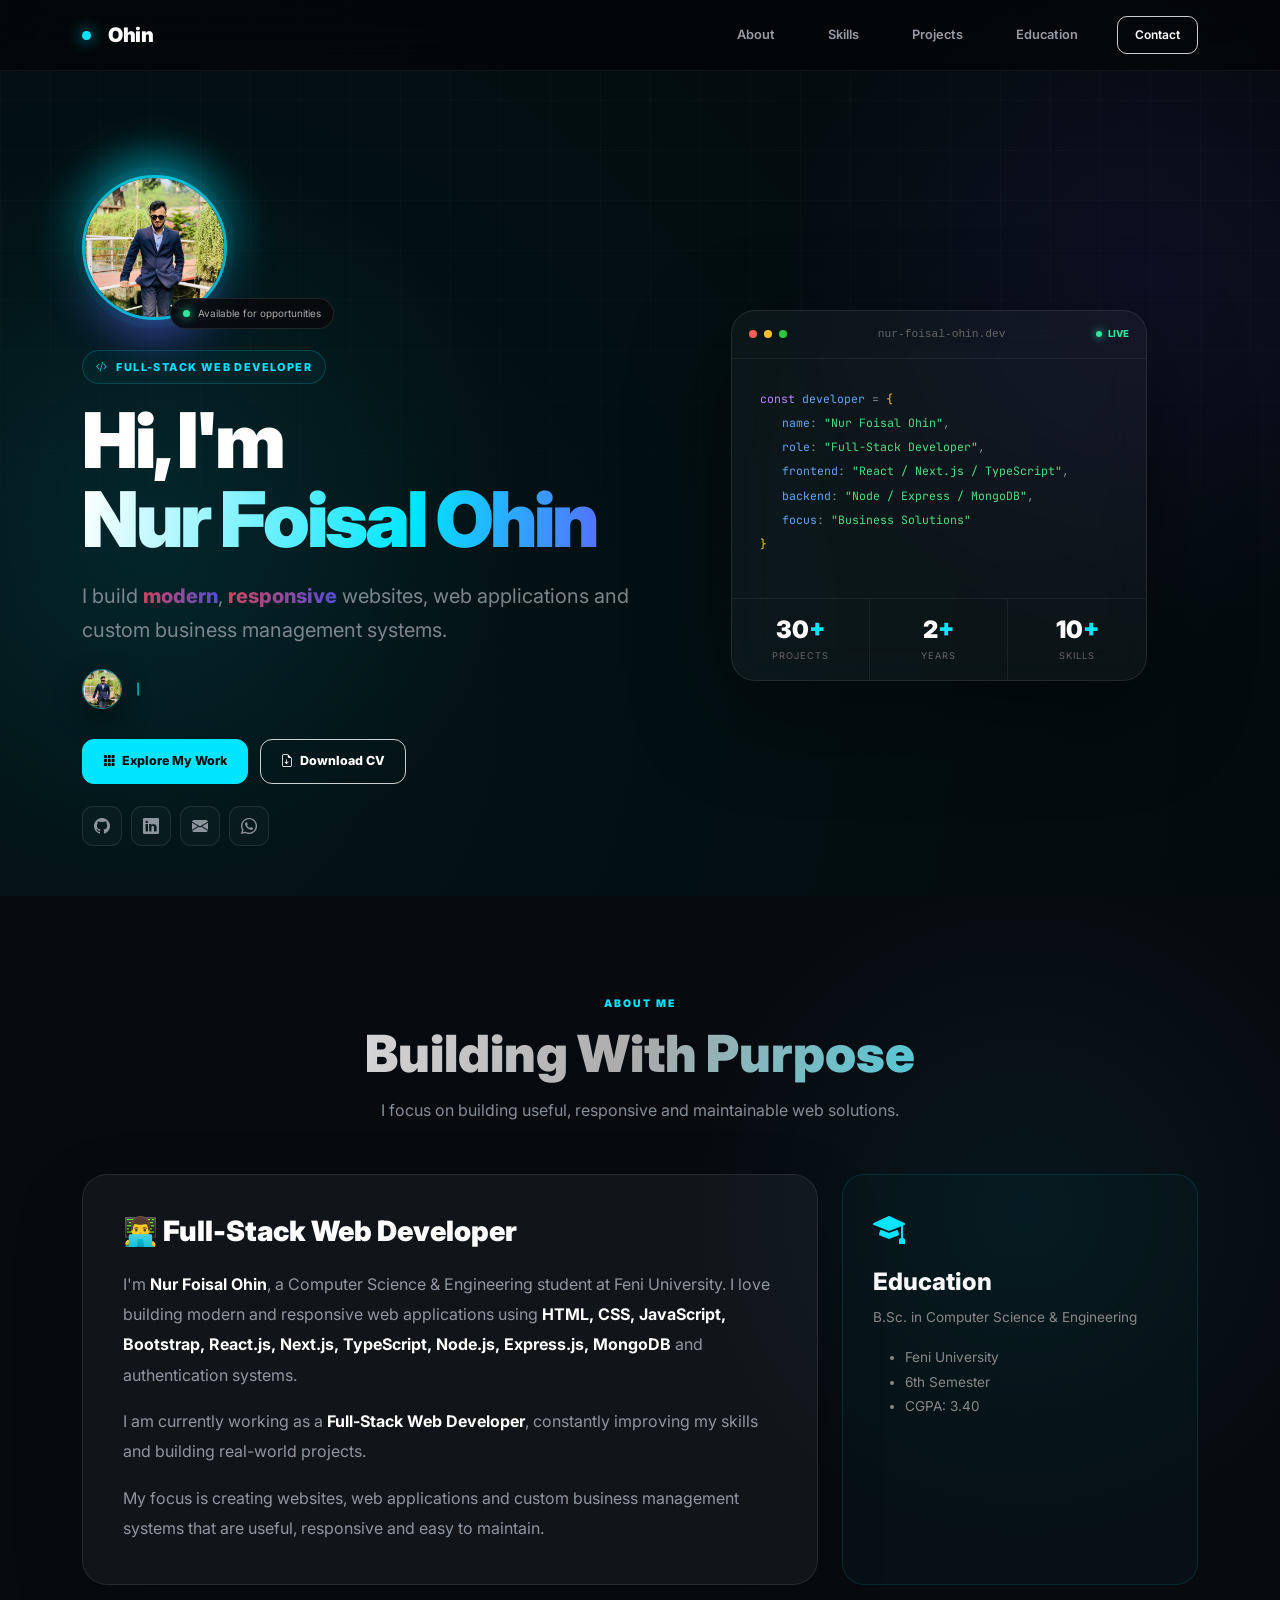
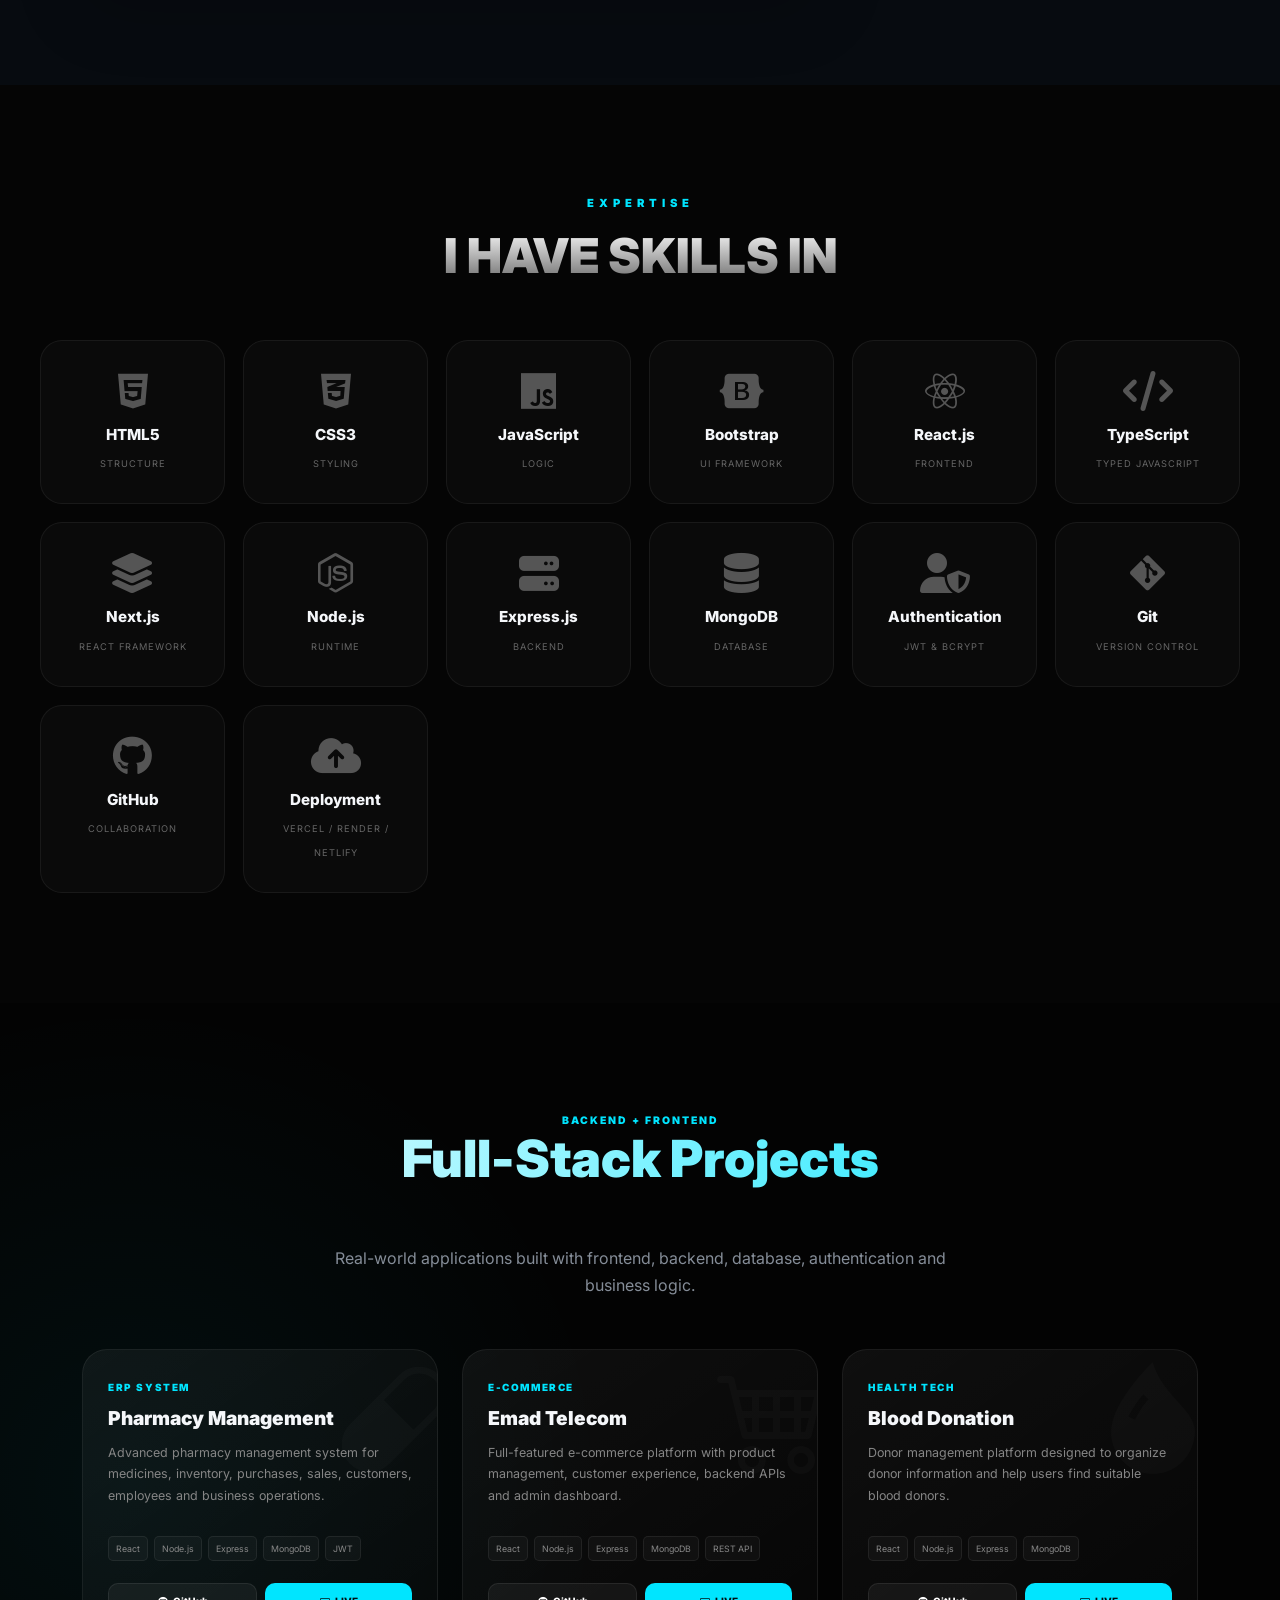
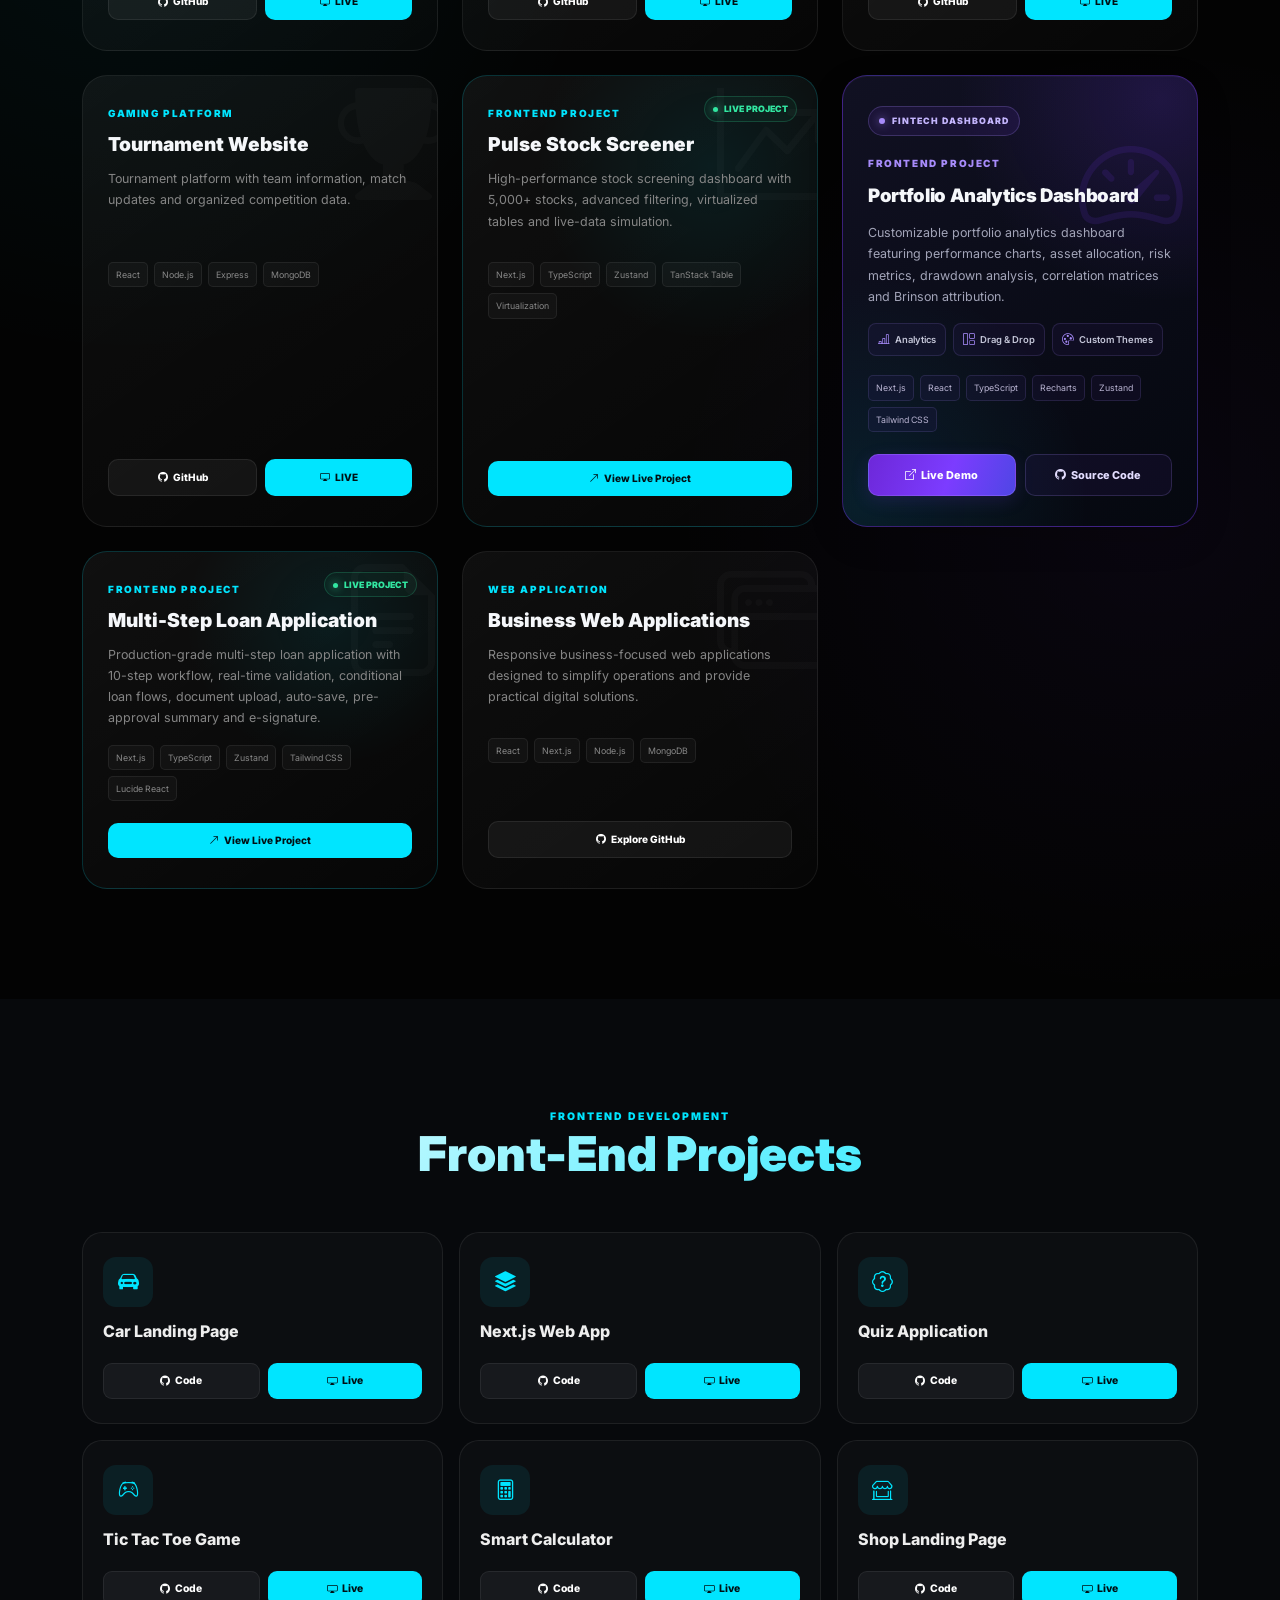
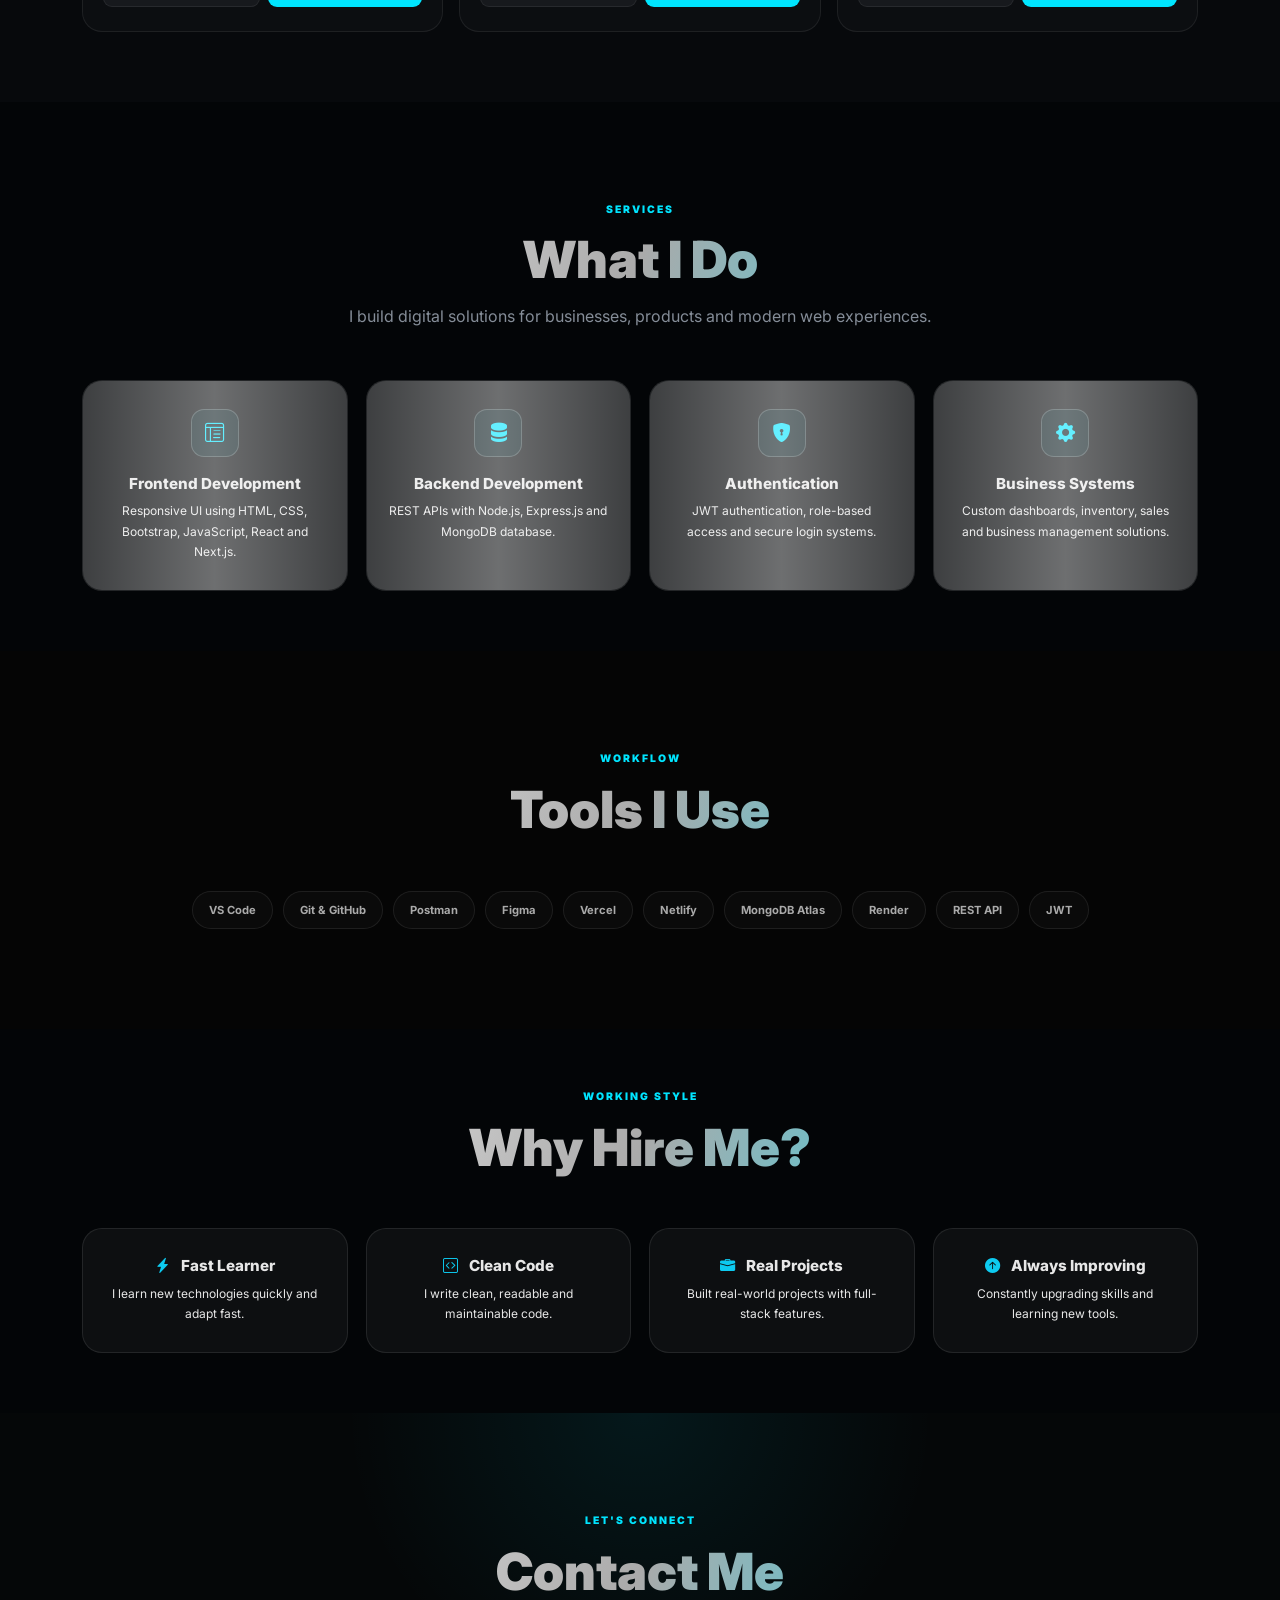
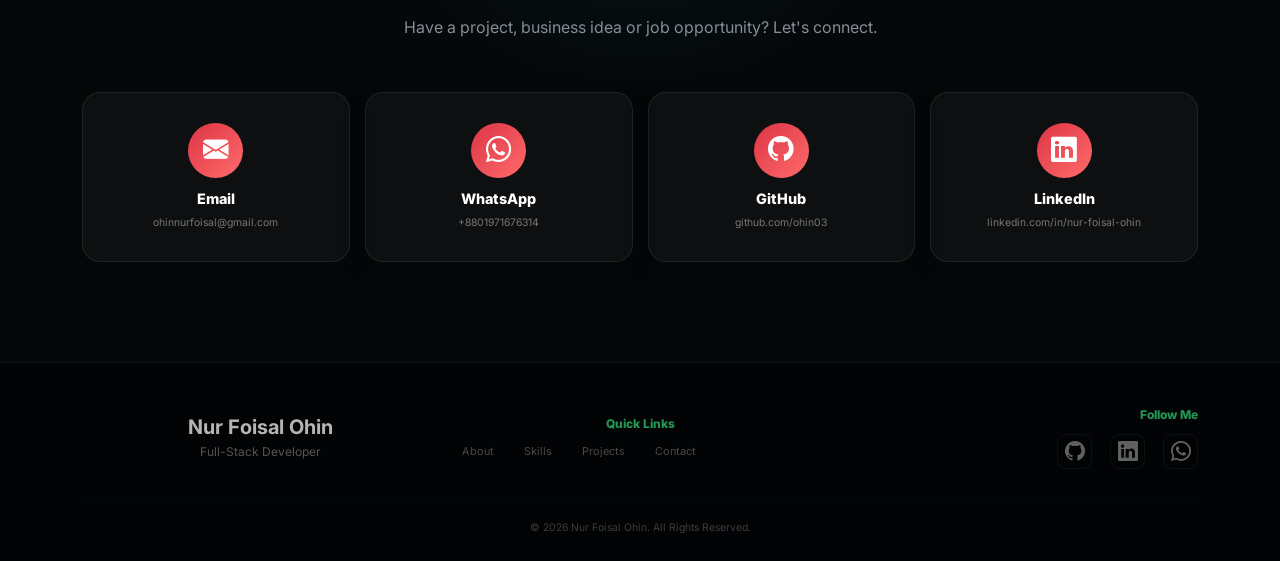
==== commit 73a2211f: "add project" ====
--- a/index.html
+++ b/index.html
@@ -1125,6 +1125,288 @@
       transform: translateY(0);
     }
 
+
+
+
+
+
+
+
+
+
+
+
+
+
+
+
+
+
+
+
+
+
+
+    /*OWN**/
+/* ==========================================
+PORTFOLIO ANALYTICS DASHBOARD
+========================================== */
+
+.analytics-card {
+isolation: isolate;
+border: 1px solid rgba(124, 60, 255, 0.38);
+background:
+radial-gradient(
+circle at 90% 5%,
+rgba(124, 60, 255, 0.17),
+transparent 38%
+),
+radial-gradient(
+circle at 5% 95%,
+rgba(0, 229, 255, 0.09),
+transparent 42%
+),
+linear-gradient(
+145deg,
+rgba(17, 17, 35, 0.98),
+rgba(5, 8, 15, 0.98)
+);
+
+box-shadow:
+inset 0 1px 0 rgba(255, 255, 255, 0.035),
+0 12px 35px rgba(0, 0, 0, 0.16);
+
+transition:
+transform 0.35s ease,
+border-color 0.35s ease,
+box-shadow 0.35s ease;
+}
+
+.analytics-card::before {
+content: "";
+position: absolute;
+inset: 0;
+z-index: -1;
+pointer-events: none;
+
+background: linear-gradient(
+120deg,
+transparent 15%,
+rgba(124, 60, 255, 0.08) 50%,
+transparent 85%
+);
+
+opacity: 0;
+transition: opacity 0.35s ease;
+}
+
+.analytics-card:hover {
+transform: translateY(-9px);
+border-color: rgba(124, 60, 255, 0.8);
+
+box-shadow:
+0 22px 55px rgba(0, 0, 0, 0.36),
+0 0 28px rgba(124, 60, 255, 0.11),
+0 0 20px rgba(0, 229, 255, 0.05);
+}
+
+.analytics-card:hover::before {
+opacity: 1;
+}
+
+.analytics-card .bg-icon {
+top: 32px;
+right: 14px;
+font-size: 6.5rem;
+color: rgba(124, 60, 255, 0.12);
+transition:
+transform 0.4s ease,
+color 0.4s ease;
+}
+
+.analytics-card:hover .bg-icon {
+color: rgba(124, 60, 255, 0.22);
+transform: rotate(-8deg) scale(1.08);
+}
+
+.analytics-badge {
+position: relative;
+z-index: 3;
+align-self: flex-start;
+
+display: inline-flex;
+align-items: center;
+gap: 7px;
+
+margin-bottom: 20px;
+padding: 7px 10px;
+
+color: #c4b5fd;
+background: rgba(124, 60, 255, 0.1);
+border: 1px solid rgba(167, 139, 250, 0.24);
+border-radius: 30px;
+
+font-size: 0.55rem;
+font-weight: 900;
+letter-spacing: 1px;
+}
+
+.analytics-badge span {
+width: 6px;
+height: 6px;
+flex-shrink: 0;
+border-radius: 50%;
+
+background: #a78bfa;
+box-shadow: 0 0 10px rgba(167, 139, 250, 0.8);
+
+animation: analyticsPulse 2s ease-in-out infinite;
+}
+
+@keyframes analyticsPulse {
+50% {
+opacity: 0.45;
+box-shadow: 0 0 3px rgba(167, 139, 250, 0.3);
+}
+}
+
+.analytics-card .card-label {
+color: #a78bfa;
+}
+
+.analytics-card .card-title-fs {
+max-width: 95%;
+font-size: 1.16rem;
+line-height: 1.5;
+letter-spacing: -0.35px;
+text-wrap: balance;
+}
+
+.analytics-card .card-desc-fs {
+color: #a2a4b8;
+}
+
+.analytics-features {
+position: relative;
+z-index: 2;
+
+display: flex;
+flex-wrap: wrap;
+gap: 7px;
+
+margin: 0 0 19px;
+}
+
+.analytics-features span {
+display: inline-flex;
+align-items: center;
+gap: 5px;
+
+padding: 7px 9px;
+border: 1px solid rgba(167, 139, 250, 0.15);
+border-radius: 8px;
+
+background: rgba(124, 60, 255, 0.055);
+color: #c4c6d8;
+
+font-size: 0.59rem;
+font-weight: 600;
+}
+
+.analytics-features i {
+color: #a78bfa;
+font-size: 0.72rem;
+}
+
+.analytics-card .project-tech span {
+color: #b9b4d2;
+border-color: rgba(167, 139, 250, 0.14);
+background: rgba(124, 60, 255, 0.055);
+transition:
+color 0.25s ease,
+border-color 0.25s ease;
+}
+
+.analytics-card .project-tech span:hover {
+color: #fff;
+border-color: rgba(167, 139, 250, 0.48);
+}
+
+.analytics-actions {
+gap: 9px;
+margin-top: auto;
+}
+
+.analytics-actions .btn-iconic {
+min-height: 42px;
+padding: 11px 9px;
+font-size: 0.68rem;
+}
+
+.analytics-actions .btn-iconic-live {
+color: #fff;
+border: 1px solid rgba(167, 139, 250, 0.3);
+
+background: linear-gradient(
+110deg,
+#6d28d9,
+#7c3cff 55%,
+#4f46e5
+);
+
+box-shadow: 0 5px 18px rgba(124, 60, 255, 0.15);
+}
+
+.analytics-actions .btn-iconic-live:hover {
+color: #fff;
+background: linear-gradient(110deg, #7c3cff, #6366f1);
+box-shadow: 0 0 22px rgba(124, 60, 255, 0.3);
+}
+
+.analytics-actions .btn-iconic-git {
+color: #e3ddff;
+border-color: rgba(167, 139, 250, 0.2);
+background: rgba(124, 60, 255, 0.07);
+}
+
+.analytics-actions .btn-iconic-git:hover {
+color: #fff;
+border-color: rgba(167, 139, 250, 0.55);
+background: rgba(124, 60, 255, 0.17);
+}
+
+@media (max-width: 576px) {
+.analytics-card .card-title-fs {
+font-size: 1.08rem;
+}
+
+.analytics-features {
+gap: 6px;
+}
+
+.analytics-features span {
+font-size: 0.56rem;
+}
+
+.analytics-actions {
+flex-direction: column;
+}
+
+.analytics-actions .btn-iconic {
+width: 100%;
+}
+}
+
+@media (prefers-reduced-motion: reduce) {
+.analytics-card,
+.analytics-card *,
+.analytics-card::before {
+animation: none !important;
+transition: none !important;
+}
+}
+
+
     /* RESPONSIVE */
     @media (max-width: 991px) {
       .hero {
@@ -2065,6 +2347,92 @@
 
       </div>
 
+
+
+<!-- PORTFOLIO ANALYTICS DASHBOARD -->
+
+<div class="col-12 col-md-6 col-xl-4">
+
+  <div class="iconic-card analytics-card">
+
+
+<i class="bi bi-speedometer2 bg-icon"></i>
+
+<div class="analytics-badge">
+  <span></span>
+  FINTECH DASHBOARD
+</div>
+
+<span class="card-label">
+  Frontend Project
+</span>
+
+<h3 class="card-title-fs">
+  Portfolio Analytics Dashboard
+</h3>
+
+<p class="card-desc-fs">
+  Customizable portfolio analytics dashboard featuring
+  performance charts, asset allocation, risk metrics,
+  drawdown analysis, correlation matrices and Brinson
+  attribution.
+</p>
+
+<div class="analytics-features">
+  <span><i class="bi bi-bar-chart-line"></i> Analytics</span>
+  <span><i class="bi bi-grid-1x2"></i> Drag & Drop</span>
+  <span><i class="bi bi-palette"></i> Custom Themes</span>
+</div>
+
+<div class="project-tech">
+  <span>Next.js</span>
+  <span>React</span>
+  <span>TypeScript</span>
+  <span>Recharts</span>
+  <span>Zustand</span>
+  <span>Tailwind CSS</span>
+</div>
+
+<div class="iconic-btn-group analytics-actions">
+
+  <a
+    href="https://portfolio-dashboard-six-tawny.vercel.app/"
+    target="_blank"
+    rel="noopener noreferrer"
+    class="btn-iconic btn-iconic-live"
+    aria-label="View Portfolio Analytics Dashboard live demo"
+  >
+    <i class="bi bi-box-arrow-up-right"></i>
+    Live Demo
+  </a>
+
+  <a
+    href="https://github.com/ohin03/portfolio-dashboard"
+    target="_blank"
+    rel="noopener noreferrer"
+    class="btn-iconic btn-iconic-git"
+    aria-label="View Portfolio Analytics Dashboard source code on GitHub"
+  >
+    <i class="bi bi-github"></i>
+    Source Code
+  </a>
+
+</div>
+
+
+  </div>
+
+</div>
+
+
+
+
+
+
+
+
+
+
   
       <!-- multi-step loan project-->
     <div class="col-12 col-md-6 col-xl-4">
@@ -2104,7 +2472,7 @@
     <div class="iconic-btn-group">
 
       <a
-        href="https://loan-application-jade.vercel.app/"
+        href="https://loan-application-iriw.vercel.app/"
         target="_blank"
         class="btn-iconic btn-iconic-live"
         style="width:100%;"
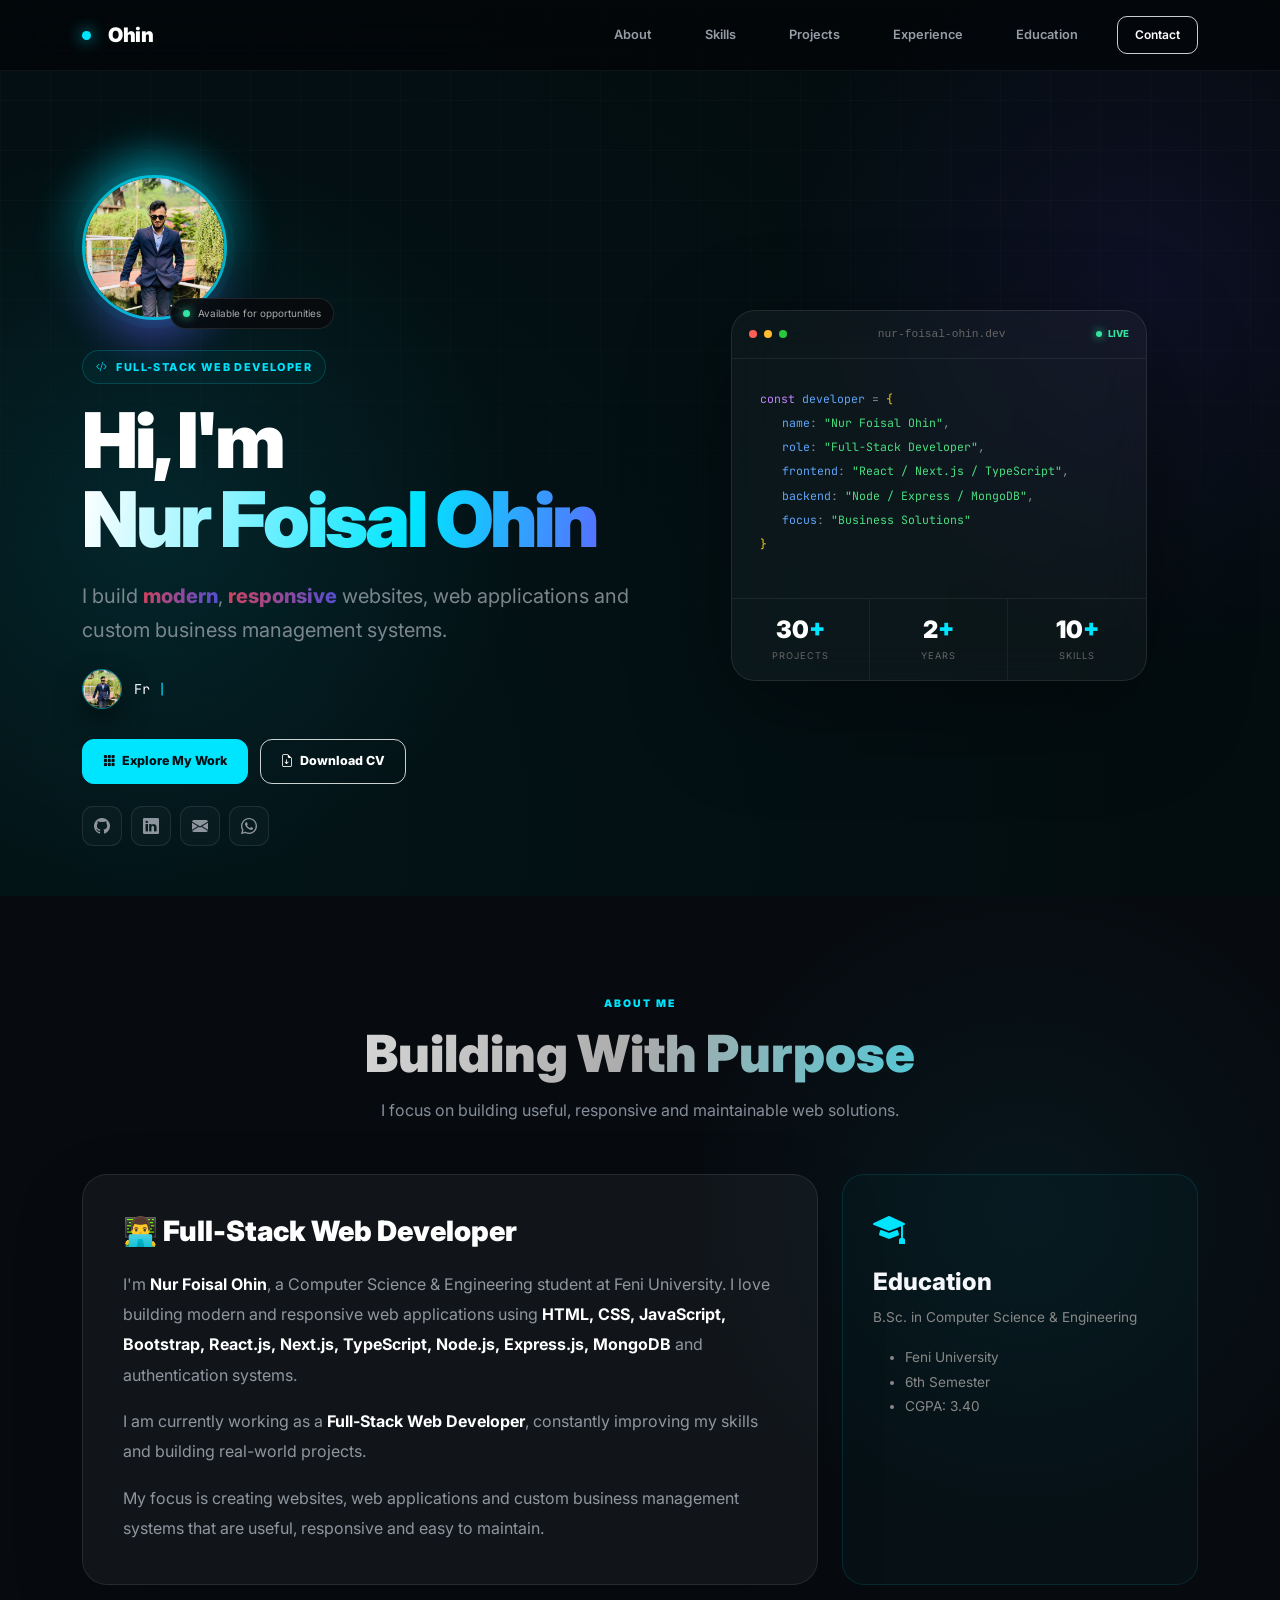
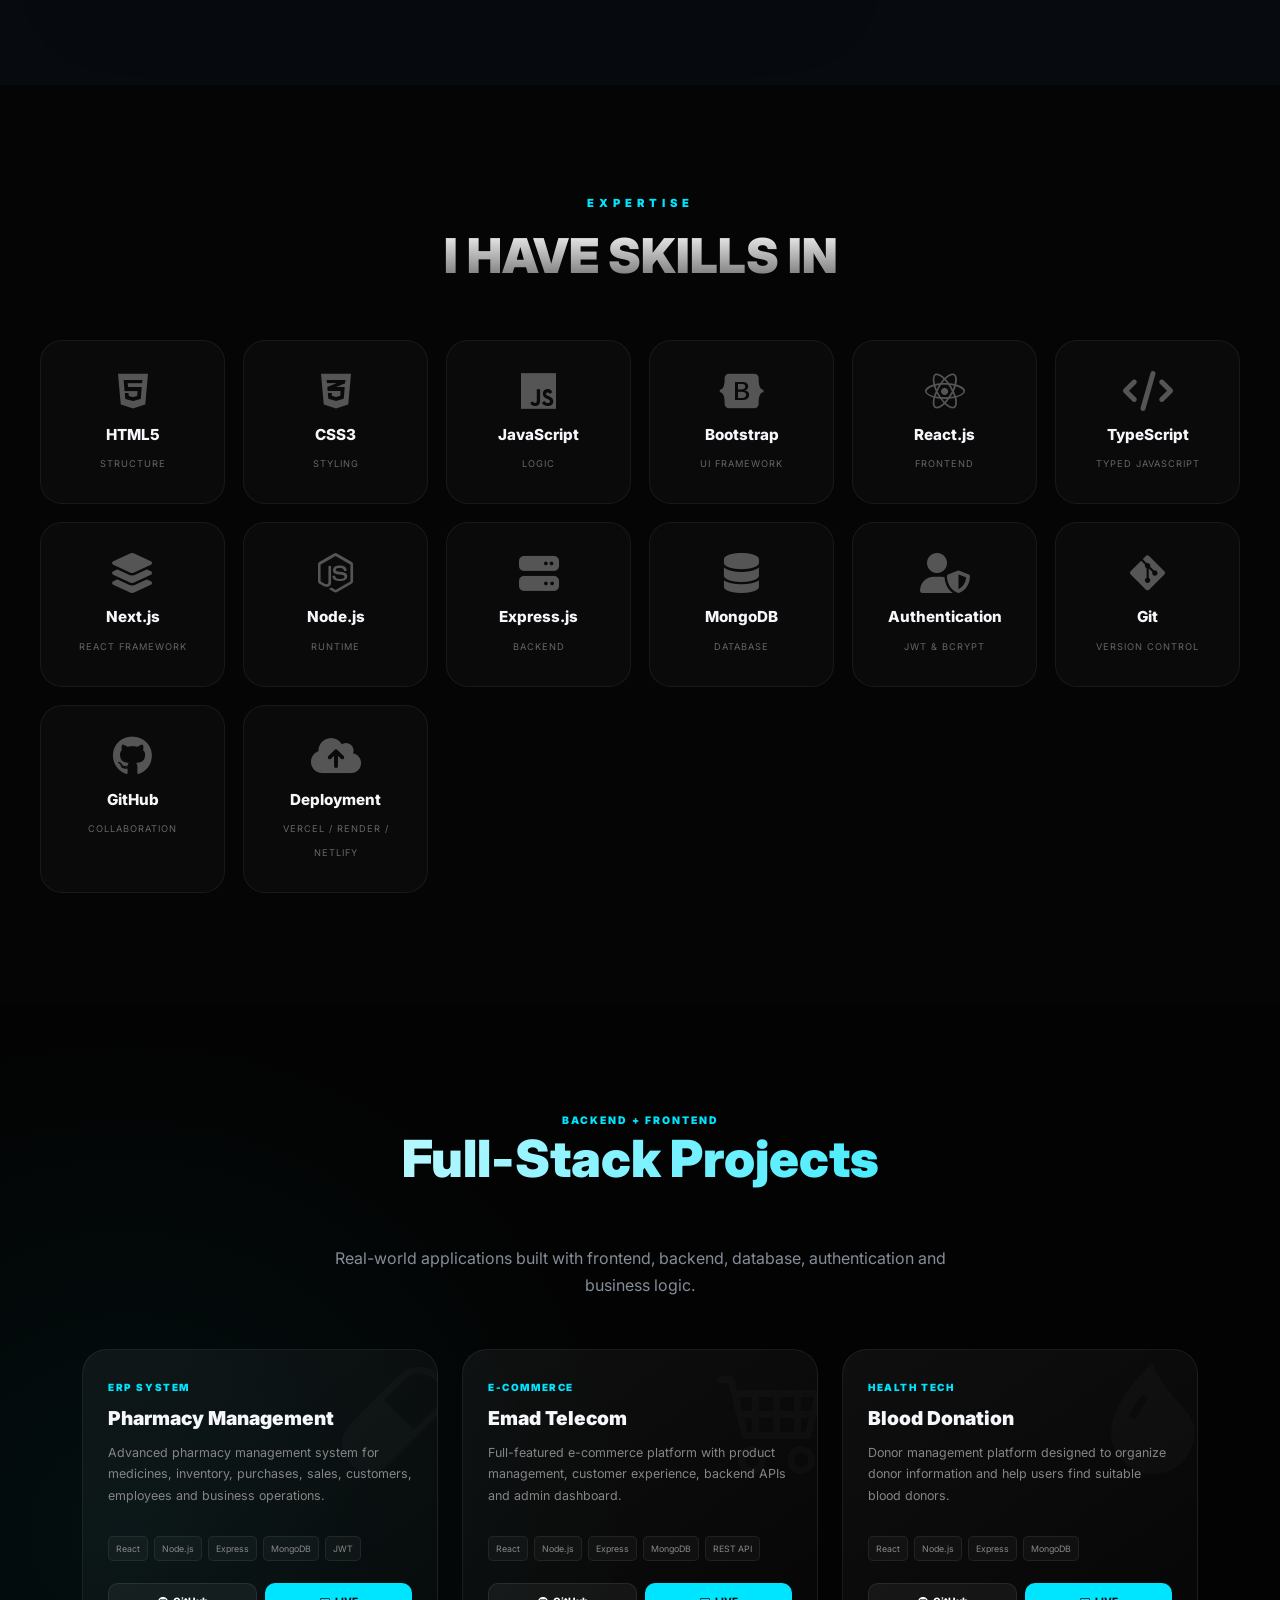
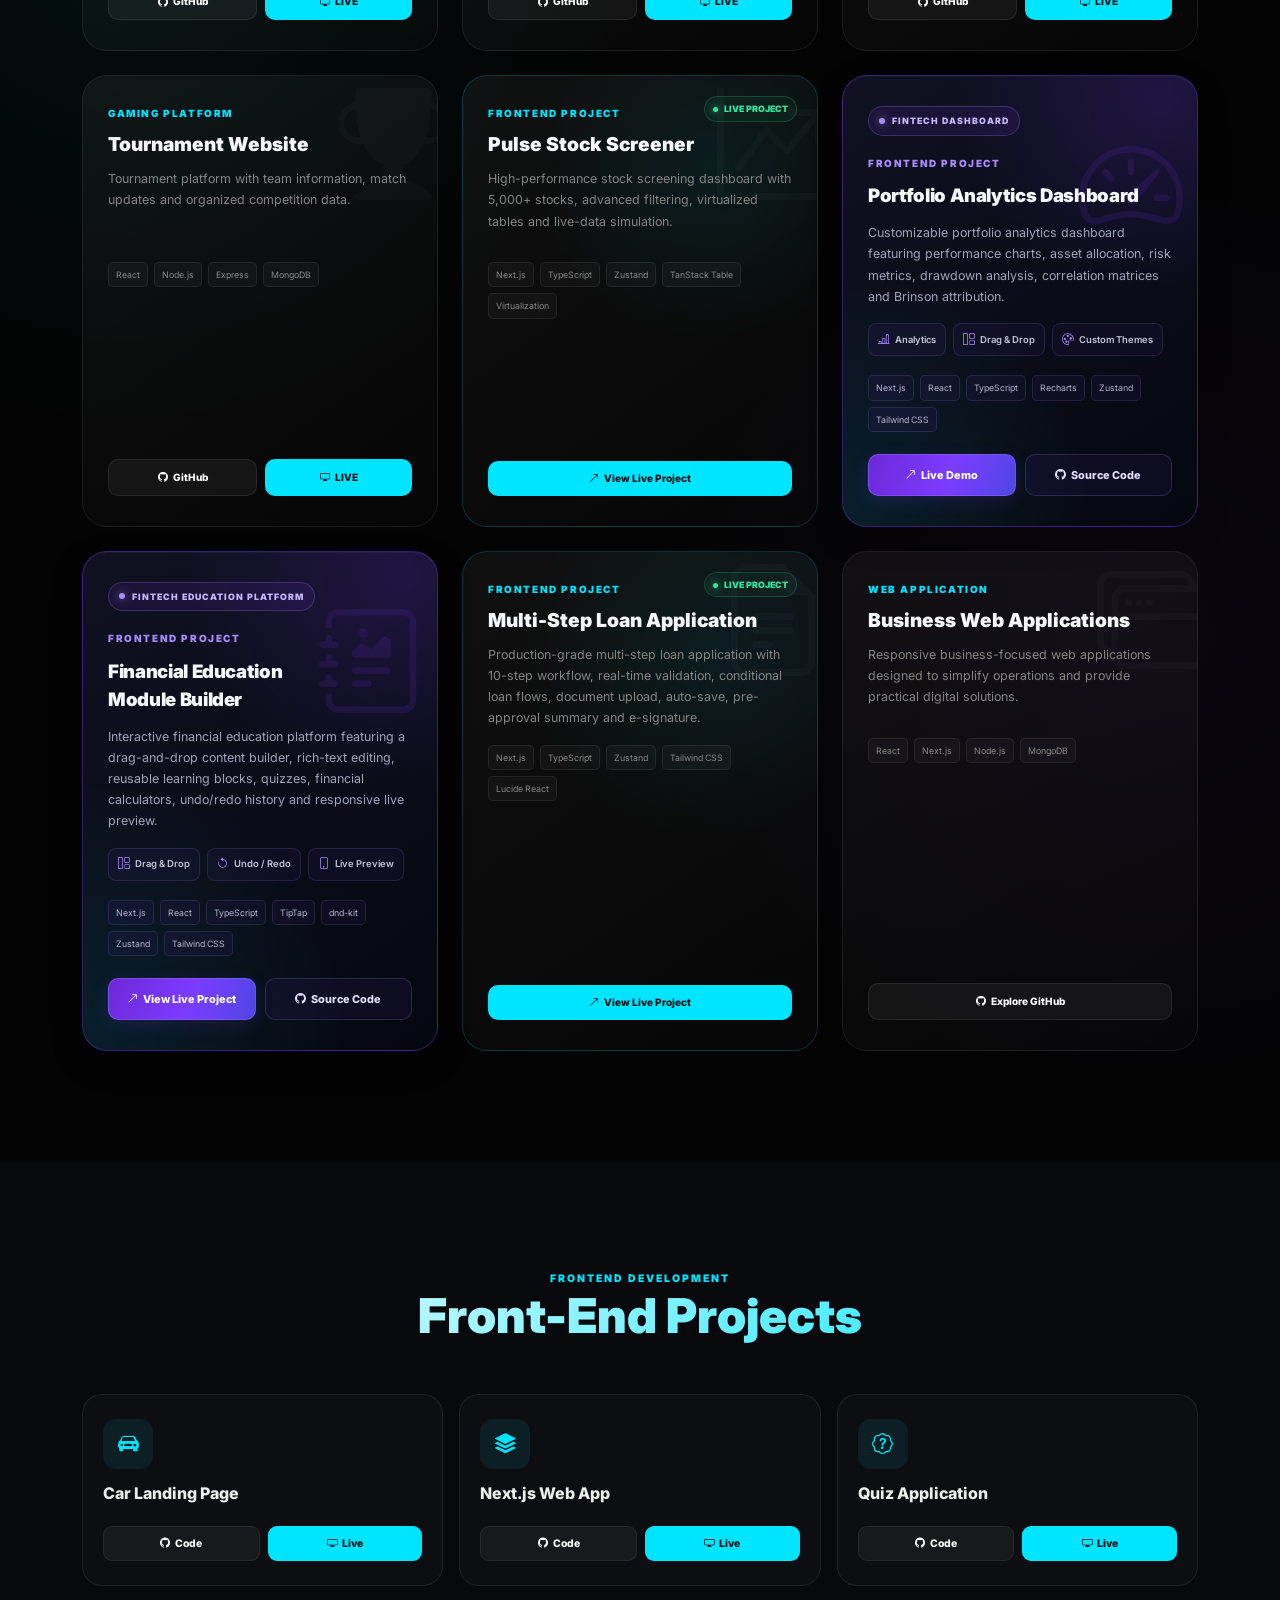
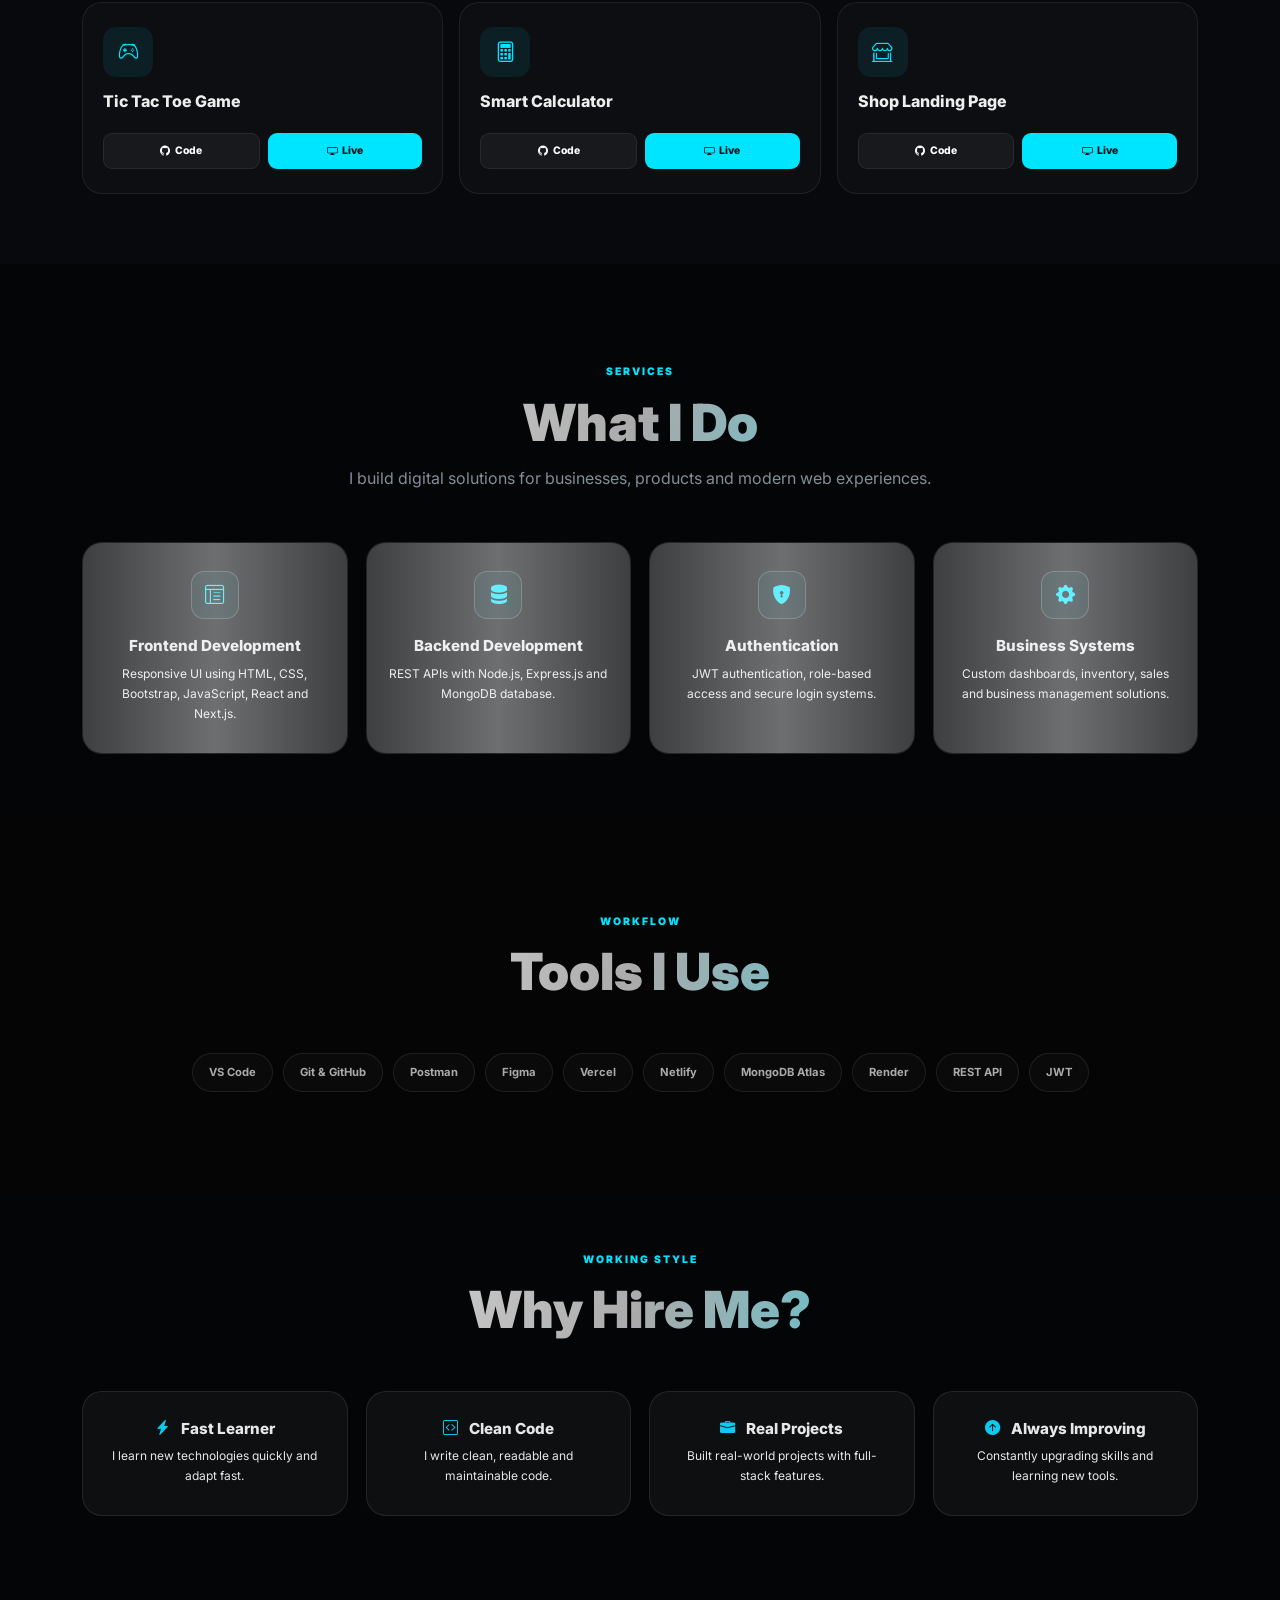
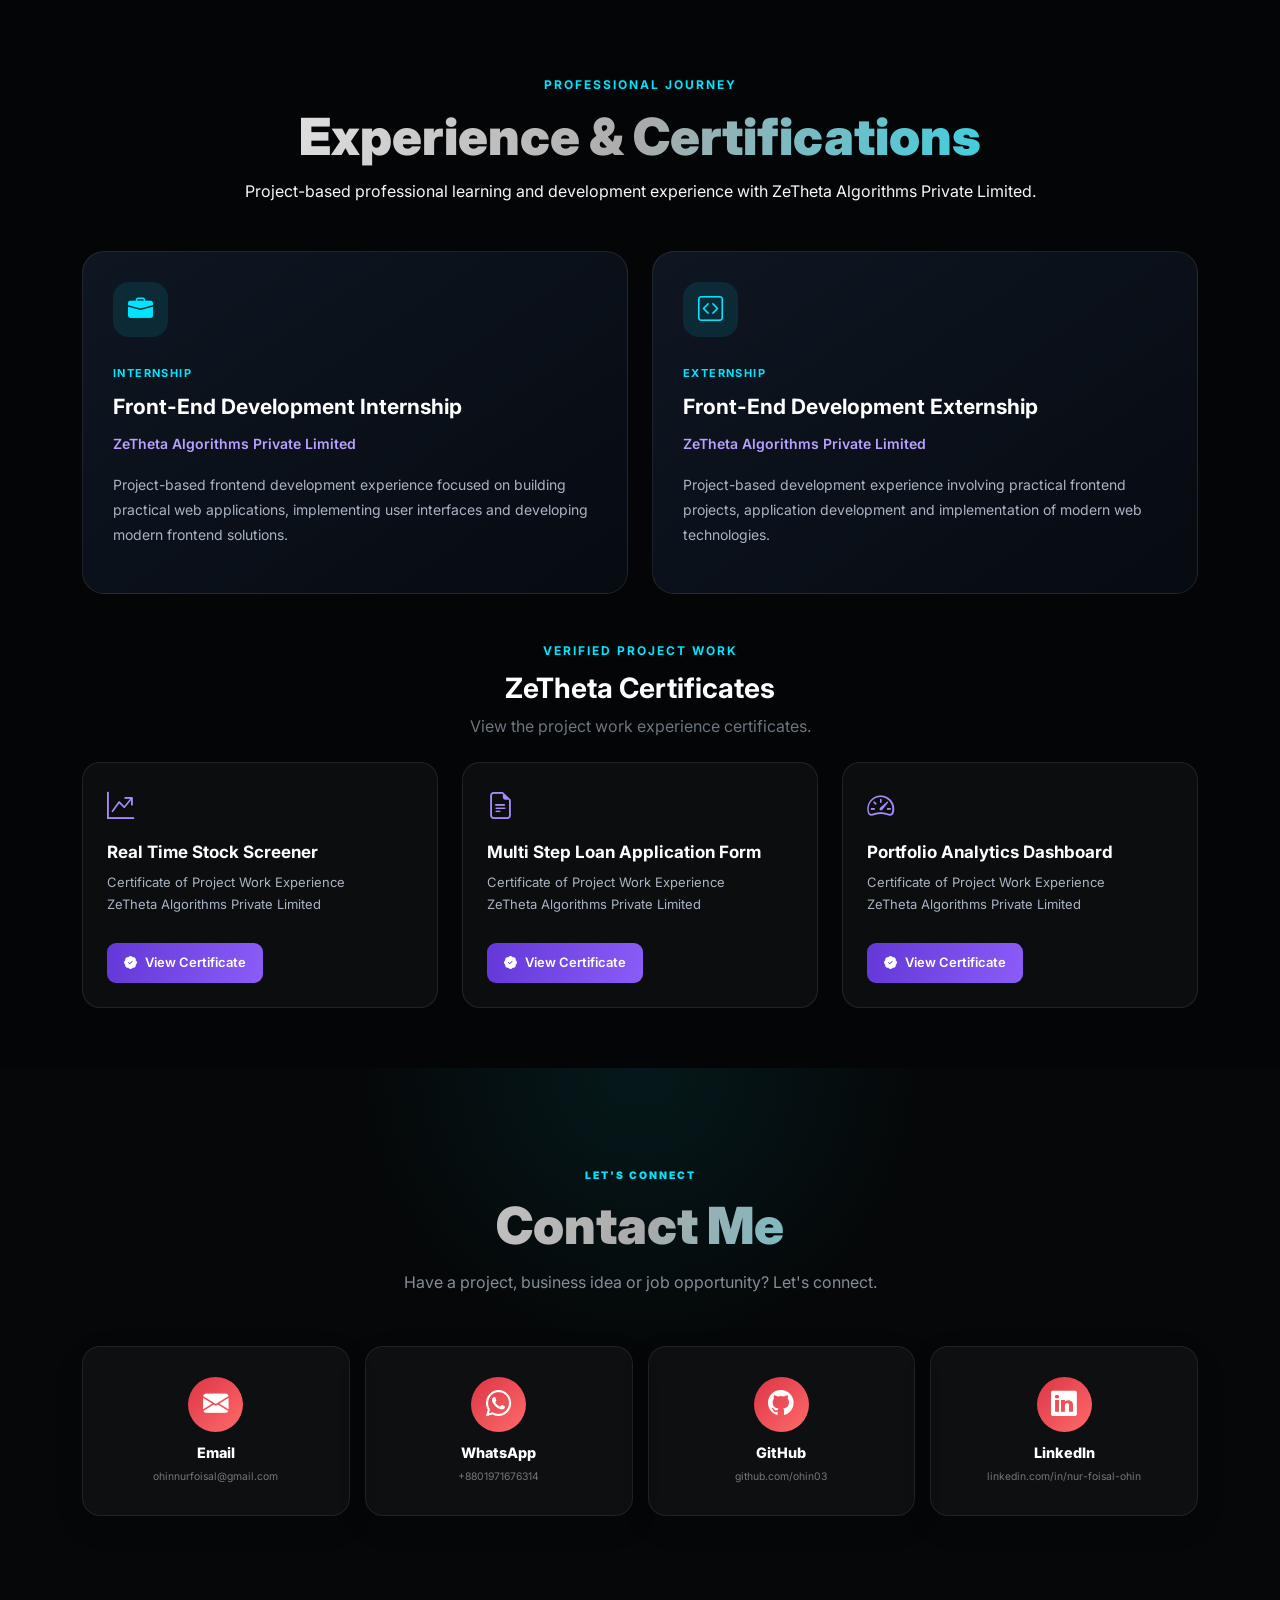
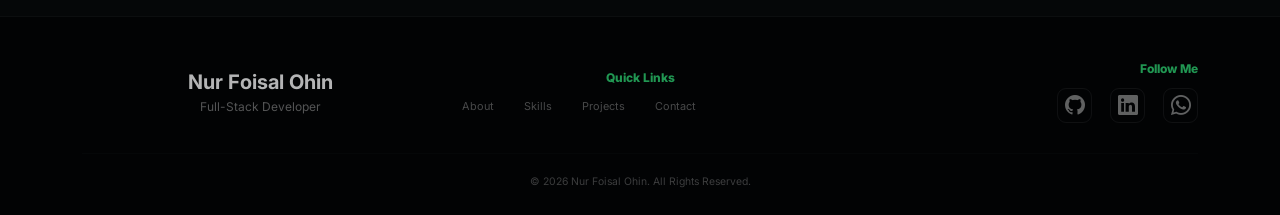
==== commit 1a7fb9ef: "add experience" ====
--- a/index.html
+++ b/index.html
@@ -1553,6 +1553,139 @@
       }
     }
   </style>
+<style>
+
+/* ==========================================
+   EXPERIENCE & CERTIFICATES
+========================================== */
+
+#experience {
+  position: relative;
+}
+
+.experience-card {
+  height: 100%;
+  padding: 30px;
+  border: 1px solid rgba(255,255,255,0.09);
+  border-radius: 22px;
+  background: linear-gradient(
+    145deg,
+    rgba(15, 23, 35, 0.96),
+    rgba(7, 11, 18, 0.96)
+  );
+  transition: 0.3s ease;
+  position: relative;
+  overflow: hidden;
+}
+
+.experience-card:hover {
+  transform: translateY(-7px);
+  border-color: rgba(0,229,255,0.45);
+  box-shadow: 0 15px 40px rgba(0,229,255,0.08);
+}
+
+.experience-icon {
+  width: 55px;
+  height: 55px;
+  display: flex;
+  align-items: center;
+  justify-content: center;
+  border-radius: 16px;
+  font-size: 25px;
+  color: #00e5ff;
+  background: rgba(0,229,255,0.10);
+  margin-bottom: 22px;
+}
+
+.experience-tag {
+  display: inline-block;
+  font-size: 11px;
+  letter-spacing: 1.4px;
+  font-weight: 700;
+  color: #00e5ff;
+  margin-bottom: 12px;
+}
+
+.experience-card h3 {
+  color: #fff;
+  font-size: 21px;
+  font-weight: 700;
+  margin-bottom: 12px;
+}
+
+.experience-card p {
+  color: #aab4c3;
+  font-size: 14px;
+  line-height: 1.8;
+}
+
+.experience-company {
+  color: #b9a1ff !important;
+  font-weight: 600;
+}
+
+.certificate-card {
+  height: 100%;
+  padding: 24px;
+  border-radius: 18px;
+  background: rgba(255,255,255,0.035);
+  border: 1px solid rgba(255,255,255,0.09);
+  transition: 0.3s ease;
+}
+
+.certificate-card:hover {
+  transform: translateY(-5px);
+  border-color: rgba(124,60,255,0.55);
+}
+
+.certificate-card h4 {
+  color: #fff;
+  font-size: 17px;
+  font-weight: 700;
+  margin: 14px 0 9px;
+}
+
+.certificate-card p {
+  color: #aab4c3;
+  font-size: 13px;
+  line-height: 1.7;
+}
+
+.certificate-icon {
+  color: #a78bfa;
+  font-size: 27px;
+}
+
+.certificate-btn {
+  display: inline-flex;
+  align-items: center;
+  gap: 8px;
+  margin-top: 12px;
+  padding: 10px 17px;
+  border-radius: 9px;
+  text-decoration: none;
+  color: #fff;
+  font-size: 13px;
+  font-weight: 600;
+  background: linear-gradient(100deg, #6338d8, #8b5cf6);
+  transition: 0.25s ease;
+}
+
+.certificate-btn:hover {
+  color: #fff;
+  transform: translateY(-2px);
+  box-shadow: 0 7px 20px rgba(124,60,255,0.25);
+}
+
+.experience-section-label {
+  color: #00e5ff;
+  font-size: 12px;
+  font-weight: 700;
+  letter-spacing: 2px;
+  margin-bottom: 12px;
+}
+
+</style>
 </head>
 
 <body>
@@ -1570,6 +1703,7 @@
       <li><a href="#about" class="nav-link">About</a></li>
       <li><a href="#skills" class="nav-link">Skills</a></li>
       <li><a href="#projects-iconic" class="nav-link">Projects</a></li>
+      <li><a href="#experience" class="nav-link">Experience</a></li>
       <li><a href="#education" class="nav-link">Education</a></li>
       <li>
         <a class="btn btn-outline-light" href="#contact">Contact</a>
@@ -1625,6 +1759,13 @@
         <a class="offcanvas-link" href="#projects-iconic">
           <i class="bi bi-grid-3x3-gap-fill"></i>
           Projects
+        </a>
+      </li>
+
+      <li>
+        <a class="offcanvas-link" href="#experience">
+          <i class="bi bi-award-fill"></i>
+          Experience & Certificates
         </a>
       </li>
 
@@ -2395,38 +2536,118 @@
 
 <div class="iconic-btn-group analytics-actions">
 
-  <a
-    href="https://portfolio-dashboard-six-tawny.vercel.app/"
-    target="_blank"
-    rel="noopener noreferrer"
-    class="btn-iconic btn-iconic-live"
-    aria-label="View Portfolio Analytics Dashboard live demo"
-  >
-    <i class="bi bi-box-arrow-up-right"></i>
-    Live Demo
-  </a>
-
-  <a
-    href="https://github.com/ohin03/portfolio-dashboard"
-    target="_blank"
-    rel="noopener noreferrer"
-    class="btn-iconic btn-iconic-git"
-    aria-label="View Portfolio Analytics Dashboard source code on GitHub"
-  >
-    <i class="bi bi-github"></i>
-    Source Code
-  </a>
+      <a
+        href="https://module-builderbyohin.vercel.app/"
+        target="_blank"
+        rel="noopener noreferrer"
+        class="btn-iconic btn-iconic-live"
+      >
+        <i class="bi bi-arrow-up-right"></i>
+        Live Demo
+      </a>
+
+      <a
+        href="https://github.com/ohin03/financial-module-builder-1793709787-twibf2-ohin03"
+        target="_blank"
+        rel="noopener noreferrer"
+        class="btn-iconic btn-iconic-git"
+      >
+        <i class="bi bi-github"></i>
+        Source Code
+      </a>
+
+    </div>
+
+
+  </div>
 
 </div>
 
 
+
+<!-- FINANCIAL EDUCATION MODULE BUILDER -->
+<div class="col-12 col-md-6 col-xl-4">
+
+  <div class="iconic-card analytics-card">
+
+    <i class="bi bi-journal-richtext bg-icon"></i>
+
+    <div class="analytics-badge">
+      <span></span>
+      FINTECH EDUCATION PLATFORM
+    </div>
+
+    <span class="card-label">
+      Frontend Project
+    </span>
+
+    <h3 class="card-title-fs">
+      Financial Education Module Builder
+    </h3>
+
+    <p class="card-desc-fs">
+      Interactive financial education platform featuring
+      a drag-and-drop content builder, rich-text editing,
+      reusable learning blocks, quizzes, financial calculators,
+      undo/redo history and responsive live preview.
+    </p>
+
+    <div class="analytics-features">
+
+      <span>
+        <i class="bi bi-grid-1x2"></i>
+        Drag & Drop
+      </span>
+
+      <span>
+        <i class="bi bi-arrow-counterclockwise"></i>
+        Undo / Redo
+      </span>
+
+      <span>
+        <i class="bi bi-phone"></i>
+        Live Preview
+      </span>
+
+    </div>
+
+    <div class="project-tech">
+      <span>Next.js</span>
+      <span>React</span>
+      <span>TypeScript</span>
+      <span>TipTap</span>
+      <span>dnd-kit</span>
+      <span>Zustand</span>
+      <span>Tailwind CSS</span>
+    </div>
+
+    <div class="iconic-btn-group analytics-actions">
+
+      <a
+        href="https://module-builderbyohin.vercel.app/"
+        target="_blank"
+        rel="noopener noreferrer"
+        class="btn-iconic btn-iconic-live"
+      >
+        <i class="bi bi-arrow-up-right"></i>
+        View Live Project
+      </a>
+
+      <a
+        href="https://github.com/ohin03/financial-module-builder-1793709787-twibf2-ohin03"
+        target="_blank"
+        rel="noopener noreferrer"
+        class="btn-iconic btn-iconic-git"
+      >
+        <i class="bi bi-github"></i>
+        Source Code
+      </a>
+
+    </div>
+
   </div>
 
 </div>
-
-
-
-
 
 
 
@@ -3013,6 +3234,201 @@
 
 
 <!-- CONTACT -->
+
+<!-- ==========================================
+     EXPERIENCE & CERTIFICATES
+========================================== -->
+
+<section id="experience" class="section">
+  <div class="container">
+
+    <div class="text-center mb-5">
+      <div class="experience-section-label">
+        PROFESSIONAL JOURNEY
+      </div>
+
+      <h2 class="section-title">
+        Experience & <span>Certifications</span>
+      </h2>
+
+      <p class="section-subtitle">
+        Project-based professional learning and development experience
+        with ZeTheta Algorithms Private Limited.
+      </p>
+    </div>
+
+    <!-- INTERNSHIP & EXTERNSHIP -->
+
+    <div class="row g-4 mb-5">
+
+      <div class="col-md-6">
+        <div class="experience-card">
+
+          <div class="experience-icon">
+            <i class="bi bi-briefcase-fill"></i>
+          </div>
+
+          <span class="experience-tag">
+            INTERNSHIP
+          </span>
+
+          <h3>Front-End Development Internship</h3>
+
+          <p class="experience-company">
+            ZeTheta Algorithms Private Limited
+          </p>
+
+          <p>
+            Project-based frontend development experience focused on
+            building practical web applications, implementing user
+            interfaces and developing modern frontend solutions.
+          </p>
+
+        </div>
+      </div>
+
+      <div class="col-md-6">
+        <div class="experience-card">
+
+          <div class="experience-icon">
+            <i class="bi bi-code-square"></i>
+          </div>
+
+          <span class="experience-tag">
+            EXTERNSHIP
+          </span>
+
+          <h3>Front-End Development Externship</h3>
+
+          <p class="experience-company">
+            ZeTheta Algorithms Private Limited
+          </p>
+
+          <p>
+            Project-based development experience involving practical
+            frontend projects, application development and implementation
+            of modern web technologies.
+          </p>
+
+        </div>
+      </div>
+
+    </div>
+
+    <!-- PROJECT WORK EXPERIENCE CERTIFICATES -->
+
+    <div class="text-center mb-4">
+      <div class="experience-section-label">
+        VERIFIED PROJECT WORK
+      </div>
+
+      <h3 class="text-white fw-bold">
+        ZeTheta Certificates
+      </h3>
+
+      <p class="text-secondary">
+        View the project work experience certificates.
+      </p>
+    </div>
+
+    <div class="row g-4">
+
+      <!-- STOCK SCREENER -->
+
+      <div class="col-md-6 col-lg-4">
+        <div class="certificate-card">
+
+          <div class="certificate-icon">
+            <i class="bi bi-graph-up-arrow"></i>
+          </div>
+
+          <h4>Real Time Stock Screener</h4>
+
+          <p>
+            Certificate of Project Work Experience
+            <br>
+            ZeTheta Algorithms Private Limited
+          </p>
+
+          <a
+            href="https://www.zetheta.com/certificate/0496fba7/"
+            target="_blank"
+            rel="noopener noreferrer"
+            class="certificate-btn"
+          >
+            <i class="bi bi-patch-check-fill"></i>
+            View Certificate
+          </a>
+
+        </div>
+      </div>
+
+      <!-- LOAN APPLICATION -->
+
+      <div class="col-md-6 col-lg-4">
+        <div class="certificate-card">
+
+          <div class="certificate-icon">
+            <i class="bi bi-file-earmark-text"></i>
+          </div>
+
+          <h4>Multi Step Loan Application Form</h4>
+
+          <p>
+            Certificate of Project Work Experience
+            <br>
+            ZeTheta Algorithms Private Limited
+          </p>
+
+          <a
+            href="https://www.zetheta.com/certificate/ee36d7c6/"
+            target="_blank"
+            rel="noopener noreferrer"
+            class="certificate-btn"
+          >
+            <i class="bi bi-patch-check-fill"></i>
+            View Certificate
+          </a>
+
+        </div>
+      </div>
+
+      <!-- PORTFOLIO DASHBOARD -->
+
+      <div class="col-md-6 col-lg-4">
+        <div class="certificate-card">
+
+          <div class="certificate-icon">
+            <i class="bi bi-speedometer2"></i>
+          </div>
+
+          <h4>Portfolio Analytics Dashboard</h4>
+
+          <p>
+            Certificate of Project Work Experience
+            <br>
+            ZeTheta Algorithms Private Limited
+          </p>
+
+          <a
+            href="https://www.zetheta.com/certificate/3198db6d/"
+            target="_blank"
+            rel="noopener noreferrer"
+            class="certificate-btn"
+          >
+            <i class="bi bi-patch-check-fill"></i>
+            View Certificate
+          </a>
+
+        </div>
+      </div>
+
+    </div>
+
+  </div>
+</section>
+
+
 <section id="contact" class="section">
 
   <div class="container">
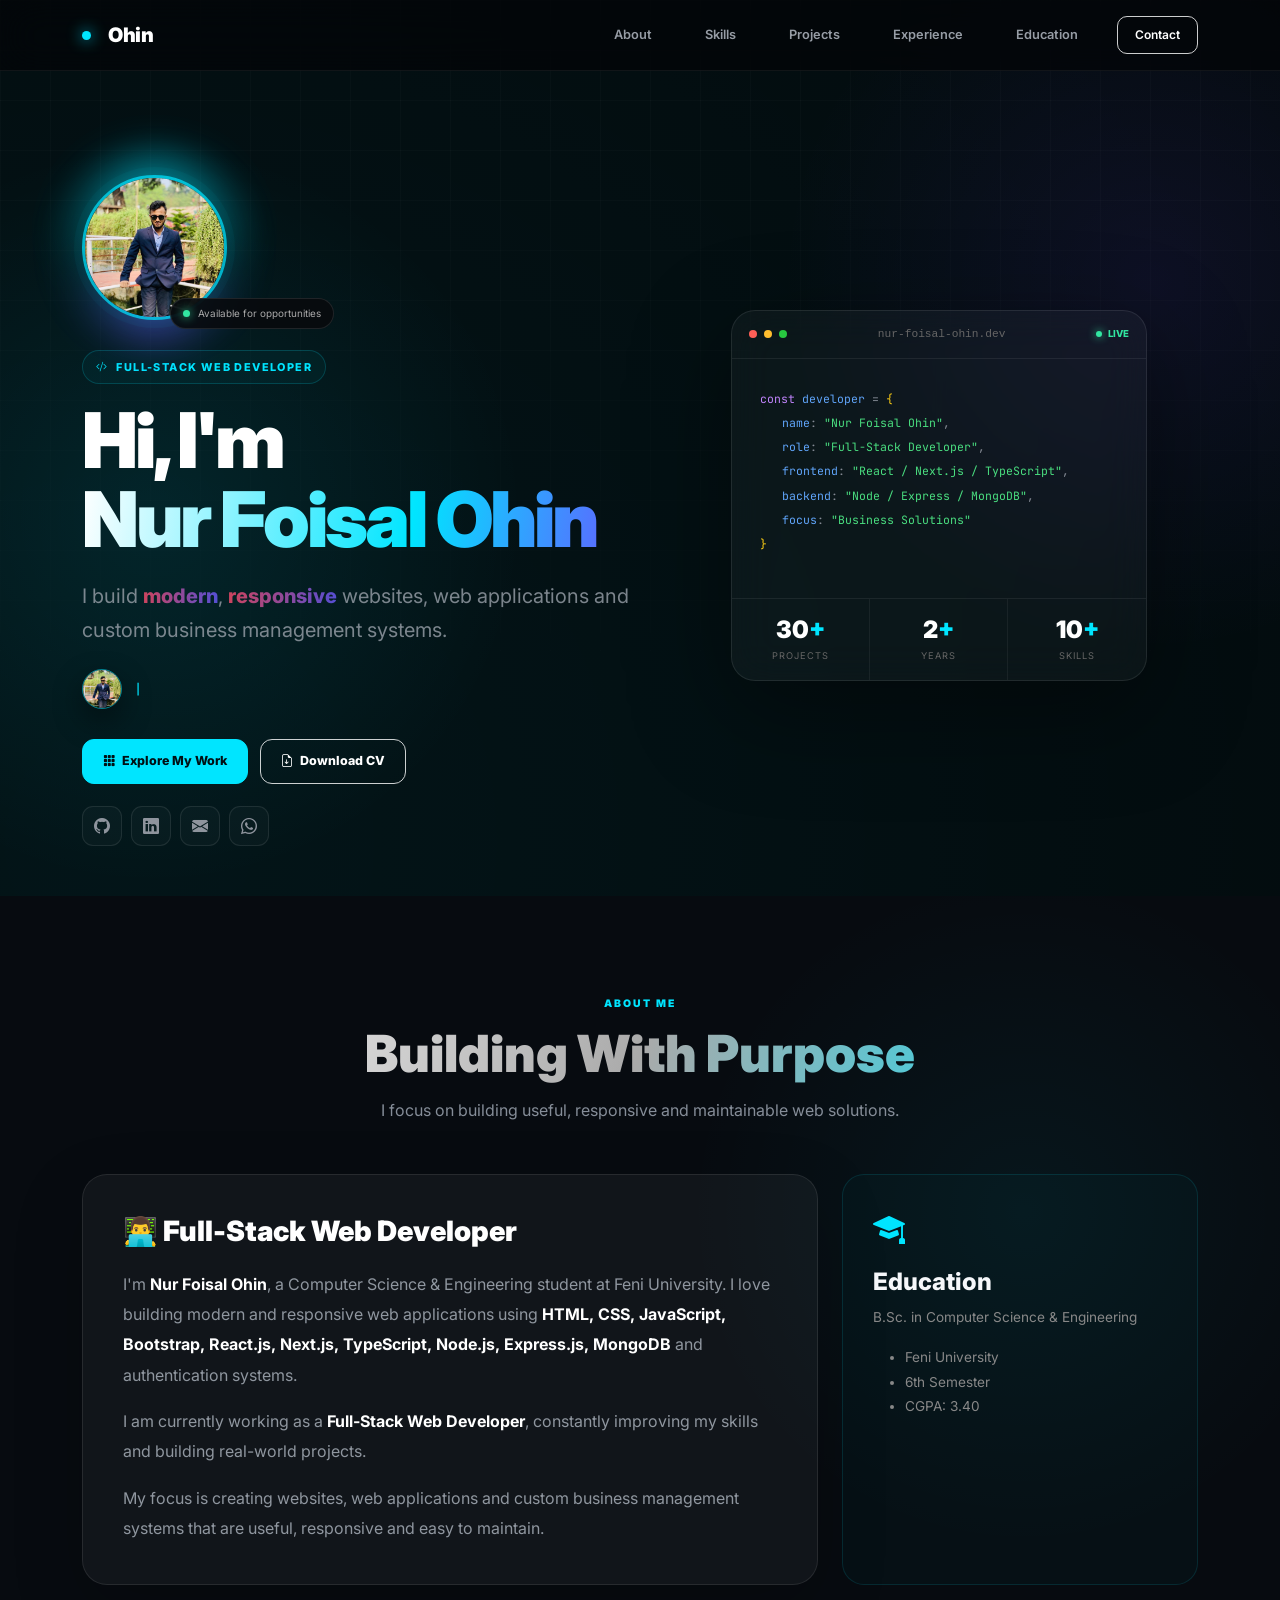
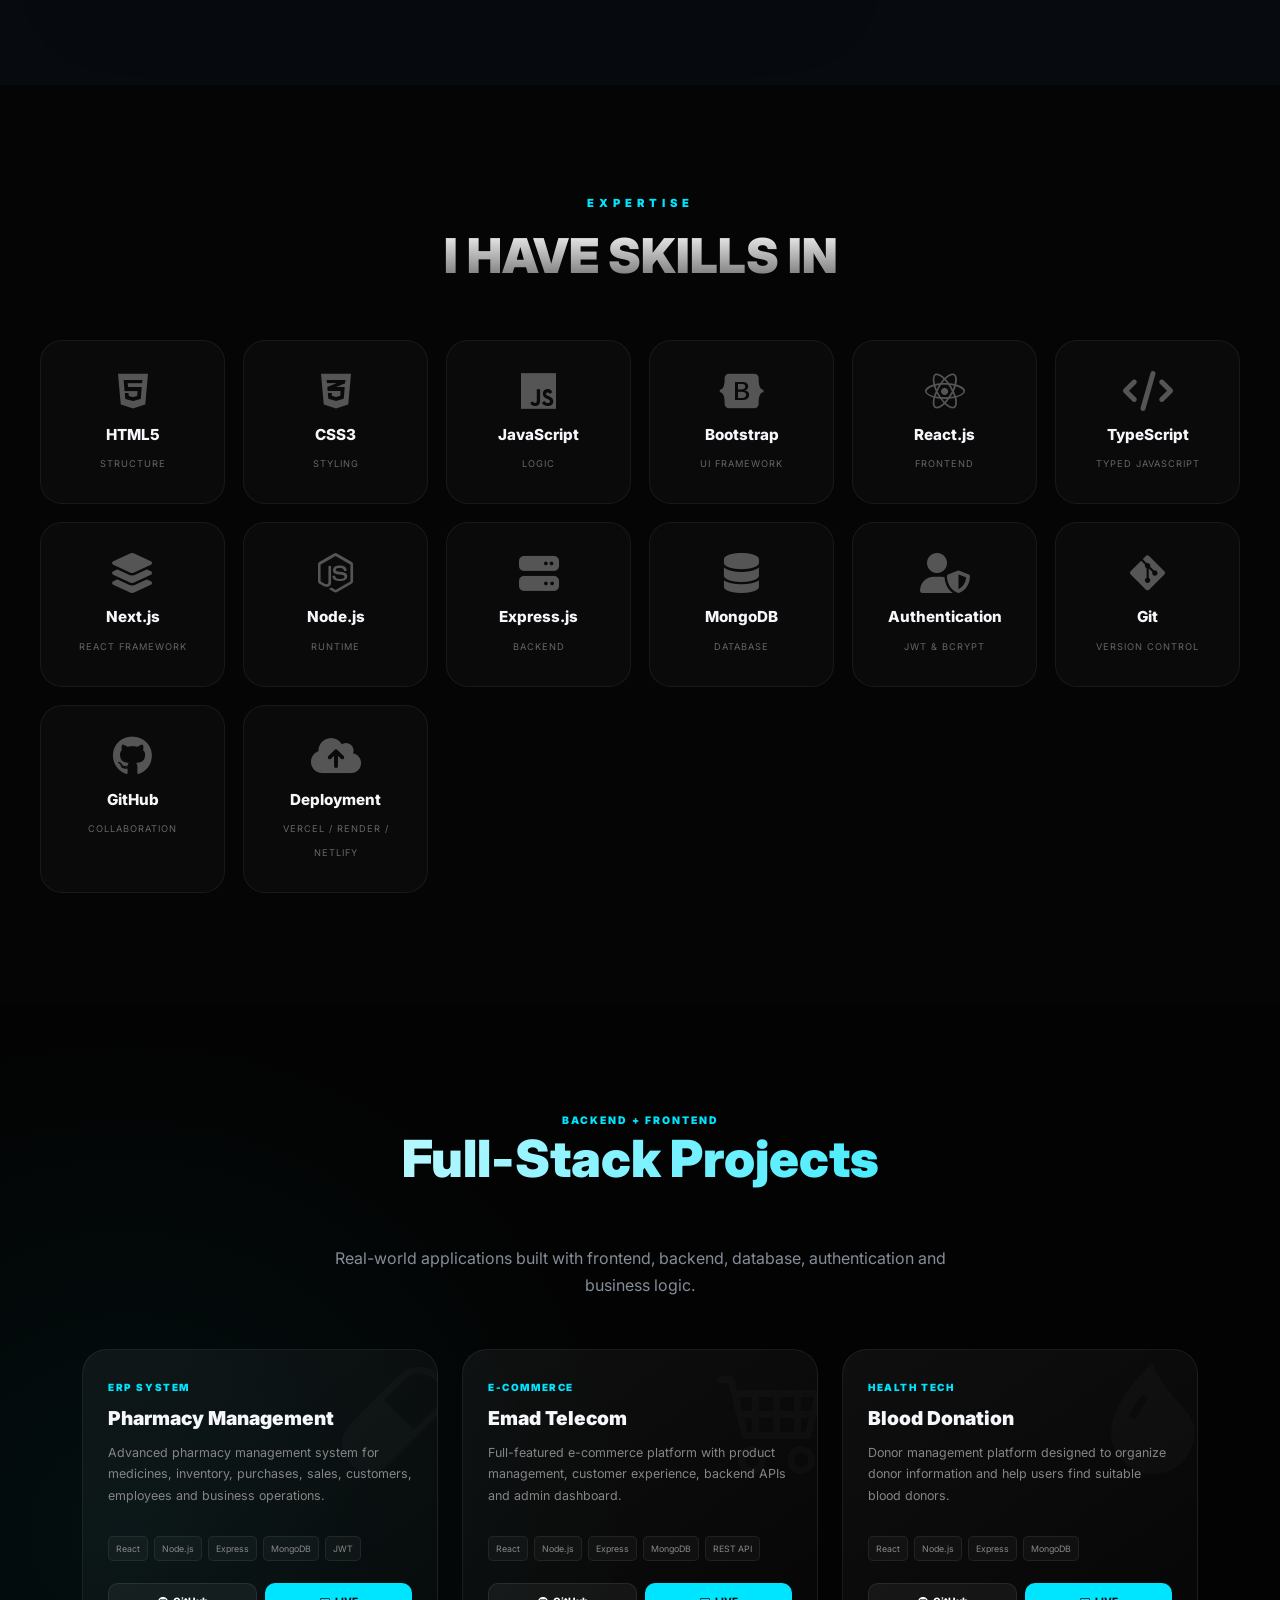
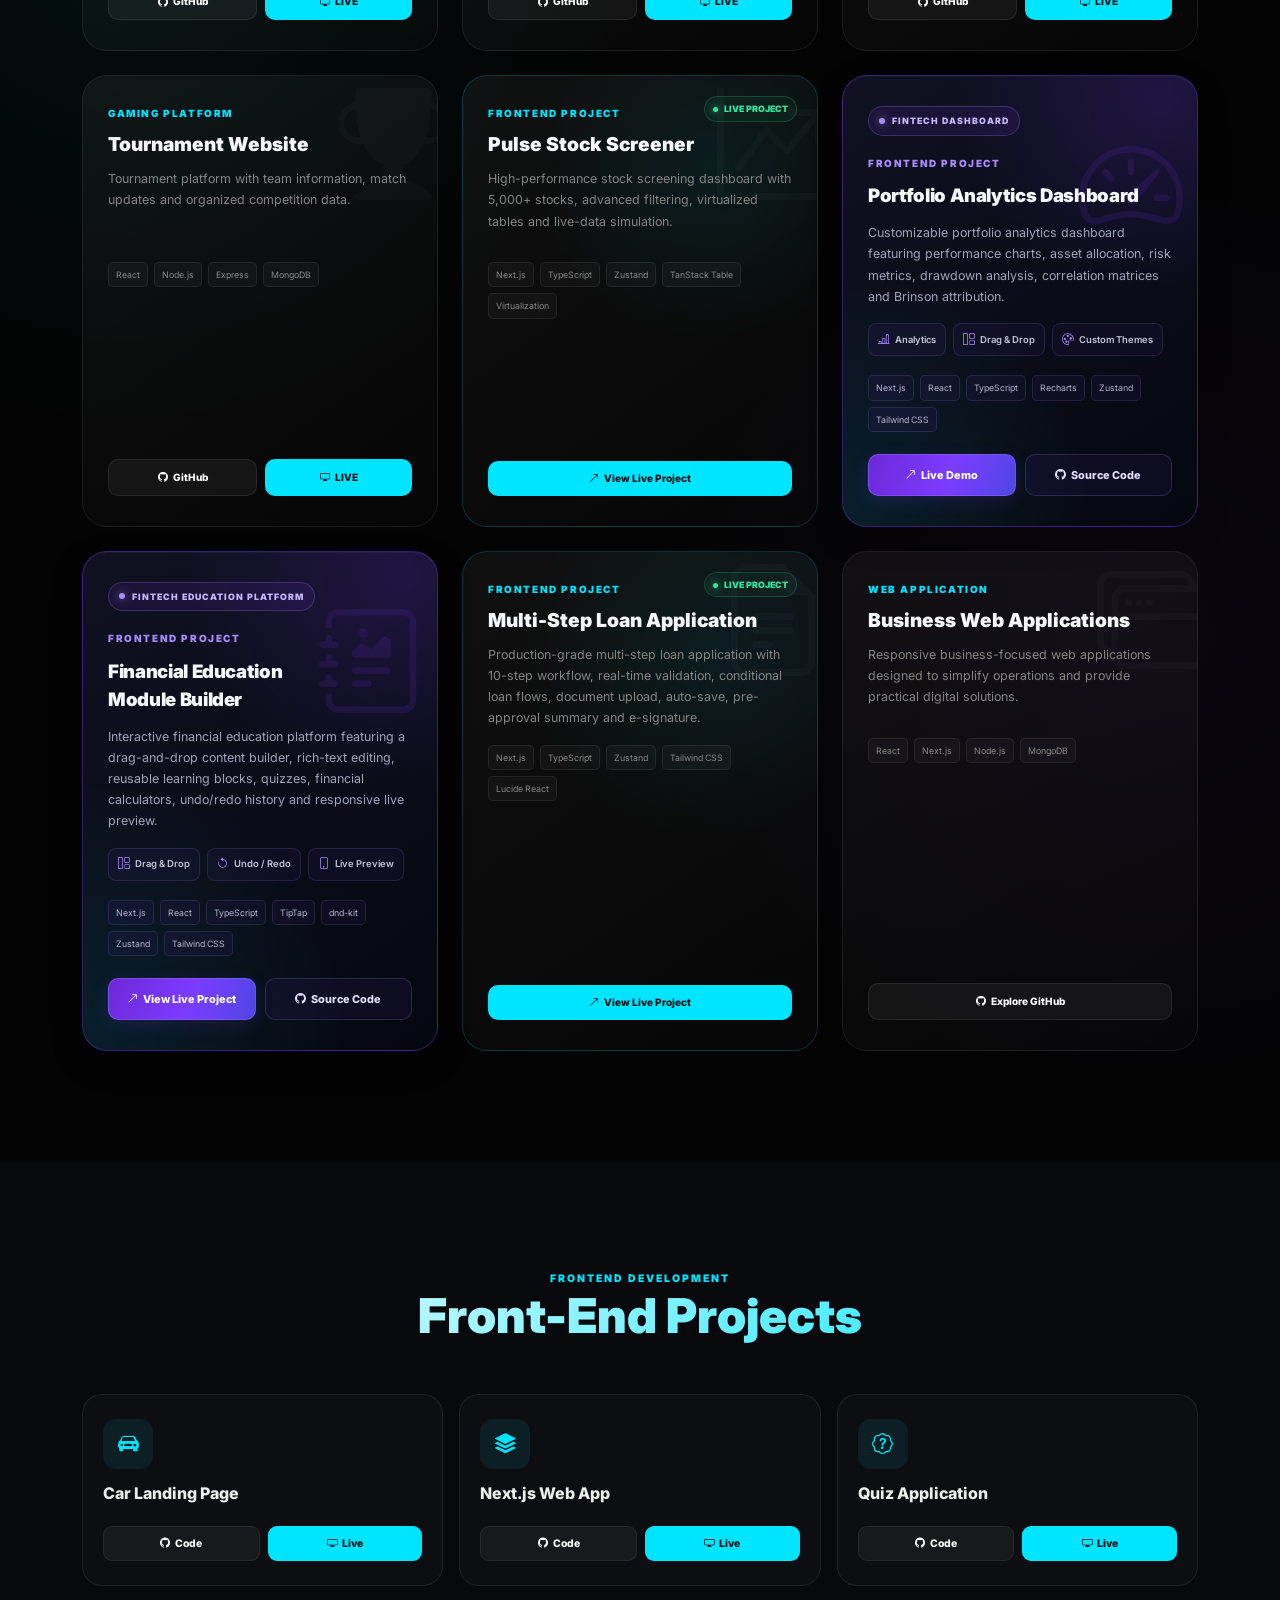
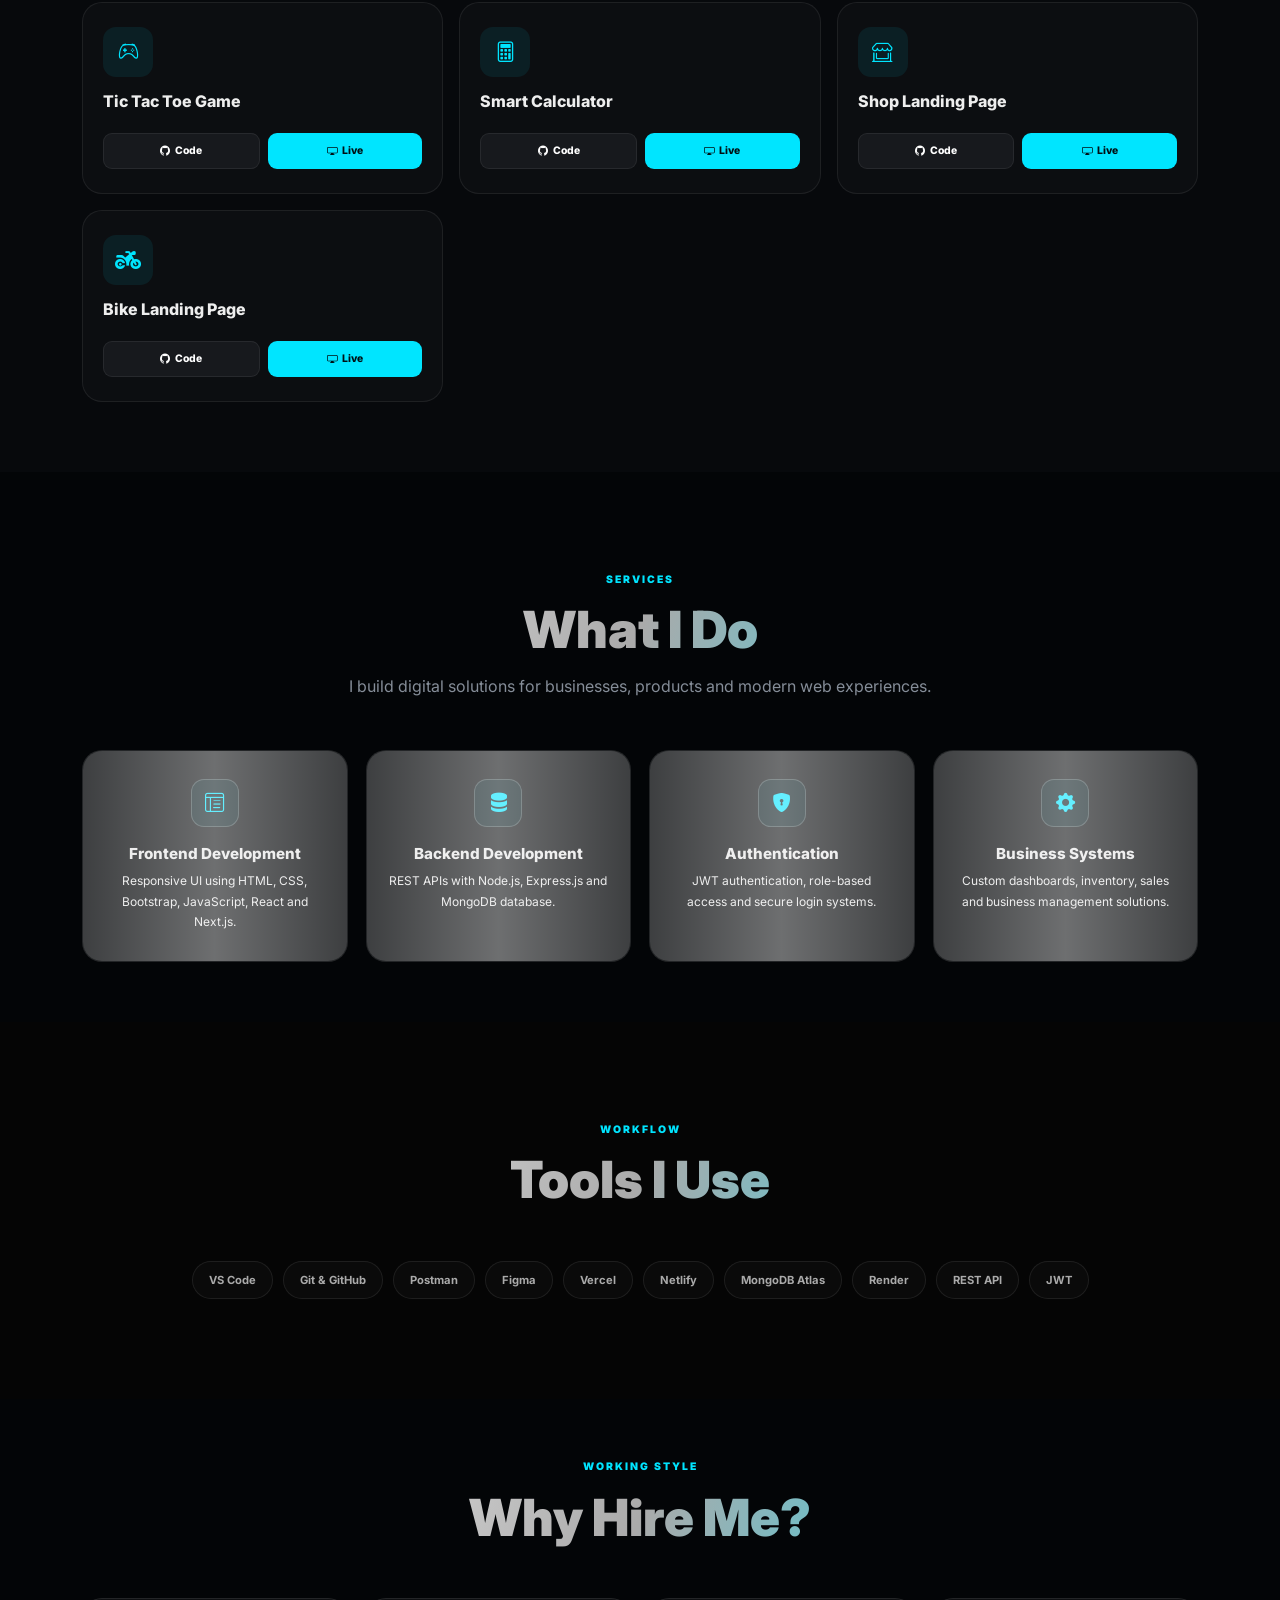
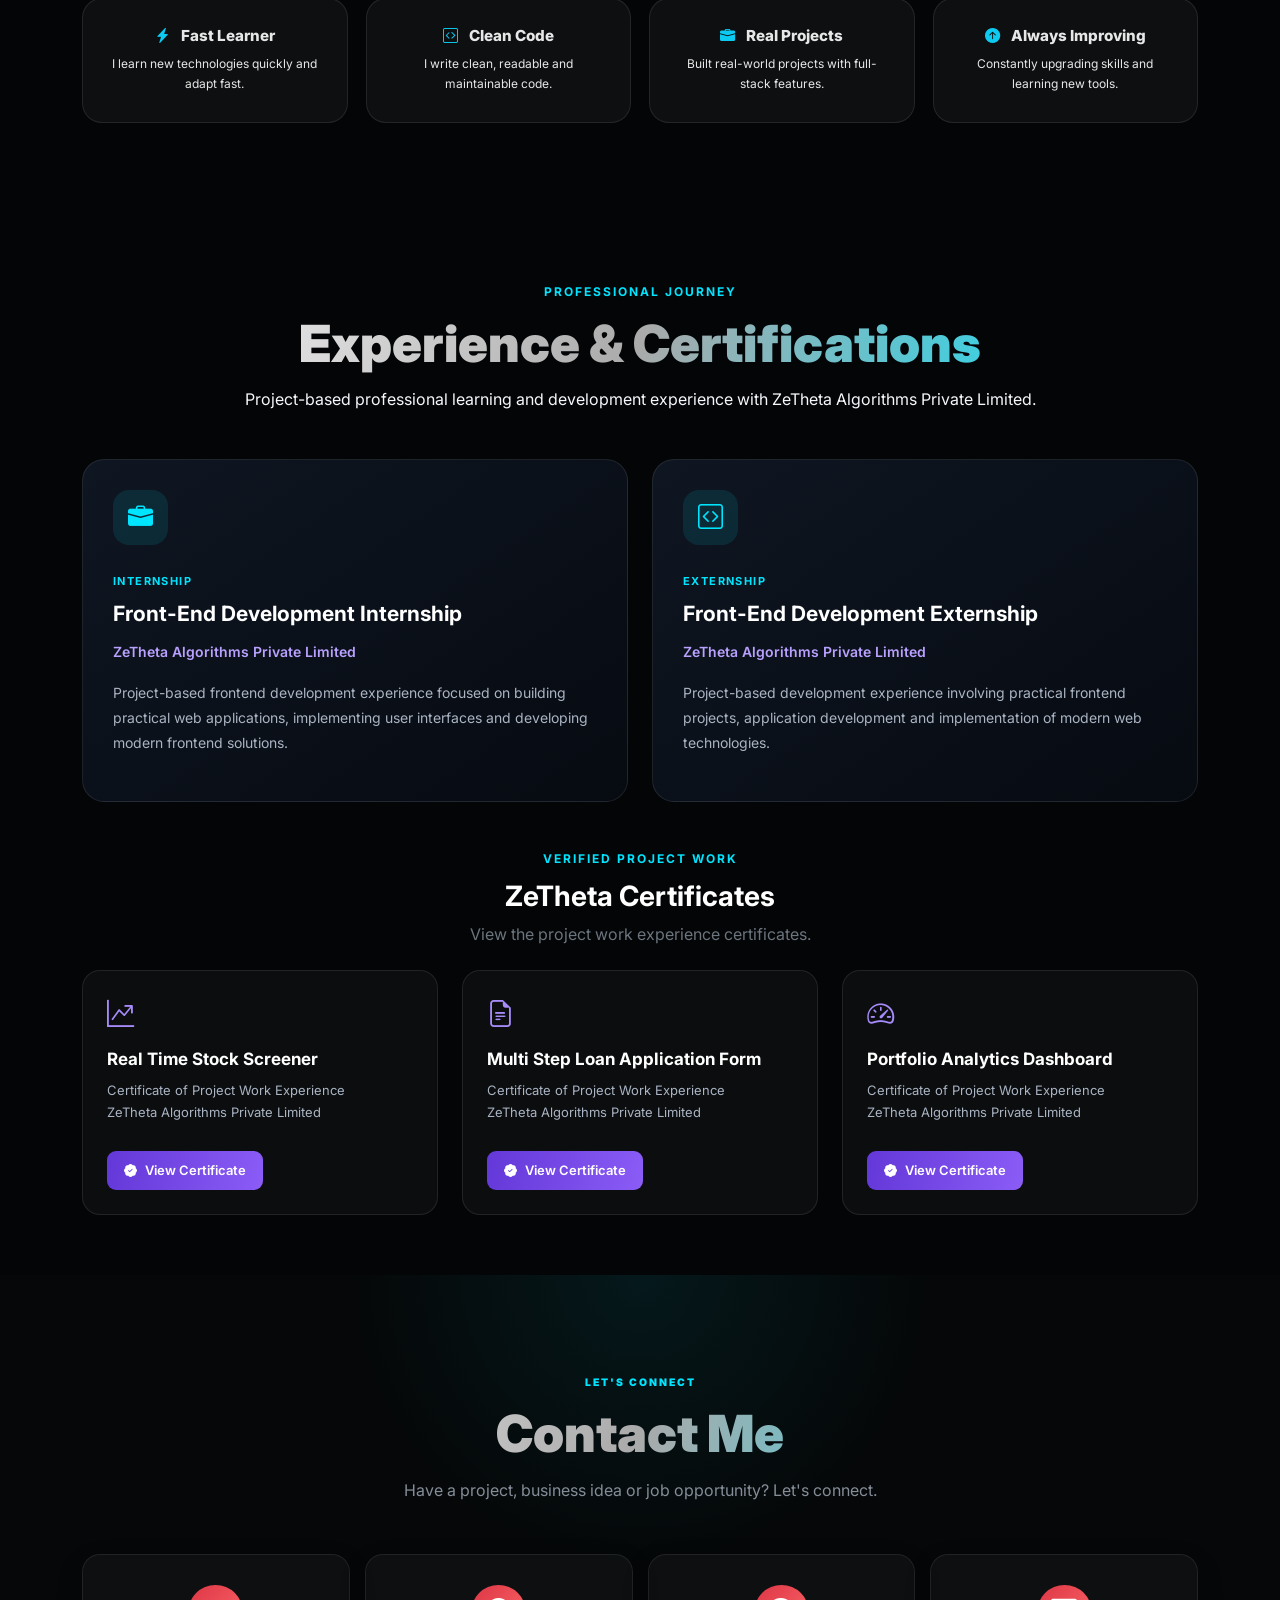
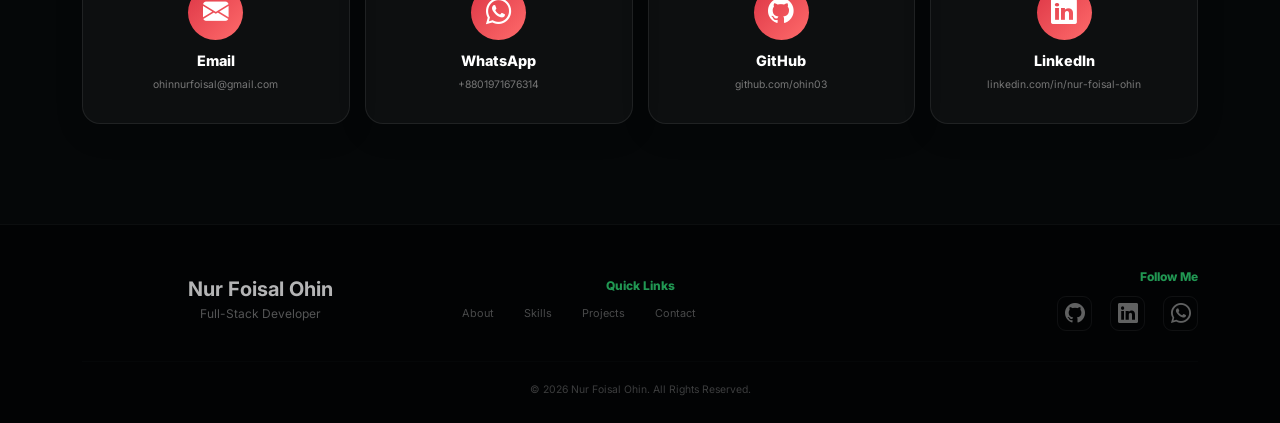
==== commit 5f398bd5: "update CV" ====
--- a/index.html
+++ b/index.html
@@ -1860,7 +1860,7 @@
 
             <a
               class="btn btn-outline-light"
-              href="cv.ohin.pdf"
+              href="Final-Ohin-CV.pdf"
               download
             >
               <i class="bi bi-file-earmark-arrow-down me-1"></i>
@@ -3021,6 +3021,45 @@
 
       </div>
 
+      <!-- bike -->
+
+<div class="col-6 col-md-4">
+
+        <div class="pro-card">
+
+          <div class="icon-circle">
+            <i class="fa-solid fa-motorcycle"></i>
+          </div>
+
+          <h5 class="card-title-text">
+            Bike Landing Page
+          </h5>
+
+          <div class="btn-stack">
+
+            <a
+              href="https://github.com/mdriad2026/riyad-bike"
+              target="_blank"
+              class="btn-custom btn-git"
+            >
+              <i class="bi bi-github"></i>
+              Code
+            </a>
+
+            <a
+              href="https://ohin03.github.io/riyad/"
+              target="_blank"
+              class="btn-custom btn-demo"
+            >
+              <i class="bi bi-display"></i>
+              Live
+            </a>
+
+          </div>
+
+        </div>
+
+      </div>
     </div>
 
   </div>
